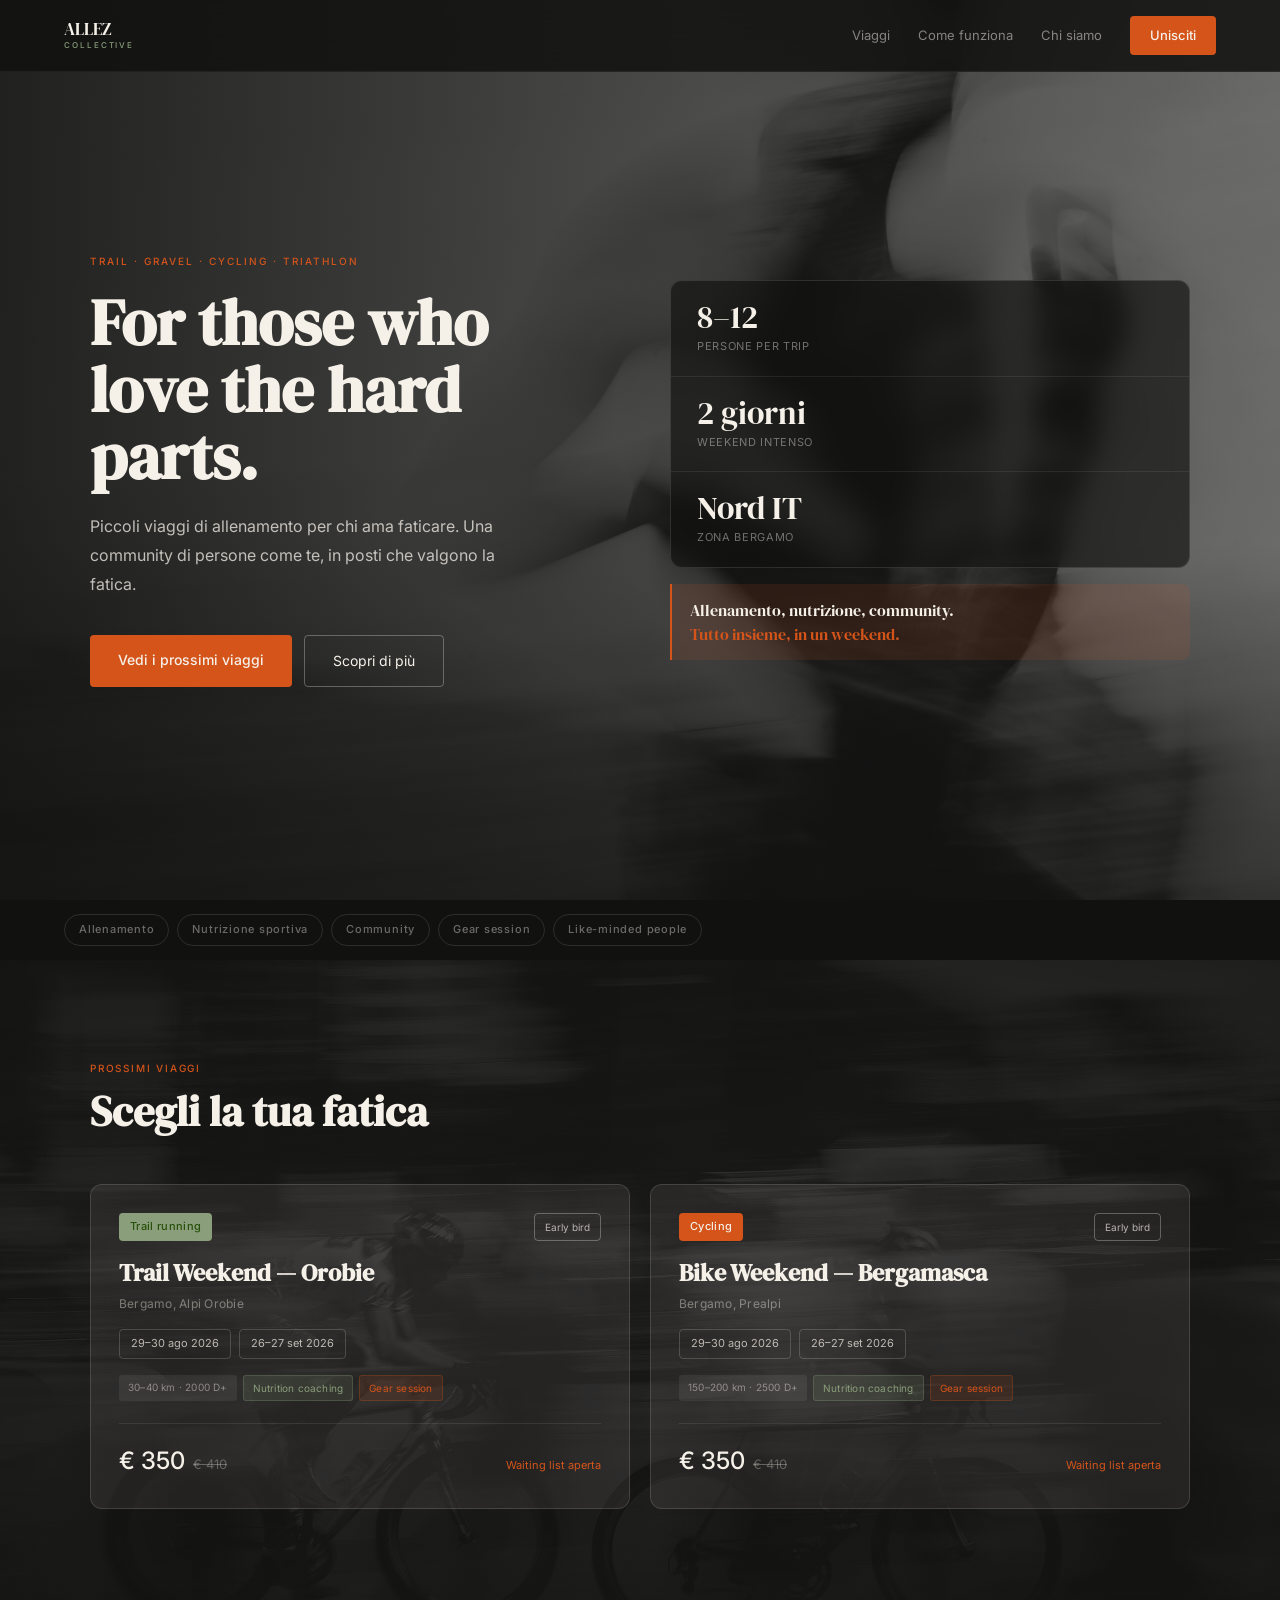
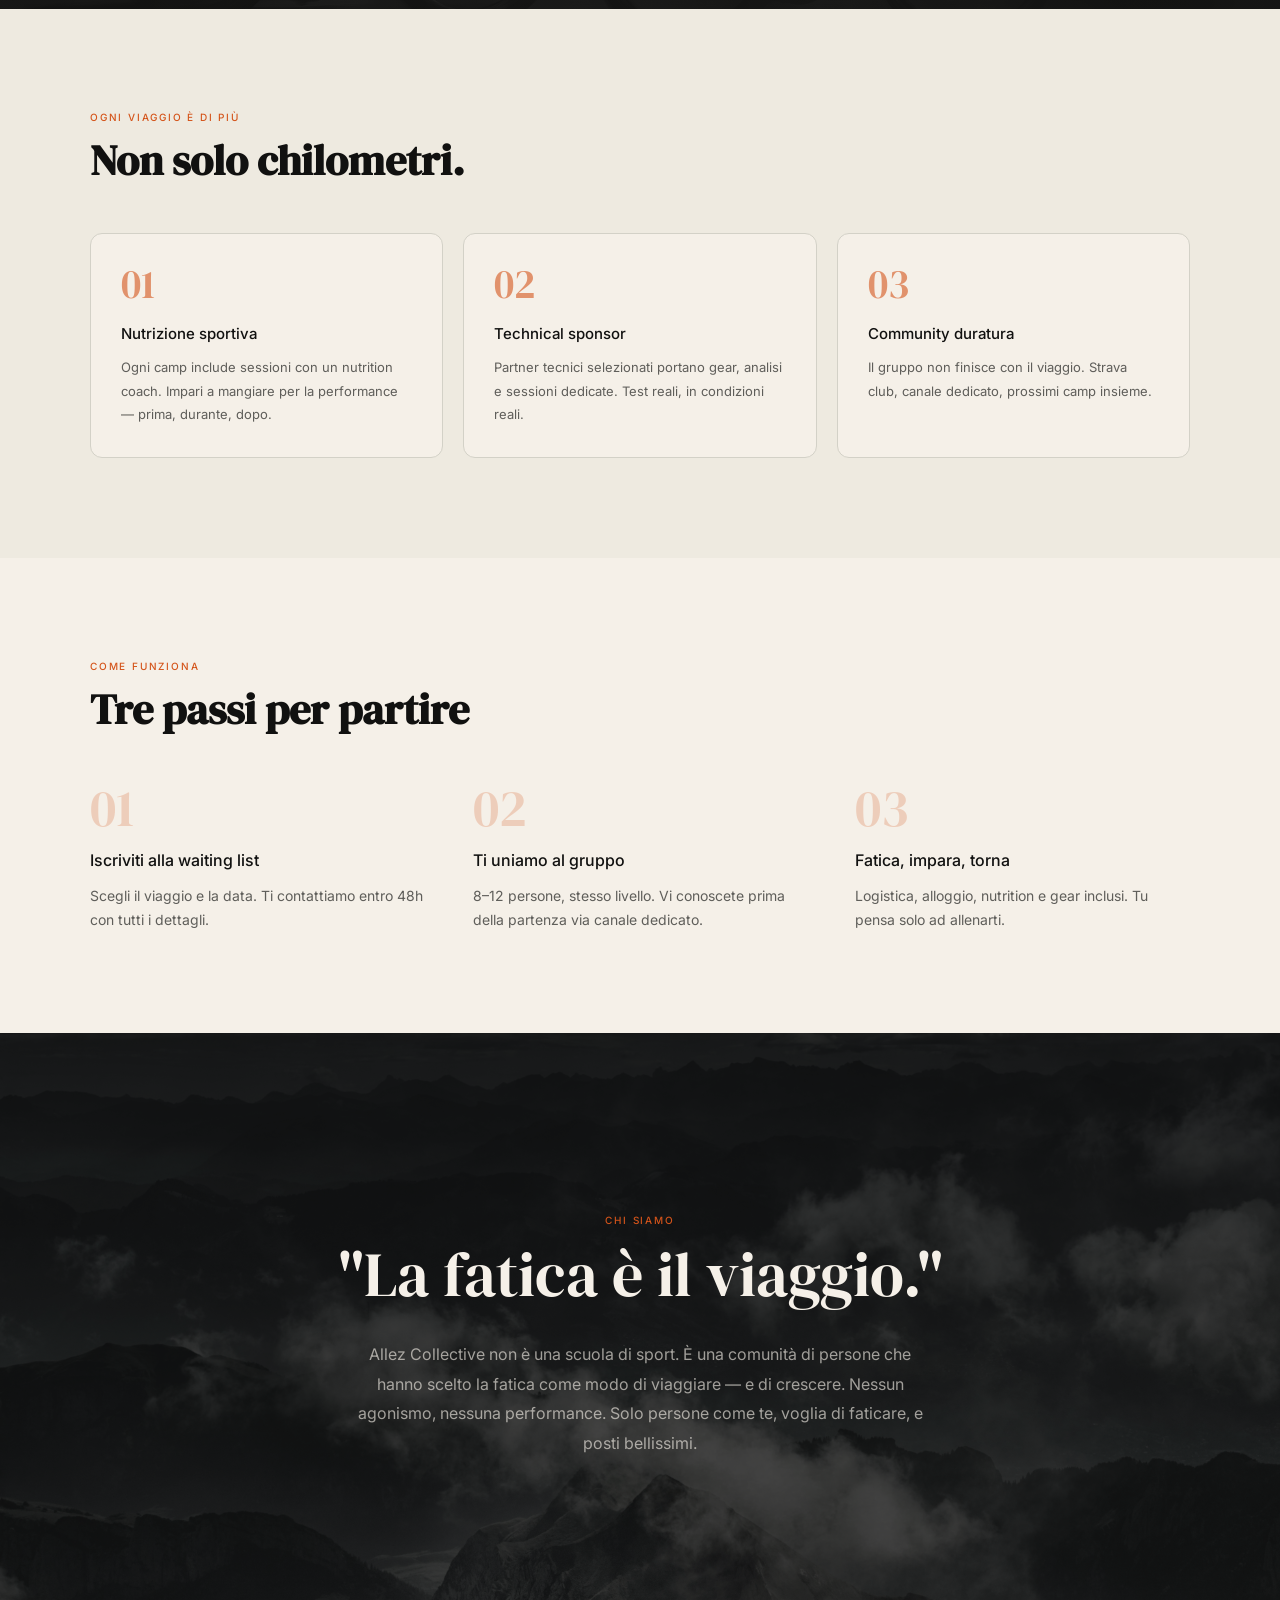
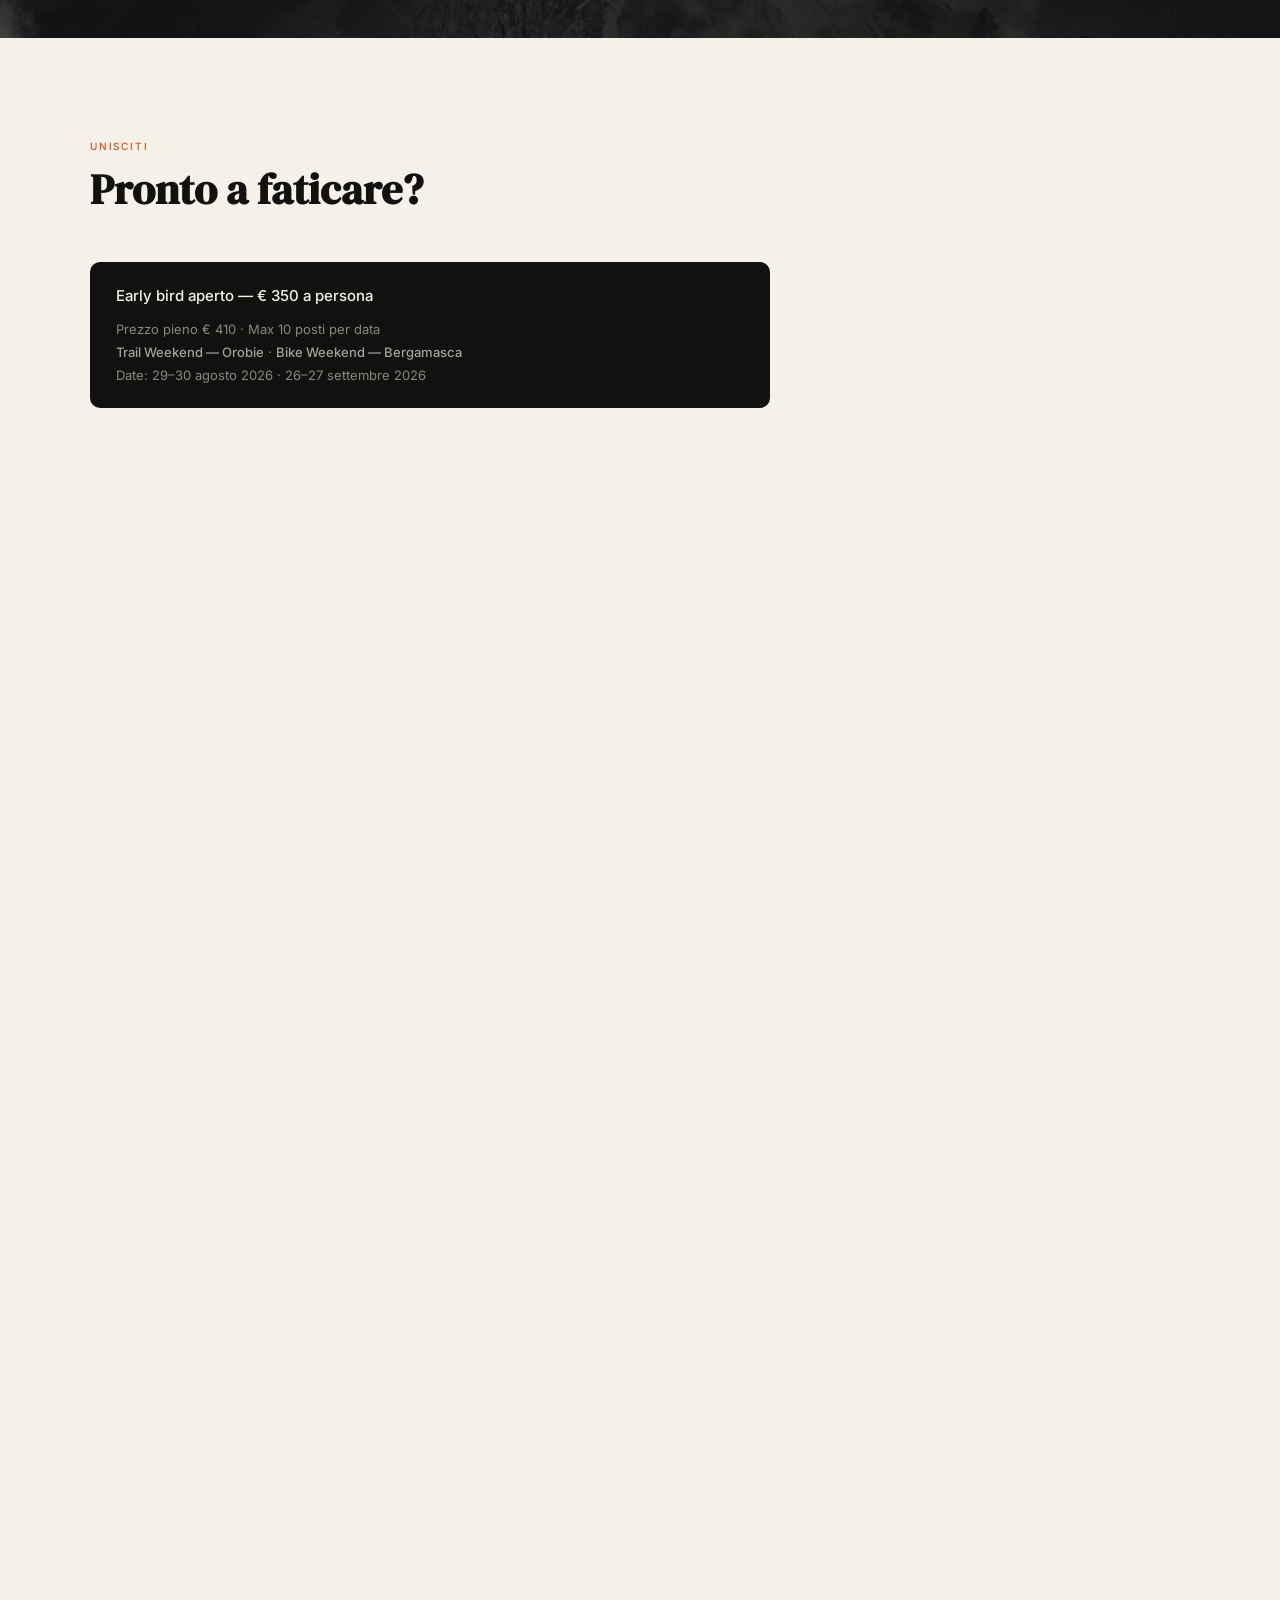
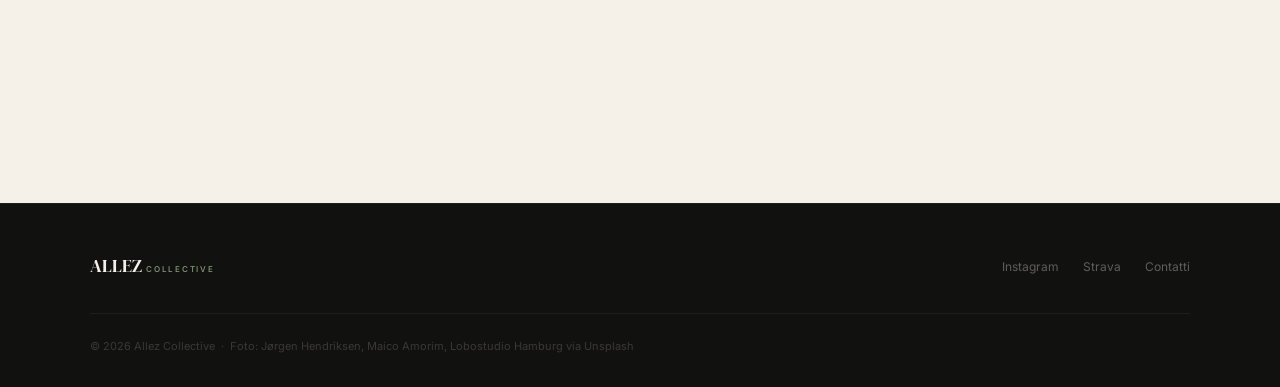
==== index.html @ 4b474717 "Add files via upload" ====
<!DOCTYPE html>
<html lang="it">
<head>
  <meta charset="UTF-8">
  <meta name="viewport" content="width=device-width, initial-scale=1.0">
  <title>Allez Collective — Trail & Cycling Weekend</title>
  <meta name="description" content="Piccoli viaggi di allenamento per chi ama faticare. Trail running e cycling weekend in Nord Italia, zona Bergamo.">
  <link rel="preconnect" href="https://fonts.googleapis.com">
  <link rel="preconnect" href="https://fonts.gstatic.com" crossorigin>
  <link href="https://fonts.googleapis.com/css2?family=DM+Serif+Display&family=Inter:wght@400;500&display=swap" rel="stylesheet">
  <style>
    *, *::before, *::after { box-sizing: border-box; margin: 0; padding: 0; }

    :root {
      --black: #111110;
      --offwhite: #F5F0E8;
      --offwhite-dark: #EEEAE0;
      --gray-light: #D3D1C7;
      --gray: #888780;
      --gray-dark: #5F5E5A;
      --orange: #D4541A;
      --green: #8A9E7B;
      --green-dark: #27500A;
      --max: 1100px;
      --pad: clamp(20px, 5vw, 80px);
    }

    html { scroll-behavior: smooth; }
    body { font-family: 'Inter', system-ui, sans-serif; background: var(--offwhite); color: var(--black); line-height: 1.6; overflow-x: hidden; }

    /* ────────────────────────────────
       NAV
    ──────────────────────────────── */
    nav {
      position: fixed; top: 0; left: 0; right: 0; z-index: 200;
      display: flex; justify-content: space-between; align-items: center;
      padding: 16px var(--pad);
      background: rgba(17,17,16,0.85);
      backdrop-filter: blur(20px);
      -webkit-backdrop-filter: blur(20px);
      border-bottom: 0.5px solid rgba(255,255,255,0.06);
    }
    .logo {
      font-family: 'DM Serif Display', serif;
      font-size: 17px; color: var(--offwhite);
      text-decoration: none; line-height: 1;
    }
    .logo-sub {
      font-family: 'Inter', sans-serif;
      font-size: 8px; font-weight: 500;
      color: var(--green); letter-spacing: 0.24em;
      display: block; margin-top: 3px;
    }
    .nav-links { display: flex; gap: 28px; align-items: center; }
    .nav-link {
      font-size: 13px; color: rgba(245,240,232,0.5);
      text-decoration: none; transition: color .2s;
    }
    .nav-link:hover { color: var(--offwhite); }
    .nav-btn {
      font-size: 13px; font-weight: 500;
      color: var(--offwhite); background: var(--orange);
      padding: 9px 20px; border-radius: 4px;
      text-decoration: none; transition: background .2s;
    }
    .nav-btn:hover { background: #b84517; color: var(--offwhite); }

    /* Hamburger — mobile only */
    .nav-hamburger {
      display: none; flex-direction: column;
      gap: 5px; cursor: pointer; padding: 4px;
      background: none; border: none;
    }
    .nav-hamburger span {
      display: block; width: 22px; height: 1.5px;
      background: var(--offwhite); border-radius: 2px;
      transition: transform .3s, opacity .3s;
    }
    .nav-mobile {
      display: none;
      position: fixed; top: 57px; left: 0; right: 0;
      background: rgba(17,17,16,0.97);
      backdrop-filter: blur(20px);
      padding: 24px var(--pad) 32px;
      flex-direction: column; gap: 20px;
      border-bottom: 0.5px solid rgba(255,255,255,0.06);
      z-index: 199;
    }
    .nav-mobile.open { display: flex; }
    .nav-mobile a {
      font-size: 16px; color: rgba(245,240,232,0.7);
      text-decoration: none;
    }
    .nav-mobile .nav-btn { text-align: center; }

    /* ────────────────────────────────
       HERO — runner photo fullscreen
    ──────────────────────────────── */
    .hero {
      min-height: 100vh;
      position: relative;
      display: flex; align-items: center;
      padding: 130px var(--pad) 90px;
    }
    .hero-bg {
      position: absolute; inset: 0; z-index: 0;
      background: url('img-runner.jpg') center 30% / cover no-repeat;
    }
    /* Strong gradient: very dark left, moderate right so photo visible */
    .hero-overlay {
      position: absolute; inset: 0; z-index: 1;
      background:
        linear-gradient(to right, rgba(17,17,16,0.92) 0%, rgba(17,17,16,0.75) 45%, rgba(17,17,16,0.55) 100%),
        linear-gradient(to top, rgba(17,17,16,0.6) 0%, transparent 40%);
    }
    .hero-inner {
      position: relative; z-index: 2;
      max-width: var(--max); margin: 0 auto; width: 100%;
      display: grid; grid-template-columns: 1fr 1fr; gap: 60px; align-items: center;
    }
    .eyebrow {
      font-size: 10px; font-weight: 500;
      letter-spacing: 0.2em; color: var(--orange); margin-bottom: 20px;
    }
    .hero-h1 {
      font-family: 'DM Serif Display', serif;
      font-size: clamp(38px, 5vw, 68px);
      color: var(--offwhite); line-height: 1.05; margin-bottom: 22px;
    }
    .hero-sub {
      font-size: 16px; color: rgba(245,240,232,0.75);
      line-height: 1.8; margin-bottom: 36px; max-width: 420px;
    }
    .hero-actions { display: flex; gap: 12px; flex-wrap: wrap; }
    .btn-primary {
      display: inline-block;
      background: var(--orange); color: var(--offwhite);
      font-size: 14px; font-weight: 500;
      padding: 14px 28px; border-radius: 4px;
      text-decoration: none; transition: background .2s;
      white-space: nowrap;
    }
    .btn-primary:hover { background: #b84517; }
    .btn-ghost {
      display: inline-block;
      background: transparent; color: var(--offwhite);
      font-size: 14px; padding: 14px 28px; border-radius: 4px;
      border: 1px solid rgba(245,240,232,0.3);
      text-decoration: none; transition: border-color .2s;
      white-space: nowrap;
    }
    .btn-ghost:hover { border-color: rgba(245,240,232,0.65); }

    /* Hero right: stat card */
    .hero-stats-card {
      background: rgba(17,17,16,0.65);
      border: 0.5px solid rgba(245,240,232,0.12);
      border-radius: 12px; overflow: hidden;
      backdrop-filter: blur(12px);
      -webkit-backdrop-filter: blur(12px);
    }
    .hero-stat {
      padding: 20px 26px;
      border-bottom: 0.5px solid rgba(245,240,232,0.08);
    }
    .hero-stat:last-child { border-bottom: none; }
    .stat-n {
      font-family: 'DM Serif Display', serif;
      font-size: 32px; color: var(--offwhite); line-height: 1;
    }
    .stat-l {
      font-size: 11px; color: rgba(245,240,232,0.42);
      margin-top: 5px; letter-spacing: 0.06em; text-transform: uppercase;
    }
    .hero-tagline {
      margin-top: 16px;
      border-left: 2px solid var(--orange);
      padding: 14px 18px;
      background: rgba(212,84,26,0.12);
      border-radius: 0 8px 8px 0;
    }
    .hero-tagline p {
      font-family: 'DM Serif Display', serif;
      font-size: 16px; color: var(--offwhite); line-height: 1.5;
    }
    .hero-tagline em { color: var(--orange); font-style: normal; }

    /* ────────────────────────────────
       PILLS BAR
    ──────────────────────────────── */
    .pills {
      background: var(--black); padding: 14px var(--pad);
      display: flex; gap: 8px; flex-wrap: wrap;
    }
    .pill {
      font-size: 11px; font-weight: 500; letter-spacing: 0.07em;
      padding: 6px 14px; border-radius: 20px;
      border: 0.5px solid rgba(245,240,232,0.12);
      color: rgba(245,240,232,0.4);
    }

    /* ────────────────────────────────
       SECTION DEFAULTS
    ──────────────────────────────── */
    .section { padding: clamp(64px, 8vw, 100px) var(--pad); }
    .section-inner { max-width: var(--max); margin: 0 auto; }
    .section-label {
      font-size: 10px; font-weight: 500;
      letter-spacing: 0.18em; color: var(--orange); margin-bottom: 10px;
      display: block;
    }
    .section-title {
      font-family: 'DM Serif Display', serif;
      font-size: clamp(26px, 3.5vw, 42px);
      color: var(--black); margin-bottom: 48px; line-height: 1.2;
    }
    .section-title--light { color: var(--offwhite); }

    /* ────────────────────────────────
       TRIPS — bike photo background
       Full overlay ensures readability
    ──────────────────────────────── */
    .trips-section {
      position: relative;
      padding: clamp(64px, 8vw, 100px) var(--pad);
    }
    .trips-bg {
      position: absolute; inset: 0; z-index: 0;
      background: url('img-bike.jpg') center 35% / cover no-repeat;
    }
    /* Two-layer overlay: dark vignette + uniform dark base
       Result: photo visible as subtle texture, text always readable */
    .trips-overlay {
      position: absolute; inset: 0; z-index: 1;
      background:
        linear-gradient(to bottom, rgba(17,17,16,0.70) 0%, rgba(17,17,16,0.80) 100%),
        radial-gradient(ellipse at center, rgba(17,17,16,0.30) 0%, rgba(17,17,16,0.70) 100%);
    }
    .trips-inner {
      position: relative; z-index: 2;
      max-width: var(--max); margin: 0 auto;
    }
    .trips-grid {
      display: grid;
      grid-template-columns: repeat(auto-fit, minmax(min(100%, 340px), 1fr));
      gap: 20px;
    }
    .trip-card {
      background: rgba(245,240,232,0.07);
      border: 0.5px solid rgba(245,240,232,0.14);
      border-radius: 12px; padding: 28px;
      display: block; text-decoration: none; color: inherit;
      transition: background .25s, transform .3s;
    }
    .trip-card:hover {
      background: rgba(245,240,232,0.12);
      transform: translateY(-4px);
    }
    .trip-head {
      display: flex; justify-content: space-between;
      align-items: center; margin-bottom: 18px;
    }
    .badge {
      font-size: 11px; font-weight: 500;
      padding: 5px 11px; border-radius: 4px; letter-spacing: 0.03em;
    }
    .badge-trail { background: var(--green); color: var(--green-dark); }
    .badge-bike { background: var(--orange); color: var(--offwhite); }
    .badge-early {
      font-size: 10px; padding: 5px 10px; border-radius: 4px;
      background: transparent;
      border: 0.5px solid rgba(245,240,232,0.3);
      color: rgba(245,240,232,0.7);
    }
    .trip-title {
      font-family: 'DM Serif Display', serif;
      font-size: 24px; color: var(--offwhite);
      margin-bottom: 6px; line-height: 1.2;
    }
    .trip-loc {
      font-size: 12px; color: rgba(245,240,232,0.42);
      margin-bottom: 16px; letter-spacing: 0.02em;
    }
    .dates-row { display: flex; gap: 8px; margin-bottom: 16px; flex-wrap: wrap; }
    .date-chip {
      font-size: 11px; padding: 5px 11px; border-radius: 4px;
      border: 0.5px solid rgba(245,240,232,0.18);
      color: rgba(245,240,232,0.72);
    }
    .trip-tags { display: flex; gap: 6px; flex-wrap: wrap; margin-bottom: 22px; }
    .ttag { font-size: 10px; padding: 4px 9px; border-radius: 3px; letter-spacing: 0.02em; }
    .ttag-base { background: rgba(245,240,232,0.07); color: rgba(245,240,232,0.45); }
    .ttag-nut {
      background: rgba(138,158,123,0.15); color: var(--green);
      border: 0.5px solid rgba(138,158,123,0.28);
    }
    .ttag-gear {
      background: rgba(212,84,26,0.12); color: var(--orange);
      border: 0.5px solid rgba(212,84,26,0.25);
    }
    .trip-footer {
      display: flex; justify-content: space-between; align-items: baseline;
      padding-top: 18px; border-top: 0.5px solid rgba(245,240,232,0.09);
    }
    .price-main { font-size: 24px; font-weight: 500; color: var(--offwhite); }
    .price-was {
      font-size: 13px; color: rgba(245,240,232,0.3);
      text-decoration: line-through; margin-left: 8px;
    }
    .trip-spots { font-size: 11px; color: var(--orange); }

    /* ────────────────────────────────
       EXPERIENCE CARDS
    ──────────────────────────────── */
    .exp-section { background: var(--offwhite-dark); }
    .exp-grid {
      display: grid;
      grid-template-columns: repeat(auto-fit, minmax(min(100%, 260px), 1fr));
      gap: 20px;
    }
    .exp-card {
      background: var(--offwhite);
      border: 0.5px solid var(--gray-light);
      border-radius: 12px; padding: 30px;
    }
    .exp-num {
      font-family: 'DM Serif Display', serif;
      font-size: 40px; color: var(--orange);
      opacity: 0.6; margin-bottom: 18px; line-height: 1;
    }
    .exp-title { font-size: 15px; font-weight: 500; color: var(--black); margin-bottom: 10px; }
    .exp-desc { font-size: 13px; color: var(--gray-dark); line-height: 1.8; }

    /* ────────────────────────────────
       HOW IT WORKS
    ──────────────────────────────── */
    .how-grid {
      display: grid;
      grid-template-columns: repeat(3, 1fr);
      gap: 48px;
    }
    .how-n {
      font-family: 'DM Serif Display', serif;
      font-size: 52px; color: var(--orange);
      opacity: 0.22; line-height: 1; margin-bottom: 14px;
    }
    .how-title { font-size: 16px; font-weight: 500; margin-bottom: 10px; color: var(--black); }
    .how-desc { font-size: 14px; color: var(--gray-dark); line-height: 1.75; }

    /* ────────────────────────────────
       MANIFESTO — mountain photo
       position: relative is REQUIRED
    ──────────────────────────────── */
    .manifesto {
      position: relative;
      padding: clamp(100px, 14vw, 180px) var(--pad);
      text-align: center; overflow: hidden;
    }
    .manifesto-bg {
      position: absolute; inset: 0; z-index: 0;
      background: url('img-mountain.jpg') center 40% / cover no-repeat;
    }
    /* Uniform dark overlay — mountain is B&W so any brightness works */
    .manifesto-overlay {
      position: absolute; inset: 0; z-index: 1;
      background: rgba(17,17,16,0.76);
    }
    .manifesto-inner {
      position: relative; z-index: 2;
      max-width: 800px; margin: 0 auto;
    }
    .manifesto blockquote {
      font-family: 'DM Serif Display', serif;
      font-size: clamp(32px, 5vw, 62px);
      color: var(--offwhite); line-height: 1.2; margin-bottom: 28px;
    }
    .manifesto p {
      font-size: 16px; color: rgba(245,240,232,0.62);
      max-width: 580px; margin: 0 auto; line-height: 1.85;
    }

    /* ────────────────────────────────
       WAITLIST / CTA
    ──────────────────────────────── */
    .cta-section { background: var(--offwhite); }
    .cta-inner { max-width: 680px; width: 100%; }
    .early-banner {
      background: var(--black); border-radius: 10px;
      padding: 22px 26px; margin-bottom: 32px;
    }
    .early-banner strong {
      font-size: 15px; font-weight: 500;
      color: var(--offwhite); display: block; margin-bottom: 10px;
    }
    .early-banner span {
      font-size: 13px; color: var(--gray);
      line-height: 1.75; display: block;
    }
    .early-banner span b { color: rgba(245,240,232,0.65); font-weight: 500; }

    /* ────────────────────────────────
       FOOTER
    ──────────────────────────────── */
    footer {
      background: var(--black);
      padding: 48px var(--pad) 32px;
      border-top: 0.5px solid rgba(255,255,255,0.05);
    }
    .footer-inner {
      max-width: var(--max); margin: 0 auto;
      display: flex; justify-content: space-between;
      align-items: center; flex-wrap: wrap; gap: 24px;
      padding-bottom: 32px;
      border-bottom: 0.5px solid rgba(255,255,255,0.06);
    }
    .footer-logo {
      font-family: 'DM Serif Display', serif;
      font-size: 18px; color: var(--offwhite);
    }
    .footer-links { display: flex; gap: 24px; flex-wrap: wrap; }
    .footer-links a {
      font-size: 12px; color: var(--gray-dark);
      text-decoration: none; transition: color .2s;
    }
    .footer-links a:hover { color: var(--offwhite); }
    .footer-copy {
      font-size: 11px; color: rgba(245,240,232,0.18);
      margin-top: 24px; max-width: var(--max);
      margin-left: auto; margin-right: auto;
    }

    /* ────────────────────────────────
       RESPONSIVE
    ──────────────────────────────── */
    @media (max-width: 900px) {
      .hero-inner { grid-template-columns: 1fr; }
      .hero-right-col { display: none; }
      .hero { min-height: 88vh; padding: 110px 20px 64px; }
      .how-grid { grid-template-columns: 1fr 1fr; gap: 32px; }
    }

    @media (max-width: 640px) {
      /* Nav */
      nav { padding: 14px 20px; }
      .nav-links { display: none; }
      .nav-hamburger { display: flex; }

      /* Sections */
      .section { padding: 56px 20px; }
      .trips-section { padding: 56px 20px; }
      .section-title { margin-bottom: 32px; }

      /* Pills */
      .pills { padding: 12px 20px; }

      /* Trips */
      .trips-grid { grid-template-columns: 1fr; }
      .trip-card { padding: 22px 20px; }

      /* Exp */
      .exp-grid { grid-template-columns: 1fr; }

      /* How */
      .how-grid { grid-template-columns: 1fr; gap: 28px; }

      /* Footer */
      .footer-inner { flex-direction: column; align-items: flex-start; gap: 16px; }
      .footer-links { gap: 16px; }

      /* Manifesto */
      .manifesto { padding: 80px 20px; }
    }

    @media (max-width: 380px) {
      .hero-h1 { font-size: 34px; }
      .hero-actions { flex-direction: column; }
      .btn-primary, .btn-ghost { text-align: center; }
    }
  </style>
</head>
<body>

  <!-- NAV -->
  <nav>
    <a href="#" class="logo">ALLEZ<span class="logo-sub">COLLECTIVE</span></a>
    <div class="nav-links">
      <a href="#viaggi" class="nav-link">Viaggi</a>
      <a href="#come-funziona" class="nav-link">Come funziona</a>
      <a href="#chi-siamo" class="nav-link">Chi siamo</a>
      <a href="#waitlist" class="nav-btn">Unisciti</a>
    </div>
    <button class="nav-hamburger" onclick="document.querySelector('.nav-mobile').classList.toggle('open')" aria-label="Menu">
      <span></span><span></span><span></span>
    </button>
  </nav>
  <div class="nav-mobile">
    <a href="#viaggi" onclick="this.parentElement.classList.remove('open')">Viaggi</a>
    <a href="#come-funziona" onclick="this.parentElement.classList.remove('open')">Come funziona</a>
    <a href="#chi-siamo" onclick="this.parentElement.classList.remove('open')">Chi siamo</a>
    <a href="#waitlist" class="nav-btn" onclick="this.parentElement.classList.remove('open')">Unisciti</a>
  </div>

  <!-- HERO: runner photo -->
  <section class="hero">
    <div class="hero-bg"></div>
    <div class="hero-overlay"></div>
    <div class="hero-inner">
      <div class="hero-left-col">
        <p class="eyebrow">TRAIL · GRAVEL · CYCLING · TRIATHLON</p>
        <h1 class="hero-h1">For those who love the hard parts.</h1>
        <p class="hero-sub">Piccoli viaggi di allenamento per chi ama faticare. Una community di persone come te, in posti che valgono la fatica.</p>
        <div class="hero-actions">
          <a href="#viaggi" class="btn-primary">Vedi i prossimi viaggi</a>
          <a href="#chi-siamo" class="btn-ghost">Scopri di più</a>
        </div>
      </div>
      <div class="hero-right-col">
        <div class="hero-stats-card">
          <div class="hero-stat">
            <div class="stat-n">8–12</div>
            <div class="stat-l">Persone per trip</div>
          </div>
          <div class="hero-stat">
            <div class="stat-n">2 giorni</div>
            <div class="stat-l">Weekend intenso</div>
          </div>
          <div class="hero-stat">
            <div class="stat-n">Nord IT</div>
            <div class="stat-l">Zona Bergamo</div>
          </div>
        </div>
        <div class="hero-tagline">
          <p>Allenamento, nutrizione, community.<br><em>Tutto insieme, in un weekend.</em></p>
        </div>
      </div>
    </div>
  </section>

  <!-- PILLS -->
  <div class="pills">
    <span class="pill">Allenamento</span>
    <span class="pill">Nutrizione sportiva</span>
    <span class="pill">Community</span>
    <span class="pill">Gear session</span>
    <span class="pill">Like-minded people</span>
  </div>

  <!-- VIAGGI: bike photo -->
  <section class="trips-section" id="viaggi">
    <div class="trips-bg"></div>
    <div class="trips-overlay"></div>
    <div class="trips-inner">
      <span class="section-label">PROSSIMI VIAGGI</span>
      <h2 class="section-title section-title--light">Scegli la tua fatica</h2>
      <div class="trips-grid">

        <a href="#waitlist" class="trip-card">
          <div class="trip-head">
            <span class="badge badge-trail">Trail running</span>
            <span class="badge-early">Early bird</span>
          </div>
          <h3 class="trip-title">Trail Weekend — Orobie</h3>
          <p class="trip-loc">Bergamo, Alpi Orobie</p>
          <div class="dates-row">
            <span class="date-chip">29–30 ago 2026</span>
            <span class="date-chip">26–27 set 2026</span>
          </div>
          <div class="trip-tags">
            <span class="ttag ttag-base">30–40 km · 2000 D+</span>
            <span class="ttag ttag-nut">Nutrition coaching</span>
            <span class="ttag ttag-gear">Gear session</span>
          </div>
          <div class="trip-footer">
            <div><span class="price-main">€ 350</span><span class="price-was">€ 410</span></div>
            <span class="trip-spots">Waiting list aperta</span>
          </div>
        </a>

        <a href="#waitlist" class="trip-card">
          <div class="trip-head">
            <span class="badge badge-bike">Cycling</span>
            <span class="badge-early">Early bird</span>
          </div>
          <h3 class="trip-title">Bike Weekend — Bergamasca</h3>
          <p class="trip-loc">Bergamo, Prealpi</p>
          <div class="dates-row">
            <span class="date-chip">29–30 ago 2026</span>
            <span class="date-chip">26–27 set 2026</span>
          </div>
          <div class="trip-tags">
            <span class="ttag ttag-base">150–200 km · 2500 D+</span>
            <span class="ttag ttag-nut">Nutrition coaching</span>
            <span class="ttag ttag-gear">Gear session</span>
          </div>
          <div class="trip-footer">
            <div><span class="price-main">€ 350</span><span class="price-was">€ 410</span></div>
            <span class="trip-spots">Waiting list aperta</span>
          </div>
        </a>

      </div>
    </div>
  </section>

  <!-- EXPERIENCE -->
  <section class="section exp-section">
    <div class="section-inner">
      <span class="section-label">OGNI VIAGGIO È DI PIÙ</span>
      <h2 class="section-title">Non solo chilometri.</h2>
      <div class="exp-grid">
        <div class="exp-card">
          <div class="exp-num">01</div>
          <div class="exp-title">Nutrizione sportiva</div>
          <p class="exp-desc">Ogni camp include sessioni con un nutrition coach. Impari a mangiare per la performance — prima, durante, dopo.</p>
        </div>
        <div class="exp-card">
          <div class="exp-num">02</div>
          <div class="exp-title">Technical sponsor</div>
          <p class="exp-desc">Partner tecnici selezionati portano gear, analisi e sessioni dedicate. Test reali, in condizioni reali.</p>
        </div>
        <div class="exp-card">
          <div class="exp-num">03</div>
          <div class="exp-title">Community duratura</div>
          <p class="exp-desc">Il gruppo non finisce con il viaggio. Strava club, canale dedicato, prossimi camp insieme.</p>
        </div>
      </div>
    </div>
  </section>

  <!-- HOW -->
  <section class="section" id="come-funziona">
    <div class="section-inner">
      <span class="section-label">COME FUNZIONA</span>
      <h2 class="section-title">Tre passi per partire</h2>
      <div class="how-grid">
        <div class="how-step">
          <div class="how-n">01</div>
          <div class="how-title">Iscriviti alla waiting list</div>
          <p class="how-desc">Scegli il viaggio e la data. Ti contattiamo entro 48h con tutti i dettagli.</p>
        </div>
        <div class="how-step">
          <div class="how-n">02</div>
          <div class="how-title">Ti uniamo al gruppo</div>
          <p class="how-desc">8–12 persone, stesso livello. Vi conoscete prima della partenza via canale dedicato.</p>
        </div>
        <div class="how-step">
          <div class="how-n">03</div>
          <div class="how-title">Fatica, impara, torna</div>
          <p class="how-desc">Logistica, alloggio, nutrition e gear inclusi. Tu pensa solo ad allenarti.</p>
        </div>
      </div>
    </div>
  </section>

  <!-- MANIFESTO: mountain photo -->
  <section class="manifesto" id="chi-siamo">
    <div class="manifesto-bg"></div>
    <div class="manifesto-overlay"></div>
    <div class="manifesto-inner">
      <span class="section-label">CHI SIAMO</span>
      <blockquote>"La fatica è il viaggio."</blockquote>
      <p>Allez Collective non è una scuola di sport. È una comunità di persone che hanno scelto la fatica come modo di viaggiare — e di crescere. Nessun agonismo, nessuna performance. Solo persone come te, voglia di faticare, e posti bellissimi.</p>
    </div>
  </section>

  <!-- WAITLIST -->
  <section class="section cta-section" id="waitlist">
    <div class="section-inner">
      <div class="cta-inner">
        <span class="section-label">UNISCITI</span>
        <h2 class="section-title">Pronto a faticare?</h2>
        <div class="early-banner">
          <strong>Early bird aperto — € 350 a persona</strong>
          <span>
            Prezzo pieno € 410 · Max 10 posti per data<br>
            <b>Trail Weekend — Orobie</b> · <b>Bike Weekend — Bergamasca</b><br>
            Date: 29–30 agosto 2026 · 26–27 settembre 2026
          </span>
        </div>
        <iframe
          data-tally-src="https://tally.so/embed/Y5gPb0?alignLeft=1&hideTitle=1&transparentBackground=1&dynamicHeight=1"
          loading="lazy" width="100%" height="1255"
          frameborder="0" marginheight="0" marginwidth="0"
          title="Allez Collective - Waiting List">
        </iframe>
        <script>
          var d=document,w="https://tally.so/widgets/embed.js",
          v=function(){"undefined"!=typeof Tally
            ?Tally.loadEmbeds()
            :d.querySelectorAll("iframe[data-tally-src]:not([src])")
              .forEach(function(e){e.src=e.dataset.tallySrc})};
          if("undefined"!=typeof Tally)v();
          else if(!d.querySelector('script[src="'+w+'"]')){
            var s=d.createElement("script");
            s.src=w;s.onload=v;s.onerror=v;d.body.appendChild(s);
          }
        </script>
      </div>
    </div>
  </section>

  <!-- FOOTER -->
  <footer>
    <div class="footer-inner">
      <div class="footer-logo">ALLEZ <span class="logo-sub" style="display:inline;font-family:Inter,sans-serif;font-size:8px;letter-spacing:.22em;color:var(--green);">COLLECTIVE</span></div>
      <div class="footer-links">
        <a href="https://instagram.com" target="_blank" rel="noopener">Instagram</a>
        <a href="https://strava.com" target="_blank" rel="noopener">Strava</a>
        <a href="mailto:info@allezcollective.it">Contatti</a>
      </div>
    </div>
    <p class="footer-copy">© 2026 Allez Collective &nbsp;·&nbsp; Foto: Jørgen Hendriksen, Maico Amorim, Lobostudio Hamburg via Unsplash</p>
  </footer>

</body>
</html>
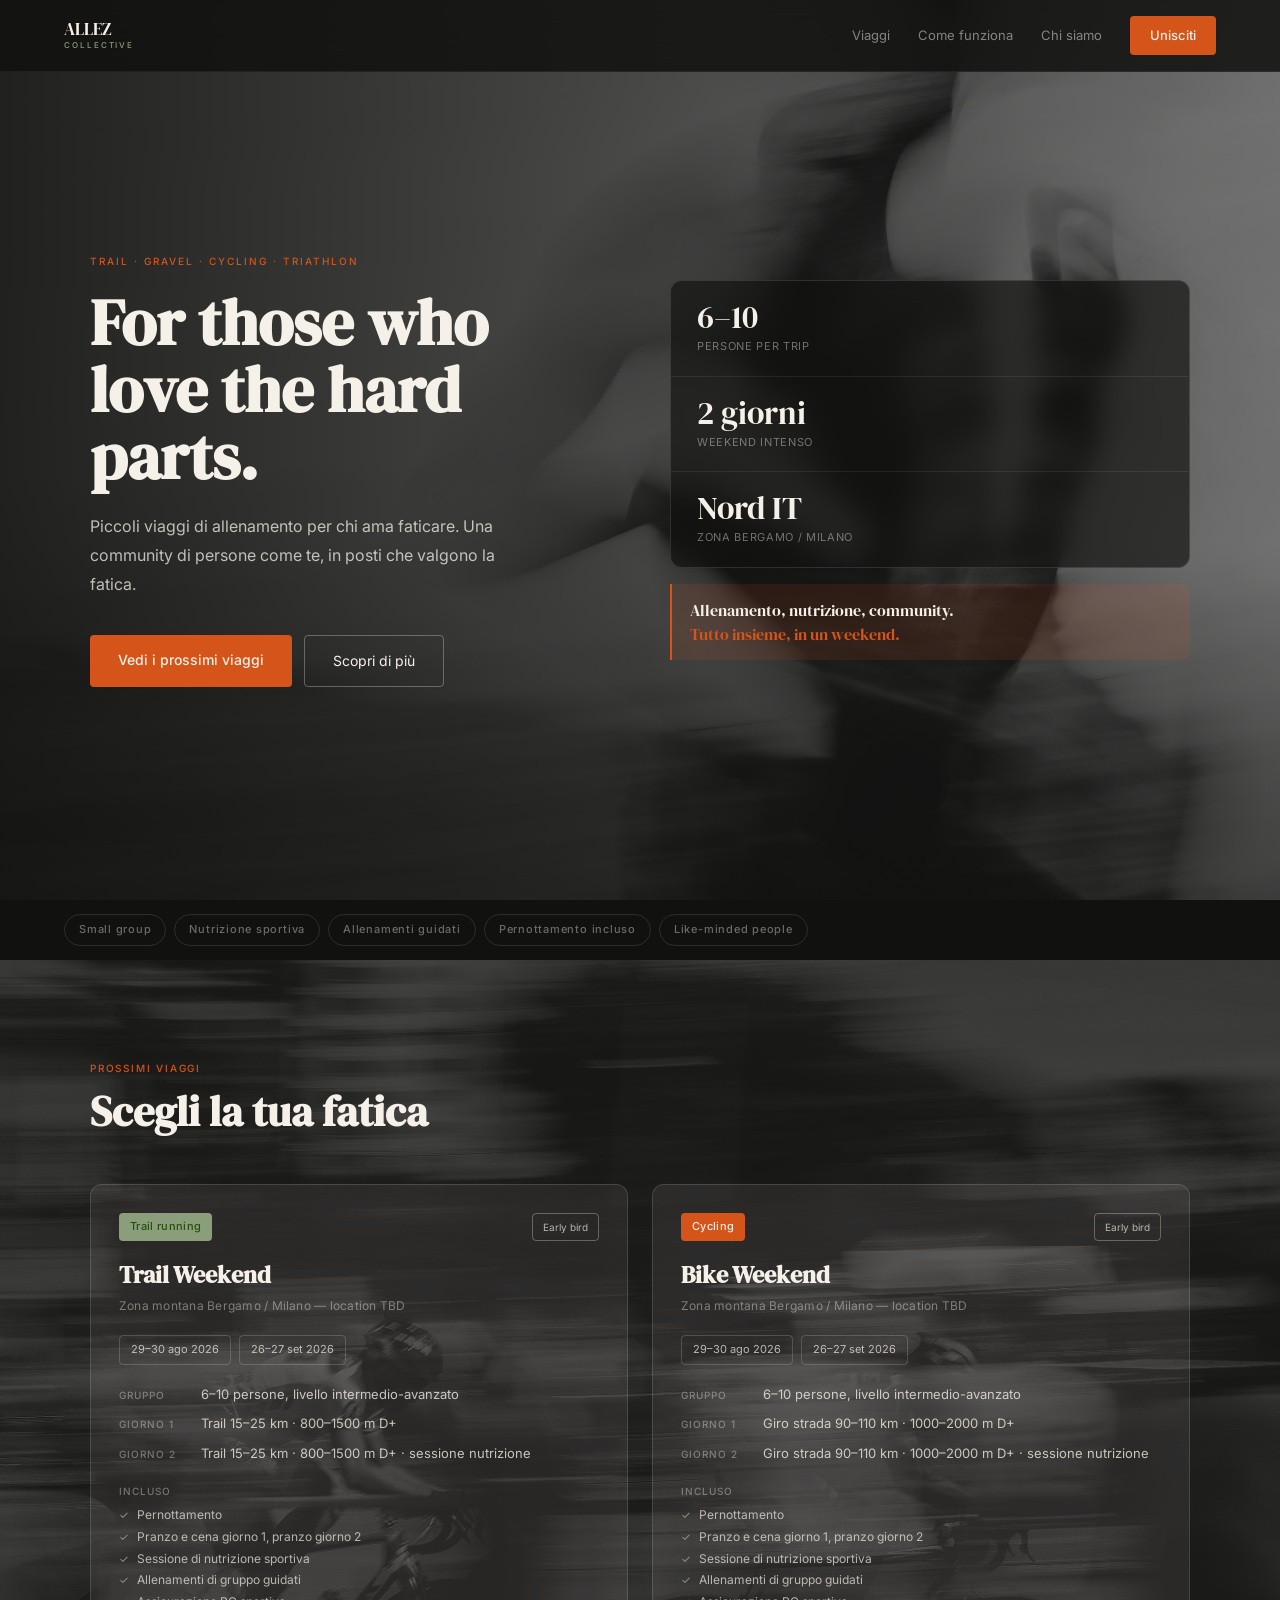
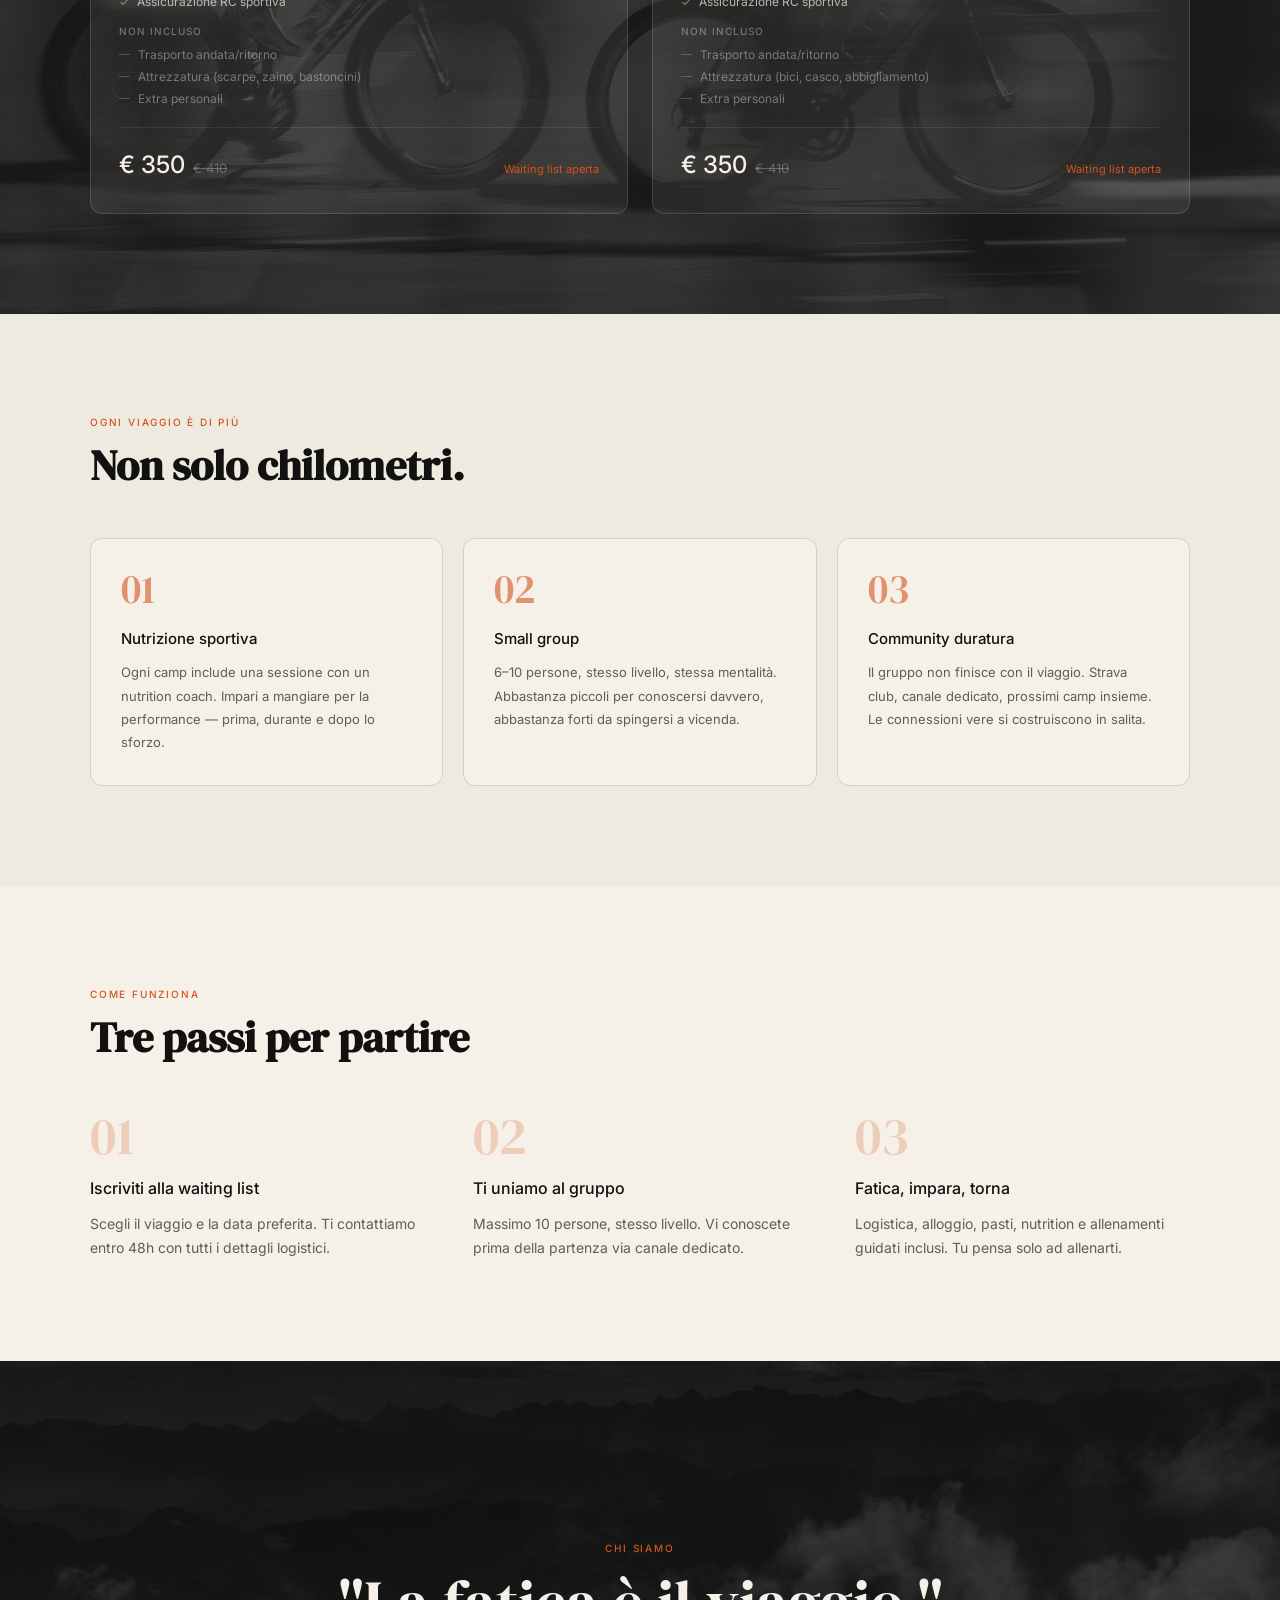
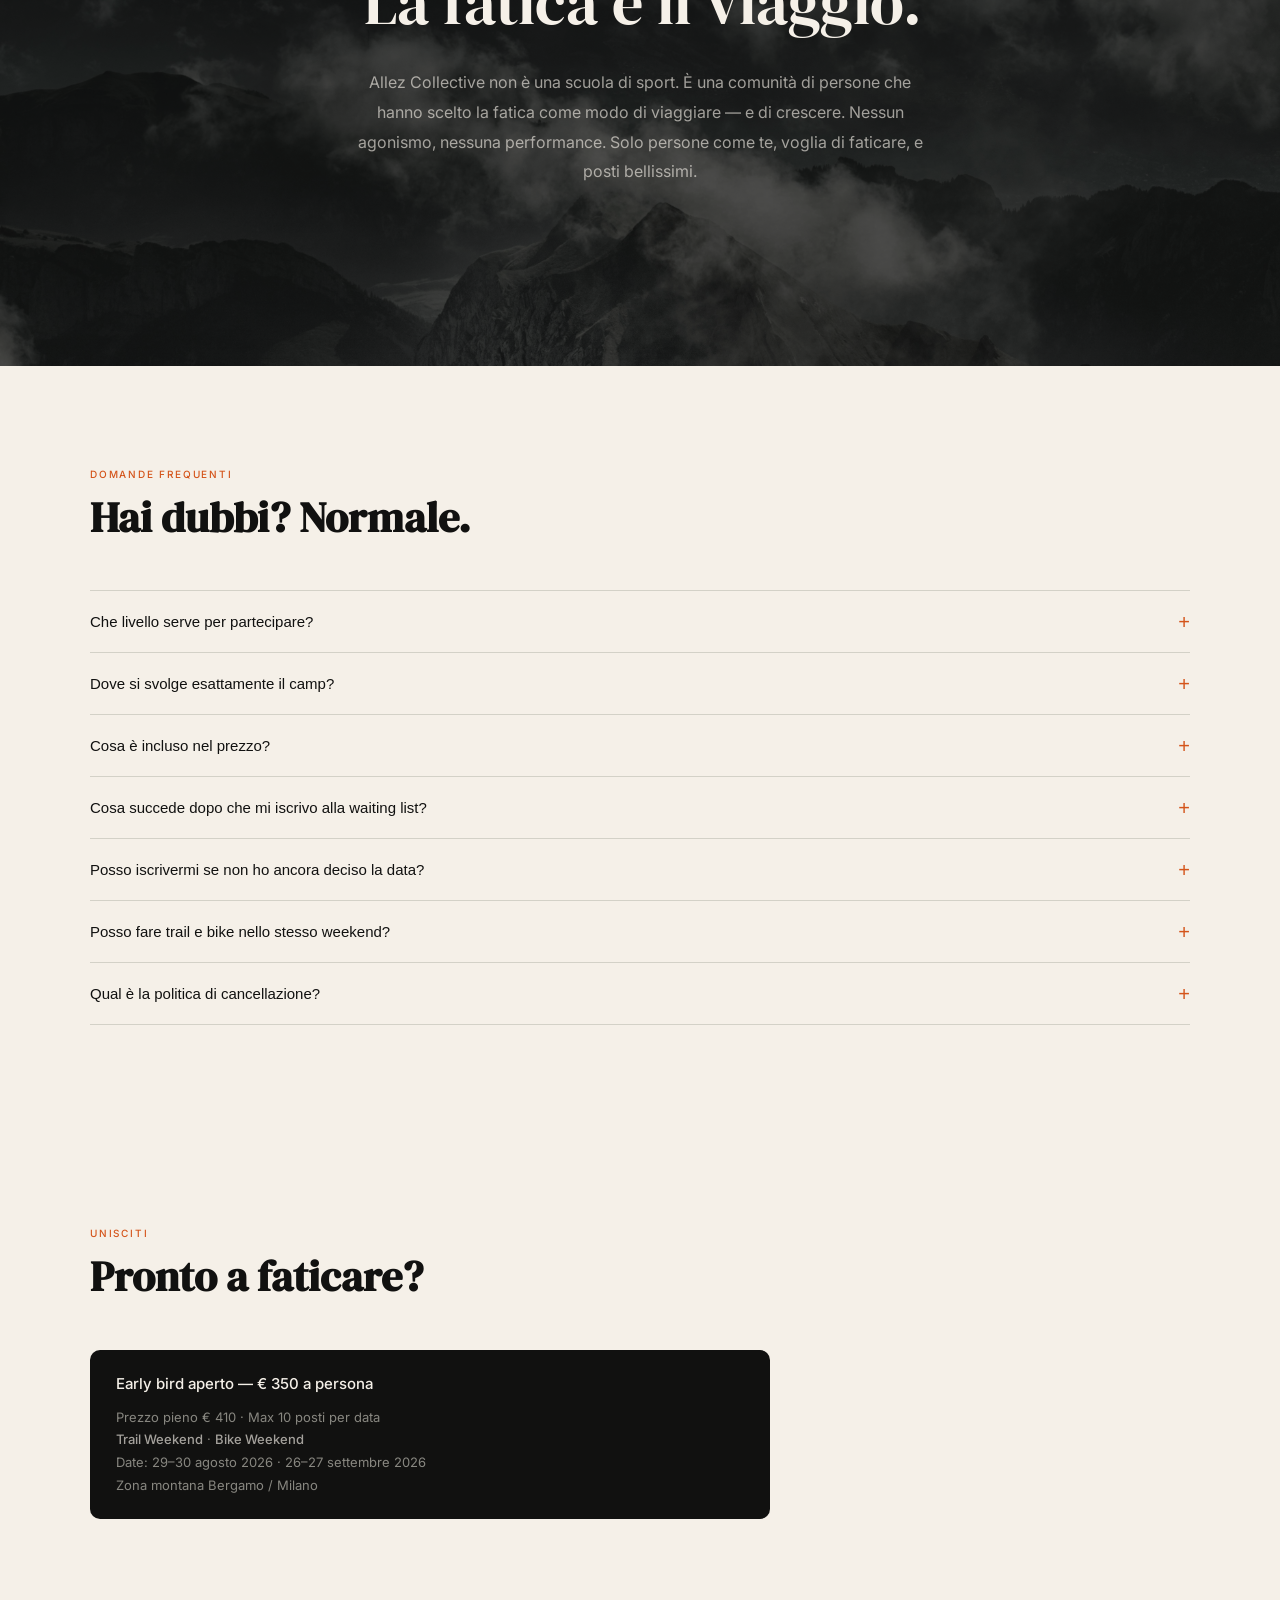
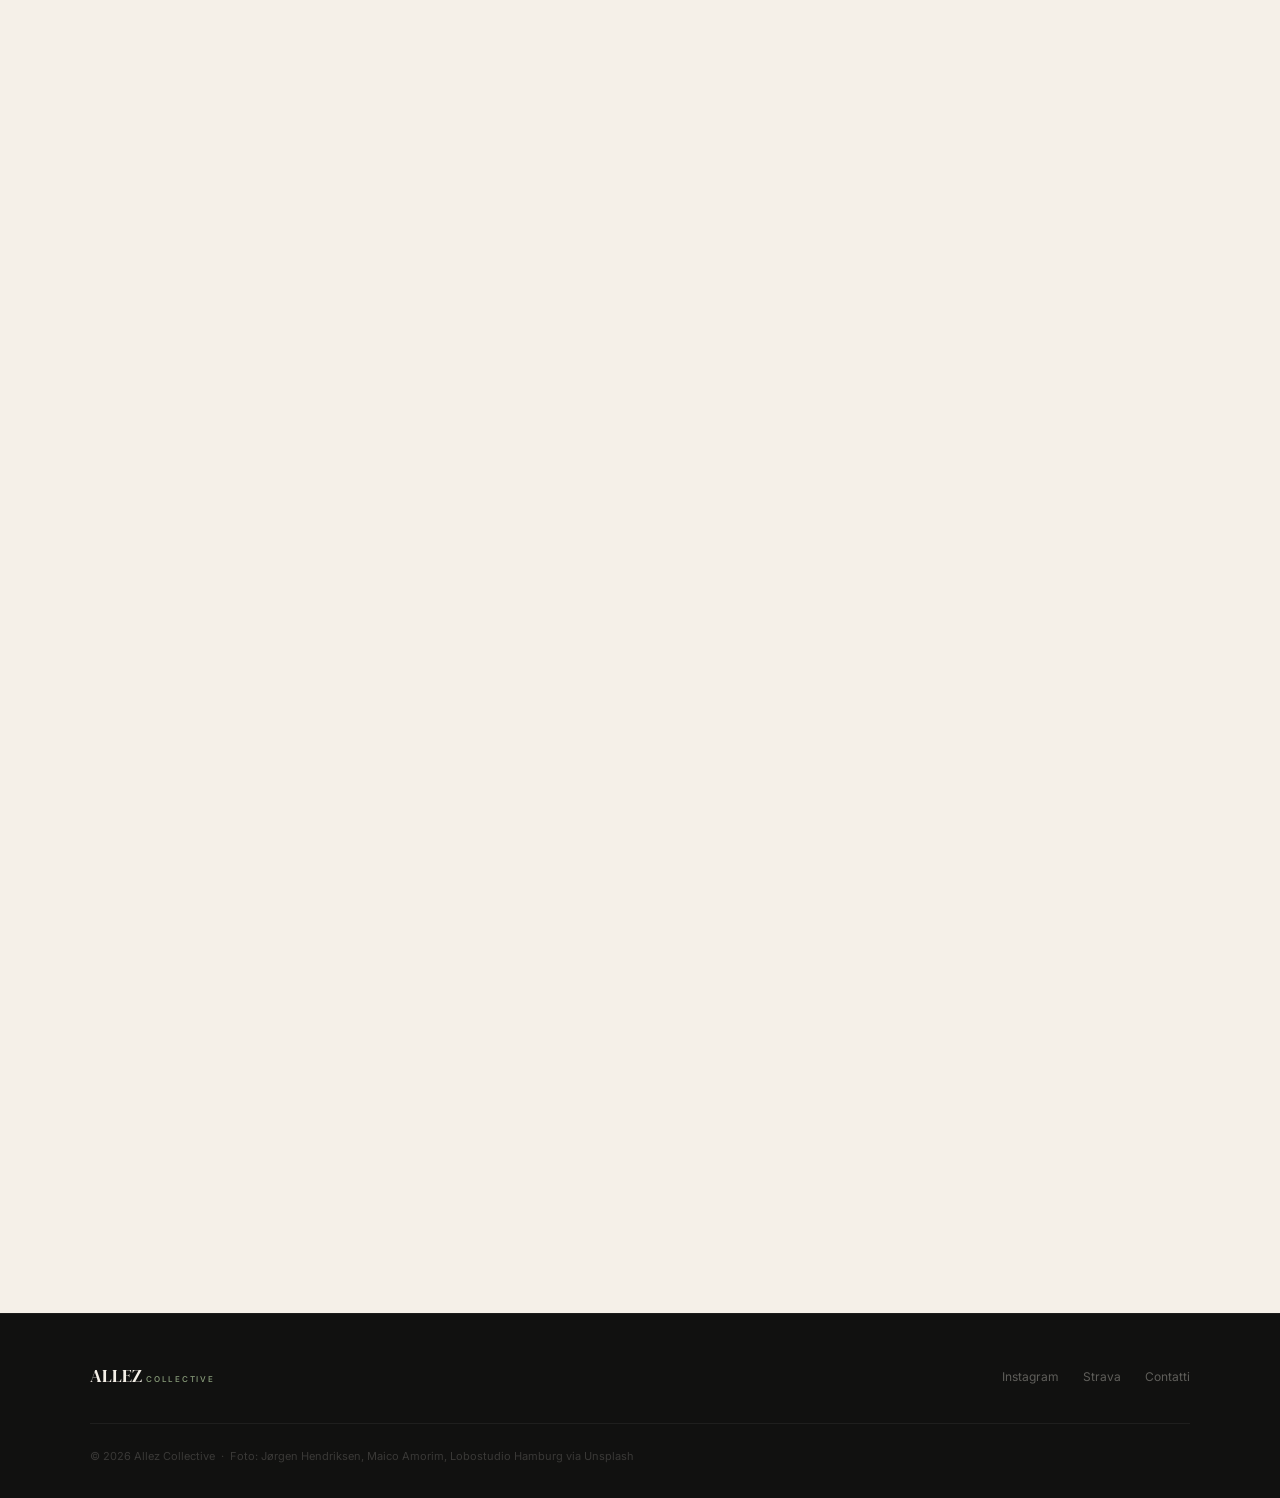
==== commit a3ee98e2: "Add files via upload" ====
--- a/index.html
+++ b/index.html
@@ -28,223 +28,86 @@
     html { scroll-behavior: smooth; }
     body { font-family: 'Inter', system-ui, sans-serif; background: var(--offwhite); color: var(--black); line-height: 1.6; overflow-x: hidden; }
 
-    /* ────────────────────────────────
-       NAV
-    ──────────────────────────────── */
+    /* ── NAV ── */
     nav {
       position: fixed; top: 0; left: 0; right: 0; z-index: 200;
       display: flex; justify-content: space-between; align-items: center;
       padding: 16px var(--pad);
       background: rgba(17,17,16,0.85);
-      backdrop-filter: blur(20px);
-      -webkit-backdrop-filter: blur(20px);
+      backdrop-filter: blur(20px); -webkit-backdrop-filter: blur(20px);
       border-bottom: 0.5px solid rgba(255,255,255,0.06);
     }
-    .logo {
-      font-family: 'DM Serif Display', serif;
-      font-size: 17px; color: var(--offwhite);
-      text-decoration: none; line-height: 1;
-    }
-    .logo-sub {
-      font-family: 'Inter', sans-serif;
-      font-size: 8px; font-weight: 500;
-      color: var(--green); letter-spacing: 0.24em;
-      display: block; margin-top: 3px;
-    }
+    .logo { font-family: 'DM Serif Display', serif; font-size: 17px; color: var(--offwhite); text-decoration: none; line-height: 1; }
+    .logo-sub { font-family: 'Inter', sans-serif; font-size: 8px; font-weight: 500; color: var(--green); letter-spacing: 0.24em; display: block; margin-top: 3px; }
     .nav-links { display: flex; gap: 28px; align-items: center; }
-    .nav-link {
-      font-size: 13px; color: rgba(245,240,232,0.5);
-      text-decoration: none; transition: color .2s;
-    }
+    .nav-link { font-size: 13px; color: rgba(245,240,232,0.5); text-decoration: none; transition: color .2s; }
     .nav-link:hover { color: var(--offwhite); }
-    .nav-btn {
-      font-size: 13px; font-weight: 500;
-      color: var(--offwhite); background: var(--orange);
-      padding: 9px 20px; border-radius: 4px;
-      text-decoration: none; transition: background .2s;
-    }
-    .nav-btn:hover { background: #b84517; color: var(--offwhite); }
-
-    /* Hamburger — mobile only */
-    .nav-hamburger {
-      display: none; flex-direction: column;
-      gap: 5px; cursor: pointer; padding: 4px;
-      background: none; border: none;
-    }
-    .nav-hamburger span {
-      display: block; width: 22px; height: 1.5px;
-      background: var(--offwhite); border-radius: 2px;
-      transition: transform .3s, opacity .3s;
-    }
-    .nav-mobile {
-      display: none;
-      position: fixed; top: 57px; left: 0; right: 0;
-      background: rgba(17,17,16,0.97);
-      backdrop-filter: blur(20px);
-      padding: 24px var(--pad) 32px;
-      flex-direction: column; gap: 20px;
-      border-bottom: 0.5px solid rgba(255,255,255,0.06);
-      z-index: 199;
-    }
+    .nav-btn { font-size: 13px; font-weight: 500; color: var(--offwhite); background: var(--orange); padding: 9px 20px; border-radius: 4px; text-decoration: none; transition: background .2s; }
+    .nav-btn:hover { background: #b84517; }
+    .nav-hamburger { display: none; flex-direction: column; gap: 5px; cursor: pointer; padding: 4px; background: none; border: none; }
+    .nav-hamburger span { display: block; width: 22px; height: 1.5px; background: var(--offwhite); border-radius: 2px; }
+    .nav-mobile { display: none; position: fixed; top: 57px; left: 0; right: 0; background: rgba(17,17,16,0.97); backdrop-filter: blur(20px); padding: 24px var(--pad) 32px; flex-direction: column; gap: 20px; border-bottom: 0.5px solid rgba(255,255,255,0.06); z-index: 199; }
     .nav-mobile.open { display: flex; }
-    .nav-mobile a {
-      font-size: 16px; color: rgba(245,240,232,0.7);
-      text-decoration: none;
-    }
+    .nav-mobile a { font-size: 16px; color: rgba(245,240,232,0.7); text-decoration: none; }
     .nav-mobile .nav-btn { text-align: center; }
 
-    /* ────────────────────────────────
-       HERO — runner photo fullscreen
-    ──────────────────────────────── */
+    /* ── PHOTO SECTION (shared pattern) ──
+       Every full-bleed photo section uses this same structure:
+       position:relative > .photo-bg + .photo-overlay + .photo-content
+    ── */
+    .photo-section { position: relative; }
+    .photo-bg { position: absolute; inset: 0; z-index: 0; background-size: cover; background-position: center; background-repeat: no-repeat; }
+    .photo-overlay { position: absolute; inset: 0; z-index: 1; background: rgba(17,17,16,0.72); }
+    .photo-content { position: relative; z-index: 2; }
+
+    /* ── HERO ── */
     .hero {
       min-height: 100vh;
-      position: relative;
       display: flex; align-items: center;
       padding: 130px var(--pad) 90px;
     }
-    .hero-bg {
-      position: absolute; inset: 0; z-index: 0;
-      background: url('img-runner.jpg') center 30% / cover no-repeat;
-    }
-    /* Strong gradient: very dark left, moderate right so photo visible */
-    .hero-overlay {
-      position: absolute; inset: 0; z-index: 1;
+    .hero .photo-bg { background-image: url('img-runner.jpg'); background-position: center 30%; }
+    .hero .photo-overlay {
       background:
-        linear-gradient(to right, rgba(17,17,16,0.92) 0%, rgba(17,17,16,0.75) 45%, rgba(17,17,16,0.55) 100%),
-        linear-gradient(to top, rgba(17,17,16,0.6) 0%, transparent 40%);
-    }
-    .hero-inner {
-      position: relative; z-index: 2;
-      max-width: var(--max); margin: 0 auto; width: 100%;
-      display: grid; grid-template-columns: 1fr 1fr; gap: 60px; align-items: center;
-    }
-    .eyebrow {
-      font-size: 10px; font-weight: 500;
-      letter-spacing: 0.2em; color: var(--orange); margin-bottom: 20px;
-    }
-    .hero-h1 {
-      font-family: 'DM Serif Display', serif;
-      font-size: clamp(38px, 5vw, 68px);
-      color: var(--offwhite); line-height: 1.05; margin-bottom: 22px;
-    }
-    .hero-sub {
-      font-size: 16px; color: rgba(245,240,232,0.75);
-      line-height: 1.8; margin-bottom: 36px; max-width: 420px;
-    }
+        linear-gradient(to right, rgba(17,17,16,0.92) 0%, rgba(17,17,16,0.75) 45%, rgba(17,17,16,0.52) 100%),
+        linear-gradient(to top, rgba(17,17,16,0.5) 0%, transparent 40%);
+    }
+    .hero-inner { max-width: var(--max); margin: 0 auto; width: 100%; display: grid; grid-template-columns: 1fr 1fr; gap: 60px; align-items: center; }
+    .eyebrow { font-size: 10px; font-weight: 500; letter-spacing: 0.2em; color: var(--orange); margin-bottom: 20px; }
+    .hero-h1 { font-family: 'DM Serif Display', serif; font-size: clamp(38px, 5vw, 68px); color: var(--offwhite); line-height: 1.05; margin-bottom: 22px; }
+    .hero-sub { font-size: 16px; color: rgba(245,240,232,0.75); line-height: 1.8; margin-bottom: 36px; max-width: 420px; }
     .hero-actions { display: flex; gap: 12px; flex-wrap: wrap; }
-    .btn-primary {
-      display: inline-block;
-      background: var(--orange); color: var(--offwhite);
-      font-size: 14px; font-weight: 500;
-      padding: 14px 28px; border-radius: 4px;
-      text-decoration: none; transition: background .2s;
-      white-space: nowrap;
-    }
+    .btn-primary { display: inline-block; background: var(--orange); color: var(--offwhite); font-size: 14px; font-weight: 500; padding: 14px 28px; border-radius: 4px; text-decoration: none; transition: background .2s; white-space: nowrap; }
     .btn-primary:hover { background: #b84517; }
-    .btn-ghost {
-      display: inline-block;
-      background: transparent; color: var(--offwhite);
-      font-size: 14px; padding: 14px 28px; border-radius: 4px;
-      border: 1px solid rgba(245,240,232,0.3);
-      text-decoration: none; transition: border-color .2s;
-      white-space: nowrap;
-    }
+    .btn-ghost { display: inline-block; background: transparent; color: var(--offwhite); font-size: 14px; padding: 14px 28px; border-radius: 4px; border: 1px solid rgba(245,240,232,0.3); text-decoration: none; transition: border-color .2s; white-space: nowrap; }
     .btn-ghost:hover { border-color: rgba(245,240,232,0.65); }
-
-    /* Hero right: stat card */
-    .hero-stats-card {
-      background: rgba(17,17,16,0.65);
-      border: 0.5px solid rgba(245,240,232,0.12);
-      border-radius: 12px; overflow: hidden;
-      backdrop-filter: blur(12px);
-      -webkit-backdrop-filter: blur(12px);
-    }
-    .hero-stat {
-      padding: 20px 26px;
-      border-bottom: 0.5px solid rgba(245,240,232,0.08);
-    }
+    .hero-stats-card { background: rgba(17,17,16,0.65); border: 0.5px solid rgba(245,240,232,0.12); border-radius: 12px; overflow: hidden; backdrop-filter: blur(12px); -webkit-backdrop-filter: blur(12px); }
+    .hero-stat { padding: 20px 26px; border-bottom: 0.5px solid rgba(245,240,232,0.08); }
     .hero-stat:last-child { border-bottom: none; }
-    .stat-n {
-      font-family: 'DM Serif Display', serif;
-      font-size: 32px; color: var(--offwhite); line-height: 1;
-    }
-    .stat-l {
-      font-size: 11px; color: rgba(245,240,232,0.42);
-      margin-top: 5px; letter-spacing: 0.06em; text-transform: uppercase;
-    }
-    .hero-tagline {
-      margin-top: 16px;
-      border-left: 2px solid var(--orange);
-      padding: 14px 18px;
-      background: rgba(212,84,26,0.12);
-      border-radius: 0 8px 8px 0;
-    }
-    .hero-tagline p {
-      font-family: 'DM Serif Display', serif;
-      font-size: 16px; color: var(--offwhite); line-height: 1.5;
-    }
+    .stat-n { font-family: 'DM Serif Display', serif; font-size: 32px; color: var(--offwhite); line-height: 1; }
+    .stat-l { font-size: 11px; color: rgba(245,240,232,0.42); margin-top: 5px; letter-spacing: 0.06em; text-transform: uppercase; }
+    .hero-tagline { margin-top: 16px; border-left: 2px solid var(--orange); padding: 14px 18px; background: rgba(212,84,26,0.12); border-radius: 0 8px 8px 0; }
+    .hero-tagline p { font-family: 'DM Serif Display', serif; font-size: 16px; color: var(--offwhite); line-height: 1.5; }
     .hero-tagline em { color: var(--orange); font-style: normal; }
 
-    /* ────────────────────────────────
-       PILLS BAR
-    ──────────────────────────────── */
-    .pills {
-      background: var(--black); padding: 14px var(--pad);
-      display: flex; gap: 8px; flex-wrap: wrap;
-    }
-    .pill {
-      font-size: 11px; font-weight: 500; letter-spacing: 0.07em;
-      padding: 6px 14px; border-radius: 20px;
-      border: 0.5px solid rgba(245,240,232,0.12);
-      color: rgba(245,240,232,0.4);
-    }
-
-    /* ────────────────────────────────
-       SECTION DEFAULTS
-    ──────────────────────────────── */
+    /* ── PILLS ── */
+    .pills { background: var(--black); padding: 14px var(--pad); display: flex; gap: 8px; flex-wrap: wrap; }
+    .pill { font-size: 11px; font-weight: 500; letter-spacing: 0.07em; padding: 6px 14px; border-radius: 20px; border: 0.5px solid rgba(245,240,232,0.12); color: rgba(245,240,232,0.4); }
+
+    /* ── SECTION DEFAULTS ── */
     .section { padding: clamp(64px, 8vw, 100px) var(--pad); }
     .section-inner { max-width: var(--max); margin: 0 auto; }
-    .section-label {
-      font-size: 10px; font-weight: 500;
-      letter-spacing: 0.18em; color: var(--orange); margin-bottom: 10px;
-      display: block;
-    }
-    .section-title {
-      font-family: 'DM Serif Display', serif;
-      font-size: clamp(26px, 3.5vw, 42px);
-      color: var(--black); margin-bottom: 48px; line-height: 1.2;
-    }
+    .section-label { font-size: 10px; font-weight: 500; letter-spacing: 0.18em; color: var(--orange); margin-bottom: 10px; display: block; }
+    .section-title { font-family: 'DM Serif Display', serif; font-size: clamp(26px, 3.5vw, 42px); color: var(--black); margin-bottom: 48px; line-height: 1.2; }
     .section-title--light { color: var(--offwhite); }
 
-    /* ────────────────────────────────
-       TRIPS — bike photo background
-       Full overlay ensures readability
-    ──────────────────────────────── */
+    /* ── VIAGGI — bike photo, same treatment as hero ── */
     .trips-section {
-      position: relative;
       padding: clamp(64px, 8vw, 100px) var(--pad);
     }
-    .trips-bg {
-      position: absolute; inset: 0; z-index: 0;
-      background: url('img-bike.jpg') center 35% / cover no-repeat;
-    }
-    /* Two-layer overlay: dark vignette + uniform dark base
-       Result: photo visible as subtle texture, text always readable */
-    .trips-overlay {
-      position: absolute; inset: 0; z-index: 1;
-      background:
-        linear-gradient(to bottom, rgba(17,17,16,0.70) 0%, rgba(17,17,16,0.80) 100%),
-        radial-gradient(ellipse at center, rgba(17,17,16,0.30) 0%, rgba(17,17,16,0.70) 100%);
-    }
-    .trips-inner {
-      position: relative; z-index: 2;
-      max-width: var(--max); margin: 0 auto;
-    }
-    .trips-grid {
-      display: grid;
-      grid-template-columns: repeat(auto-fit, minmax(min(100%, 340px), 1fr));
-      gap: 20px;
-    }
+    .trips-section .photo-bg { background-image: url('img-bike.jpg'); background-position: center 40%; }
+
+    .trips-grid { display: grid; grid-template-columns: repeat(auto-fit, minmax(min(100%, 340px), 1fr)); gap: 24px; }
     .trip-card {
       background: rgba(245,240,232,0.07);
       border: 0.5px solid rgba(245,240,232,0.14);
@@ -252,225 +115,115 @@
       display: block; text-decoration: none; color: inherit;
       transition: background .25s, transform .3s;
     }
-    .trip-card:hover {
-      background: rgba(245,240,232,0.12);
-      transform: translateY(-4px);
-    }
-    .trip-head {
-      display: flex; justify-content: space-between;
-      align-items: center; margin-bottom: 18px;
-    }
-    .badge {
-      font-size: 11px; font-weight: 500;
-      padding: 5px 11px; border-radius: 4px; letter-spacing: 0.03em;
-    }
+    .trip-card:hover { background: rgba(245,240,232,0.12); transform: translateY(-4px); }
+    .trip-head { display: flex; justify-content: space-between; align-items: center; margin-bottom: 20px; }
+    .badge { font-size: 11px; font-weight: 500; padding: 5px 11px; border-radius: 4px; letter-spacing: 0.03em; }
     .badge-trail { background: var(--green); color: var(--green-dark); }
     .badge-bike { background: var(--orange); color: var(--offwhite); }
-    .badge-early {
-      font-size: 10px; padding: 5px 10px; border-radius: 4px;
-      background: transparent;
-      border: 0.5px solid rgba(245,240,232,0.3);
-      color: rgba(245,240,232,0.7);
-    }
-    .trip-title {
-      font-family: 'DM Serif Display', serif;
-      font-size: 24px; color: var(--offwhite);
-      margin-bottom: 6px; line-height: 1.2;
-    }
-    .trip-loc {
-      font-size: 12px; color: rgba(245,240,232,0.42);
-      margin-bottom: 16px; letter-spacing: 0.02em;
-    }
-    .dates-row { display: flex; gap: 8px; margin-bottom: 16px; flex-wrap: wrap; }
-    .date-chip {
-      font-size: 11px; padding: 5px 11px; border-radius: 4px;
-      border: 0.5px solid rgba(245,240,232,0.18);
-      color: rgba(245,240,232,0.72);
-    }
-    .trip-tags { display: flex; gap: 6px; flex-wrap: wrap; margin-bottom: 22px; }
-    .ttag { font-size: 10px; padding: 4px 9px; border-radius: 3px; letter-spacing: 0.02em; }
-    .ttag-base { background: rgba(245,240,232,0.07); color: rgba(245,240,232,0.45); }
-    .ttag-nut {
-      background: rgba(138,158,123,0.15); color: var(--green);
-      border: 0.5px solid rgba(138,158,123,0.28);
-    }
-    .ttag-gear {
-      background: rgba(212,84,26,0.12); color: var(--orange);
-      border: 0.5px solid rgba(212,84,26,0.25);
-    }
-    .trip-footer {
-      display: flex; justify-content: space-between; align-items: baseline;
-      padding-top: 18px; border-top: 0.5px solid rgba(245,240,232,0.09);
-    }
+    .badge-early { font-size: 10px; padding: 5px 10px; border-radius: 4px; background: transparent; border: 0.5px solid rgba(245,240,232,0.3); color: rgba(245,240,232,0.7); }
+    .trip-title { font-family: 'DM Serif Display', serif; font-size: 24px; color: var(--offwhite); margin-bottom: 6px; line-height: 1.2; }
+    .trip-loc { font-size: 12px; color: rgba(245,240,232,0.42); margin-bottom: 20px; letter-spacing: 0.02em; }
+    .dates-row { display: flex; gap: 8px; margin-bottom: 20px; flex-wrap: wrap; }
+    .date-chip { font-size: 11px; padding: 5px 11px; border-radius: 4px; border: 0.5px solid rgba(245,240,232,0.18); color: rgba(245,240,232,0.72); }
+
+    /* Trip detail rows */
+    .trip-details { margin-bottom: 20px; display: flex; flex-direction: column; gap: 10px; }
+    .trip-detail { display: flex; gap: 12px; align-items: flex-start; }
+    .trip-detail-label { font-size: 10px; font-weight: 500; letter-spacing: 0.1em; color: rgba(245,240,232,0.38); text-transform: uppercase; min-width: 70px; padding-top: 2px; }
+    .trip-detail-value { font-size: 13px; color: rgba(245,240,232,0.78); line-height: 1.5; }
+
+    .trip-incl { margin-bottom: 20px; }
+    .trip-incl-title { font-size: 10px; font-weight: 500; letter-spacing: 0.1em; color: rgba(245,240,232,0.38); text-transform: uppercase; margin-bottom: 8px; }
+    .incl-list { display: flex; flex-direction: column; gap: 5px; }
+    .incl-item { display: flex; gap: 8px; font-size: 12px; color: rgba(245,240,232,0.70); line-height: 1.4; }
+    .incl-item::before { content: '✓'; color: var(--green); font-size: 11px; flex-shrink: 0; margin-top: 1px; }
+    .excl-item { display: flex; gap: 8px; font-size: 12px; color: rgba(245,240,232,0.40); line-height: 1.4; }
+    .excl-item::before { content: '—'; color: rgba(245,240,232,0.25); font-size: 11px; flex-shrink: 0; }
+
+    .trip-footer { display: flex; justify-content: space-between; align-items: baseline; padding-top: 18px; border-top: 0.5px solid rgba(245,240,232,0.09); }
     .price-main { font-size: 24px; font-weight: 500; color: var(--offwhite); }
-    .price-was {
-      font-size: 13px; color: rgba(245,240,232,0.3);
-      text-decoration: line-through; margin-left: 8px;
-    }
+    .price-was { font-size: 13px; color: rgba(245,240,232,0.28); text-decoration: line-through; margin-left: 8px; }
     .trip-spots { font-size: 11px; color: var(--orange); }
 
-    /* ────────────────────────────────
-       EXPERIENCE CARDS
-    ──────────────────────────────── */
+    /* ── EXPERIENCE ── */
     .exp-section { background: var(--offwhite-dark); }
-    .exp-grid {
-      display: grid;
-      grid-template-columns: repeat(auto-fit, minmax(min(100%, 260px), 1fr));
-      gap: 20px;
-    }
-    .exp-card {
-      background: var(--offwhite);
-      border: 0.5px solid var(--gray-light);
-      border-radius: 12px; padding: 30px;
-    }
-    .exp-num {
-      font-family: 'DM Serif Display', serif;
-      font-size: 40px; color: var(--orange);
-      opacity: 0.6; margin-bottom: 18px; line-height: 1;
-    }
+    .exp-grid { display: grid; grid-template-columns: repeat(auto-fit, minmax(min(100%, 260px), 1fr)); gap: 20px; }
+    .exp-card { background: var(--offwhite); border: 0.5px solid var(--gray-light); border-radius: 12px; padding: 30px; }
+    .exp-num { font-family: 'DM Serif Display', serif; font-size: 40px; color: var(--orange); opacity: 0.6; margin-bottom: 18px; line-height: 1; }
     .exp-title { font-size: 15px; font-weight: 500; color: var(--black); margin-bottom: 10px; }
     .exp-desc { font-size: 13px; color: var(--gray-dark); line-height: 1.8; }
 
-    /* ────────────────────────────────
-       HOW IT WORKS
-    ──────────────────────────────── */
-    .how-grid {
-      display: grid;
-      grid-template-columns: repeat(3, 1fr);
-      gap: 48px;
-    }
-    .how-n {
-      font-family: 'DM Serif Display', serif;
-      font-size: 52px; color: var(--orange);
-      opacity: 0.22; line-height: 1; margin-bottom: 14px;
-    }
+    /* ── HOW ── */
+    .how-grid { display: grid; grid-template-columns: repeat(3, 1fr); gap: 48px; }
+    .how-n { font-family: 'DM Serif Display', serif; font-size: 52px; color: var(--orange); opacity: 0.22; line-height: 1; margin-bottom: 14px; }
     .how-title { font-size: 16px; font-weight: 500; margin-bottom: 10px; color: var(--black); }
     .how-desc { font-size: 14px; color: var(--gray-dark); line-height: 1.75; }
 
-    /* ────────────────────────────────
-       MANIFESTO — mountain photo
-       position: relative is REQUIRED
-    ──────────────────────────────── */
+    /* ── MANIFESTO — mountain photo, same treatment ── */
     .manifesto {
-      position: relative;
       padding: clamp(100px, 14vw, 180px) var(--pad);
-      text-align: center; overflow: hidden;
-    }
-    .manifesto-bg {
-      position: absolute; inset: 0; z-index: 0;
-      background: url('img-mountain.jpg') center 40% / cover no-repeat;
-    }
-    /* Uniform dark overlay — mountain is B&W so any brightness works */
-    .manifesto-overlay {
-      position: absolute; inset: 0; z-index: 1;
-      background: rgba(17,17,16,0.76);
-    }
-    .manifesto-inner {
-      position: relative; z-index: 2;
-      max-width: 800px; margin: 0 auto;
-    }
-    .manifesto blockquote {
-      font-family: 'DM Serif Display', serif;
-      font-size: clamp(32px, 5vw, 62px);
-      color: var(--offwhite); line-height: 1.2; margin-bottom: 28px;
-    }
-    .manifesto p {
-      font-size: 16px; color: rgba(245,240,232,0.62);
-      max-width: 580px; margin: 0 auto; line-height: 1.85;
-    }
-
-    /* ────────────────────────────────
-       WAITLIST / CTA
-    ──────────────────────────────── */
+      text-align: center;
+    }
+    .manifesto .photo-bg { background-image: url('img-mountain.jpg'); background-position: center 40%; }
+    .manifesto-inner { max-width: 800px; margin: 0 auto; }
+    .manifesto blockquote { font-family: 'DM Serif Display', serif; font-size: clamp(32px, 5vw, 62px); color: var(--offwhite); line-height: 1.2; margin-bottom: 28px; }
+    .manifesto p { font-size: 16px; color: rgba(245,240,232,0.62); max-width: 580px; margin: 0 auto; line-height: 1.85; }
+
+    /* ── FAQ ── */
+    .faq-list { display: flex; flex-direction: column; gap: 0; }
+    .faq-item { border-top: 0.5px solid var(--gray-light); }
+    .faq-item:last-child { border-bottom: 0.5px solid var(--gray-light); }
+    .faq-q {
+      width: 100%; text-align: left; background: none; border: none;
+      padding: 20px 0; cursor: pointer;
+      display: flex; justify-content: space-between; align-items: center;
+      gap: 16px;
+    }
+    .faq-q-text { font-size: 15px; font-weight: 500; color: var(--black); line-height: 1.4; }
+    .faq-icon { font-size: 20px; color: var(--orange); flex-shrink: 0; line-height: 1; transition: transform .25s; font-style: normal; }
+    .faq-item.open .faq-icon { transform: rotate(45deg); }
+    .faq-a { display: none; padding: 0 0 20px; }
+    .faq-item.open .faq-a { display: block; }
+    .faq-a p { font-size: 14px; color: var(--gray-dark); line-height: 1.8; max-width: 680px; }
+
+    /* ── CTA / WAITLIST ── */
     .cta-section { background: var(--offwhite); }
     .cta-inner { max-width: 680px; width: 100%; }
-    .early-banner {
-      background: var(--black); border-radius: 10px;
-      padding: 22px 26px; margin-bottom: 32px;
-    }
-    .early-banner strong {
-      font-size: 15px; font-weight: 500;
-      color: var(--offwhite); display: block; margin-bottom: 10px;
-    }
-    .early-banner span {
-      font-size: 13px; color: var(--gray);
-      line-height: 1.75; display: block;
-    }
+    .early-banner { background: var(--black); border-radius: 10px; padding: 22px 26px; margin-bottom: 32px; }
+    .early-banner strong { font-size: 15px; font-weight: 500; color: var(--offwhite); display: block; margin-bottom: 10px; }
+    .early-banner span { font-size: 13px; color: var(--gray); line-height: 1.75; display: block; }
     .early-banner span b { color: rgba(245,240,232,0.65); font-weight: 500; }
 
-    /* ────────────────────────────────
-       FOOTER
-    ──────────────────────────────── */
-    footer {
-      background: var(--black);
-      padding: 48px var(--pad) 32px;
-      border-top: 0.5px solid rgba(255,255,255,0.05);
-    }
-    .footer-inner {
-      max-width: var(--max); margin: 0 auto;
-      display: flex; justify-content: space-between;
-      align-items: center; flex-wrap: wrap; gap: 24px;
-      padding-bottom: 32px;
-      border-bottom: 0.5px solid rgba(255,255,255,0.06);
-    }
-    .footer-logo {
-      font-family: 'DM Serif Display', serif;
-      font-size: 18px; color: var(--offwhite);
-    }
+    /* ── FOOTER ── */
+    footer { background: var(--black); padding: 48px var(--pad) 32px; border-top: 0.5px solid rgba(255,255,255,0.05); }
+    .footer-inner { max-width: var(--max); margin: 0 auto; display: flex; justify-content: space-between; align-items: center; flex-wrap: wrap; gap: 24px; padding-bottom: 32px; border-bottom: 0.5px solid rgba(255,255,255,0.06); }
+    .footer-logo { font-family: 'DM Serif Display', serif; font-size: 18px; color: var(--offwhite); }
     .footer-links { display: flex; gap: 24px; flex-wrap: wrap; }
-    .footer-links a {
-      font-size: 12px; color: var(--gray-dark);
-      text-decoration: none; transition: color .2s;
-    }
+    .footer-links a { font-size: 12px; color: var(--gray-dark); text-decoration: none; transition: color .2s; }
     .footer-links a:hover { color: var(--offwhite); }
-    .footer-copy {
-      font-size: 11px; color: rgba(245,240,232,0.18);
-      margin-top: 24px; max-width: var(--max);
-      margin-left: auto; margin-right: auto;
-    }
-
-    /* ────────────────────────────────
-       RESPONSIVE
-    ──────────────────────────────── */
+    .footer-copy { font-size: 11px; color: rgba(245,240,232,0.18); margin-top: 24px; max-width: var(--max); margin-left: auto; margin-right: auto; }
+
+    /* ── RESPONSIVE ── */
     @media (max-width: 900px) {
       .hero-inner { grid-template-columns: 1fr; }
       .hero-right-col { display: none; }
       .hero { min-height: 88vh; padding: 110px 20px 64px; }
       .how-grid { grid-template-columns: 1fr 1fr; gap: 32px; }
     }
-
     @media (max-width: 640px) {
-      /* Nav */
       nav { padding: 14px 20px; }
       .nav-links { display: none; }
       .nav-hamburger { display: flex; }
-
-      /* Sections */
       .section { padding: 56px 20px; }
       .trips-section { padding: 56px 20px; }
+      .manifesto { padding: 80px 20px; }
       .section-title { margin-bottom: 32px; }
-
-      /* Pills */
       .pills { padding: 12px 20px; }
-
-      /* Trips */
       .trips-grid { grid-template-columns: 1fr; }
-      .trip-card { padding: 22px 20px; }
-
-      /* Exp */
       .exp-grid { grid-template-columns: 1fr; }
-
-      /* How */
       .how-grid { grid-template-columns: 1fr; gap: 28px; }
-
-      /* Footer */
       .footer-inner { flex-direction: column; align-items: flex-start; gap: 16px; }
-      .footer-links { gap: 16px; }
-
-      /* Manifesto */
-      .manifesto { padding: 80px 20px; }
-    }
-
+    }
     @media (max-width: 380px) {
       .hero-h1 { font-size: 34px; }
       .hero-actions { flex-direction: column; }
@@ -501,36 +254,38 @@
   </div>
 
   <!-- HERO: runner photo -->
-  <section class="hero">
-    <div class="hero-bg"></div>
-    <div class="hero-overlay"></div>
-    <div class="hero-inner">
-      <div class="hero-left-col">
-        <p class="eyebrow">TRAIL · GRAVEL · CYCLING · TRIATHLON</p>
-        <h1 class="hero-h1">For those who love the hard parts.</h1>
-        <p class="hero-sub">Piccoli viaggi di allenamento per chi ama faticare. Una community di persone come te, in posti che valgono la fatica.</p>
-        <div class="hero-actions">
-          <a href="#viaggi" class="btn-primary">Vedi i prossimi viaggi</a>
-          <a href="#chi-siamo" class="btn-ghost">Scopri di più</a>
-        </div>
-      </div>
-      <div class="hero-right-col">
-        <div class="hero-stats-card">
-          <div class="hero-stat">
-            <div class="stat-n">8–12</div>
-            <div class="stat-l">Persone per trip</div>
-          </div>
-          <div class="hero-stat">
-            <div class="stat-n">2 giorni</div>
-            <div class="stat-l">Weekend intenso</div>
-          </div>
-          <div class="hero-stat">
-            <div class="stat-n">Nord IT</div>
-            <div class="stat-l">Zona Bergamo</div>
-          </div>
-        </div>
-        <div class="hero-tagline">
-          <p>Allenamento, nutrizione, community.<br><em>Tutto insieme, in un weekend.</em></p>
+  <section class="hero photo-section">
+    <div class="photo-bg"></div>
+    <div class="photo-overlay"></div>
+    <div class="photo-content" style="width:100%; padding: 0;">
+      <div class="hero-inner">
+        <div class="hero-left-col">
+          <p class="eyebrow">TRAIL · GRAVEL · CYCLING · TRIATHLON</p>
+          <h1 class="hero-h1">For those who love the hard parts.</h1>
+          <p class="hero-sub">Piccoli viaggi di allenamento per chi ama faticare. Una community di persone come te, in posti che valgono la fatica.</p>
+          <div class="hero-actions">
+            <a href="#viaggi" class="btn-primary">Vedi i prossimi viaggi</a>
+            <a href="#chi-siamo" class="btn-ghost">Scopri di più</a>
+          </div>
+        </div>
+        <div class="hero-right-col">
+          <div class="hero-stats-card">
+            <div class="hero-stat">
+              <div class="stat-n">6–10</div>
+              <div class="stat-l">Persone per trip</div>
+            </div>
+            <div class="hero-stat">
+              <div class="stat-n">2 giorni</div>
+              <div class="stat-l">Weekend intenso</div>
+            </div>
+            <div class="hero-stat">
+              <div class="stat-n">Nord IT</div>
+              <div class="stat-l">Zona Bergamo / Milano</div>
+            </div>
+          </div>
+          <div class="hero-tagline">
+            <p>Allenamento, nutrizione, community.<br><em>Tutto insieme, in un weekend.</em></p>
+          </div>
         </div>
       </div>
     </div>
@@ -538,37 +293,63 @@
 
   <!-- PILLS -->
   <div class="pills">
-    <span class="pill">Allenamento</span>
+    <span class="pill">Small group</span>
     <span class="pill">Nutrizione sportiva</span>
-    <span class="pill">Community</span>
-    <span class="pill">Gear session</span>
+    <span class="pill">Allenamenti guidati</span>
+    <span class="pill">Pernottamento incluso</span>
     <span class="pill">Like-minded people</span>
   </div>
 
-  <!-- VIAGGI: bike photo -->
-  <section class="trips-section" id="viaggi">
-    <div class="trips-bg"></div>
-    <div class="trips-overlay"></div>
-    <div class="trips-inner">
+  <!-- VIAGGI: bike photo — same photo-section pattern -->
+  <section class="trips-section photo-section" id="viaggi">
+    <div class="photo-bg"></div>
+    <div class="photo-overlay"></div>
+    <div class="photo-content" style="max-width: var(--max); margin: 0 auto; width: 100%;">
       <span class="section-label">PROSSIMI VIAGGI</span>
       <h2 class="section-title section-title--light">Scegli la tua fatica</h2>
       <div class="trips-grid">
 
+        <!-- TRAIL -->
         <a href="#waitlist" class="trip-card">
           <div class="trip-head">
             <span class="badge badge-trail">Trail running</span>
             <span class="badge-early">Early bird</span>
           </div>
-          <h3 class="trip-title">Trail Weekend — Orobie</h3>
-          <p class="trip-loc">Bergamo, Alpi Orobie</p>
+          <h3 class="trip-title">Trail Weekend</h3>
+          <p class="trip-loc">Zona montana Bergamo / Milano — location TBD</p>
           <div class="dates-row">
             <span class="date-chip">29–30 ago 2026</span>
             <span class="date-chip">26–27 set 2026</span>
           </div>
-          <div class="trip-tags">
-            <span class="ttag ttag-base">30–40 km · 2000 D+</span>
-            <span class="ttag ttag-nut">Nutrition coaching</span>
-            <span class="ttag ttag-gear">Gear session</span>
+          <div class="trip-details">
+            <div class="trip-detail">
+              <span class="trip-detail-label">Gruppo</span>
+              <span class="trip-detail-value">6–10 persone, livello intermedio-avanzato</span>
+            </div>
+            <div class="trip-detail">
+              <span class="trip-detail-label">Giorno 1</span>
+              <span class="trip-detail-value">Trail 15–25 km · 800–1500 m D+</span>
+            </div>
+            <div class="trip-detail">
+              <span class="trip-detail-label">Giorno 2</span>
+              <span class="trip-detail-value">Trail 15–25 km · 800–1500 m D+ · sessione nutrizione</span>
+            </div>
+          </div>
+          <div class="trip-incl">
+            <div class="trip-incl-title">Incluso</div>
+            <div class="incl-list">
+              <span class="incl-item">Pernottamento</span>
+              <span class="incl-item">Pranzo e cena giorno 1, pranzo giorno 2</span>
+              <span class="incl-item">Sessione di nutrizione sportiva</span>
+              <span class="incl-item">Allenamenti di gruppo guidati</span>
+              <span class="incl-item">Assicurazione RC sportiva</span>
+            </div>
+            <div class="trip-incl-title" style="margin-top:12px;">Non incluso</div>
+            <div class="incl-list">
+              <span class="excl-item">Trasporto andata/ritorno</span>
+              <span class="excl-item">Attrezzatura (scarpe, zaino, bastoncini)</span>
+              <span class="excl-item">Extra personali</span>
+            </div>
           </div>
           <div class="trip-footer">
             <div><span class="price-main">€ 350</span><span class="price-was">€ 410</span></div>
@@ -576,21 +357,47 @@
           </div>
         </a>
 
+        <!-- BIKE -->
         <a href="#waitlist" class="trip-card">
           <div class="trip-head">
             <span class="badge badge-bike">Cycling</span>
             <span class="badge-early">Early bird</span>
           </div>
-          <h3 class="trip-title">Bike Weekend — Bergamasca</h3>
-          <p class="trip-loc">Bergamo, Prealpi</p>
+          <h3 class="trip-title">Bike Weekend</h3>
+          <p class="trip-loc">Zona montana Bergamo / Milano — location TBD</p>
           <div class="dates-row">
             <span class="date-chip">29–30 ago 2026</span>
             <span class="date-chip">26–27 set 2026</span>
           </div>
-          <div class="trip-tags">
-            <span class="ttag ttag-base">150–200 km · 2500 D+</span>
-            <span class="ttag ttag-nut">Nutrition coaching</span>
-            <span class="ttag ttag-gear">Gear session</span>
+          <div class="trip-details">
+            <div class="trip-detail">
+              <span class="trip-detail-label">Gruppo</span>
+              <span class="trip-detail-value">6–10 persone, livello intermedio-avanzato</span>
+            </div>
+            <div class="trip-detail">
+              <span class="trip-detail-label">Giorno 1</span>
+              <span class="trip-detail-value">Giro strada 90–110 km · 1000–2000 m D+</span>
+            </div>
+            <div class="trip-detail">
+              <span class="trip-detail-label">Giorno 2</span>
+              <span class="trip-detail-value">Giro strada 90–110 km · 1000–2000 m D+ · sessione nutrizione</span>
+            </div>
+          </div>
+          <div class="trip-incl">
+            <div class="trip-incl-title">Incluso</div>
+            <div class="incl-list">
+              <span class="incl-item">Pernottamento</span>
+              <span class="incl-item">Pranzo e cena giorno 1, pranzo giorno 2</span>
+              <span class="incl-item">Sessione di nutrizione sportiva</span>
+              <span class="incl-item">Allenamenti di gruppo guidati</span>
+              <span class="incl-item">Assicurazione RC sportiva</span>
+            </div>
+            <div class="trip-incl-title" style="margin-top:12px;">Non incluso</div>
+            <div class="incl-list">
+              <span class="excl-item">Trasporto andata/ritorno</span>
+              <span class="excl-item">Attrezzatura (bici, casco, abbigliamento)</span>
+              <span class="excl-item">Extra personali</span>
+            </div>
           </div>
           <div class="trip-footer">
             <div><span class="price-main">€ 350</span><span class="price-was">€ 410</span></div>
@@ -611,17 +418,17 @@
         <div class="exp-card">
           <div class="exp-num">01</div>
           <div class="exp-title">Nutrizione sportiva</div>
-          <p class="exp-desc">Ogni camp include sessioni con un nutrition coach. Impari a mangiare per la performance — prima, durante, dopo.</p>
+          <p class="exp-desc">Ogni camp include una sessione con un nutrition coach. Impari a mangiare per la performance — prima, durante e dopo lo sforzo.</p>
         </div>
         <div class="exp-card">
           <div class="exp-num">02</div>
-          <div class="exp-title">Technical sponsor</div>
-          <p class="exp-desc">Partner tecnici selezionati portano gear, analisi e sessioni dedicate. Test reali, in condizioni reali.</p>
+          <div class="exp-title">Small group</div>
+          <p class="exp-desc">6–10 persone, stesso livello, stessa mentalità. Abbastanza piccoli per conoscersi davvero, abbastanza forti da spingersi a vicenda.</p>
         </div>
         <div class="exp-card">
           <div class="exp-num">03</div>
           <div class="exp-title">Community duratura</div>
-          <p class="exp-desc">Il gruppo non finisce con il viaggio. Strava club, canale dedicato, prossimi camp insieme.</p>
+          <p class="exp-desc">Il gruppo non finisce con il viaggio. Strava club, canale dedicato, prossimi camp insieme. Le connessioni vere si costruiscono in salita.</p>
         </div>
       </div>
     </div>
@@ -636,30 +443,99 @@
         <div class="how-step">
           <div class="how-n">01</div>
           <div class="how-title">Iscriviti alla waiting list</div>
-          <p class="how-desc">Scegli il viaggio e la data. Ti contattiamo entro 48h con tutti i dettagli.</p>
+          <p class="how-desc">Scegli il viaggio e la data preferita. Ti contattiamo entro 48h con tutti i dettagli logistici.</p>
         </div>
         <div class="how-step">
           <div class="how-n">02</div>
           <div class="how-title">Ti uniamo al gruppo</div>
-          <p class="how-desc">8–12 persone, stesso livello. Vi conoscete prima della partenza via canale dedicato.</p>
+          <p class="how-desc">Massimo 10 persone, stesso livello. Vi conoscete prima della partenza via canale dedicato.</p>
         </div>
         <div class="how-step">
           <div class="how-n">03</div>
           <div class="how-title">Fatica, impara, torna</div>
-          <p class="how-desc">Logistica, alloggio, nutrition e gear inclusi. Tu pensa solo ad allenarti.</p>
+          <p class="how-desc">Logistica, alloggio, pasti, nutrition e allenamenti guidati inclusi. Tu pensa solo ad allenarti.</p>
         </div>
       </div>
     </div>
   </section>
 
-  <!-- MANIFESTO: mountain photo -->
-  <section class="manifesto" id="chi-siamo">
-    <div class="manifesto-bg"></div>
-    <div class="manifesto-overlay"></div>
-    <div class="manifesto-inner">
-      <span class="section-label">CHI SIAMO</span>
-      <blockquote>"La fatica è il viaggio."</blockquote>
-      <p>Allez Collective non è una scuola di sport. È una comunità di persone che hanno scelto la fatica come modo di viaggiare — e di crescere. Nessun agonismo, nessuna performance. Solo persone come te, voglia di faticare, e posti bellissimi.</p>
+  <!-- MANIFESTO: mountain photo — same photo-section pattern -->
+  <section class="manifesto photo-section" id="chi-siamo">
+    <div class="photo-bg"></div>
+    <div class="photo-overlay"></div>
+    <div class="photo-content">
+      <div class="manifesto-inner">
+        <span class="section-label">CHI SIAMO</span>
+        <blockquote>"La fatica è il viaggio."</blockquote>
+        <p>Allez Collective non è una scuola di sport. È una comunità di persone che hanno scelto la fatica come modo di viaggiare — e di crescere. Nessun agonismo, nessuna performance. Solo persone come te, voglia di faticare, e posti bellissimi.</p>
+      </div>
+    </div>
+  </section>
+
+  <!-- FAQ -->
+  <section class="section" id="faq">
+    <div class="section-inner">
+      <span class="section-label">DOMANDE FREQUENTI</span>
+      <h2 class="section-title">Hai dubbi? Normale.</h2>
+      <div class="faq-list">
+
+        <div class="faq-item">
+          <button class="faq-q" onclick="toggleFaq(this)">
+            <span class="faq-q-text">Che livello serve per partecipare?</span>
+            <i class="faq-icon">+</i>
+          </button>
+          <div class="faq-a"><p>Intermedio-avanzato. Per il trail: devi essere a tuo agio su uscite da 20–30 km in montagna con dislivello significativo. Per il bike: giri da 90–120 km con 1500+ m D+ devono essere nella tua routine. Non servono tempi da podio — serve continuità di allenamento e voglia di faticare.</p></div>
+        </div>
+
+        <div class="faq-item">
+          <button class="faq-q" onclick="toggleFaq(this)">
+            <span class="faq-q-text">Dove si svolge esattamente il camp?</span>
+            <i class="faq-icon">+</i>
+          </button>
+          <div class="faq-a"><p>La location è nella zona montana tra Bergamo e Milano — Prealpi o Orobie. La sede esatta verrà comunicata al momento della conferma dell'iscrizione. Stiamo selezionando strutture in base alle route e alla logistica di gruppo.</p></div>
+        </div>
+
+        <div class="faq-item">
+          <button class="faq-q" onclick="toggleFaq(this)">
+            <span class="faq-q-text">Cosa è incluso nel prezzo?</span>
+            <i class="faq-icon">+</i>
+          </button>
+          <div class="faq-a"><p>Pernottamento, pranzo e cena del giorno 1, pranzo del giorno 2, sessione di nutrizione sportiva con un coach, allenamenti di gruppo guidati e assicurazione RC sportiva. Non sono inclusi il trasporto andata/ritorno, l'attrezzatura personale e gli extra.</p></div>
+        </div>
+
+        <div class="faq-item">
+          <button class="faq-q" onclick="toggleFaq(this)">
+            <span class="faq-q-text">Cosa succede dopo che mi iscrivo alla waiting list?</span>
+            <i class="faq-icon">+</i>
+          </button>
+          <div class="faq-a"><p>Ti contattiamo entro 48h con tutti i dettagli: location, programma completo, logistica e istruzioni per confermare il posto. Non devi pagare nulla ora — la waiting list è gratuita e senza impegno.</p></div>
+        </div>
+
+        <div class="faq-item">
+          <button class="faq-q" onclick="toggleFaq(this)">
+            <span class="faq-q-text">Posso iscrivermi se non ho ancora deciso la data?</span>
+            <i class="faq-icon">+</i>
+          </button>
+          <div class="faq-a"><p>Sì. Nel form puoi indicare la data preferita o "flessibile" — ti assegniamo al primo gruppo disponibile compatibile con le tue disponibilità.</p></div>
+        </div>
+
+        <div class="faq-item">
+          <button class="faq-q" onclick="toggleFaq(this)">
+            <span class="faq-q-text">Posso fare trail e bike nello stesso weekend?</span>
+            <i class="faq-icon">+</i>
+          </button>
+          <div class="faq-a"><p>No, ogni weekend è dedicato a un solo sport. I due camp hanno route, logistica e sessioni ottimizzate separatamente. Puoi però iscriverti a entrambi in date diverse.</p></div>
+        </div>
+
+        <div class="faq-item">
+          <button class="faq-q" onclick="toggleFaq(this)">
+            <span class="faq-q-text">Qual è la politica di cancellazione?</span>
+            <i class="faq-icon">+</i>
+          </button>
+          <div class="faq-a"><p>Ti forniremo tutti i dettagli al momento della conferma. In generale: cancellazioni con sufficiente anticipo vengono gestite con rimborso o spostamento di data. La nostra priorità è che tu riesca a partecipare.</p></div>
+        </div>
+
+      </div>
     </div>
   </section>
 
@@ -673,8 +549,9 @@
           <strong>Early bird aperto — € 350 a persona</strong>
           <span>
             Prezzo pieno € 410 · Max 10 posti per data<br>
-            <b>Trail Weekend — Orobie</b> · <b>Bike Weekend — Bergamasca</b><br>
-            Date: 29–30 agosto 2026 · 26–27 settembre 2026
+            <b>Trail Weekend</b> · <b>Bike Weekend</b><br>
+            Date: 29–30 agosto 2026 · 26–27 settembre 2026<br>
+            Zona montana Bergamo / Milano
           </span>
         </div>
         <iframe
@@ -712,5 +589,14 @@
     <p class="footer-copy">© 2026 Allez Collective &nbsp;·&nbsp; Foto: Jørgen Hendriksen, Maico Amorim, Lobostudio Hamburg via Unsplash</p>
   </footer>
 
+  <script>
+    function toggleFaq(btn) {
+      var item = btn.parentElement;
+      var wasOpen = item.classList.contains('open');
+      document.querySelectorAll('.faq-item.open').forEach(function(el){ el.classList.remove('open'); });
+      if (!wasOpen) item.classList.add('open');
+    }
+  </script>
+
 </body>
 </html>
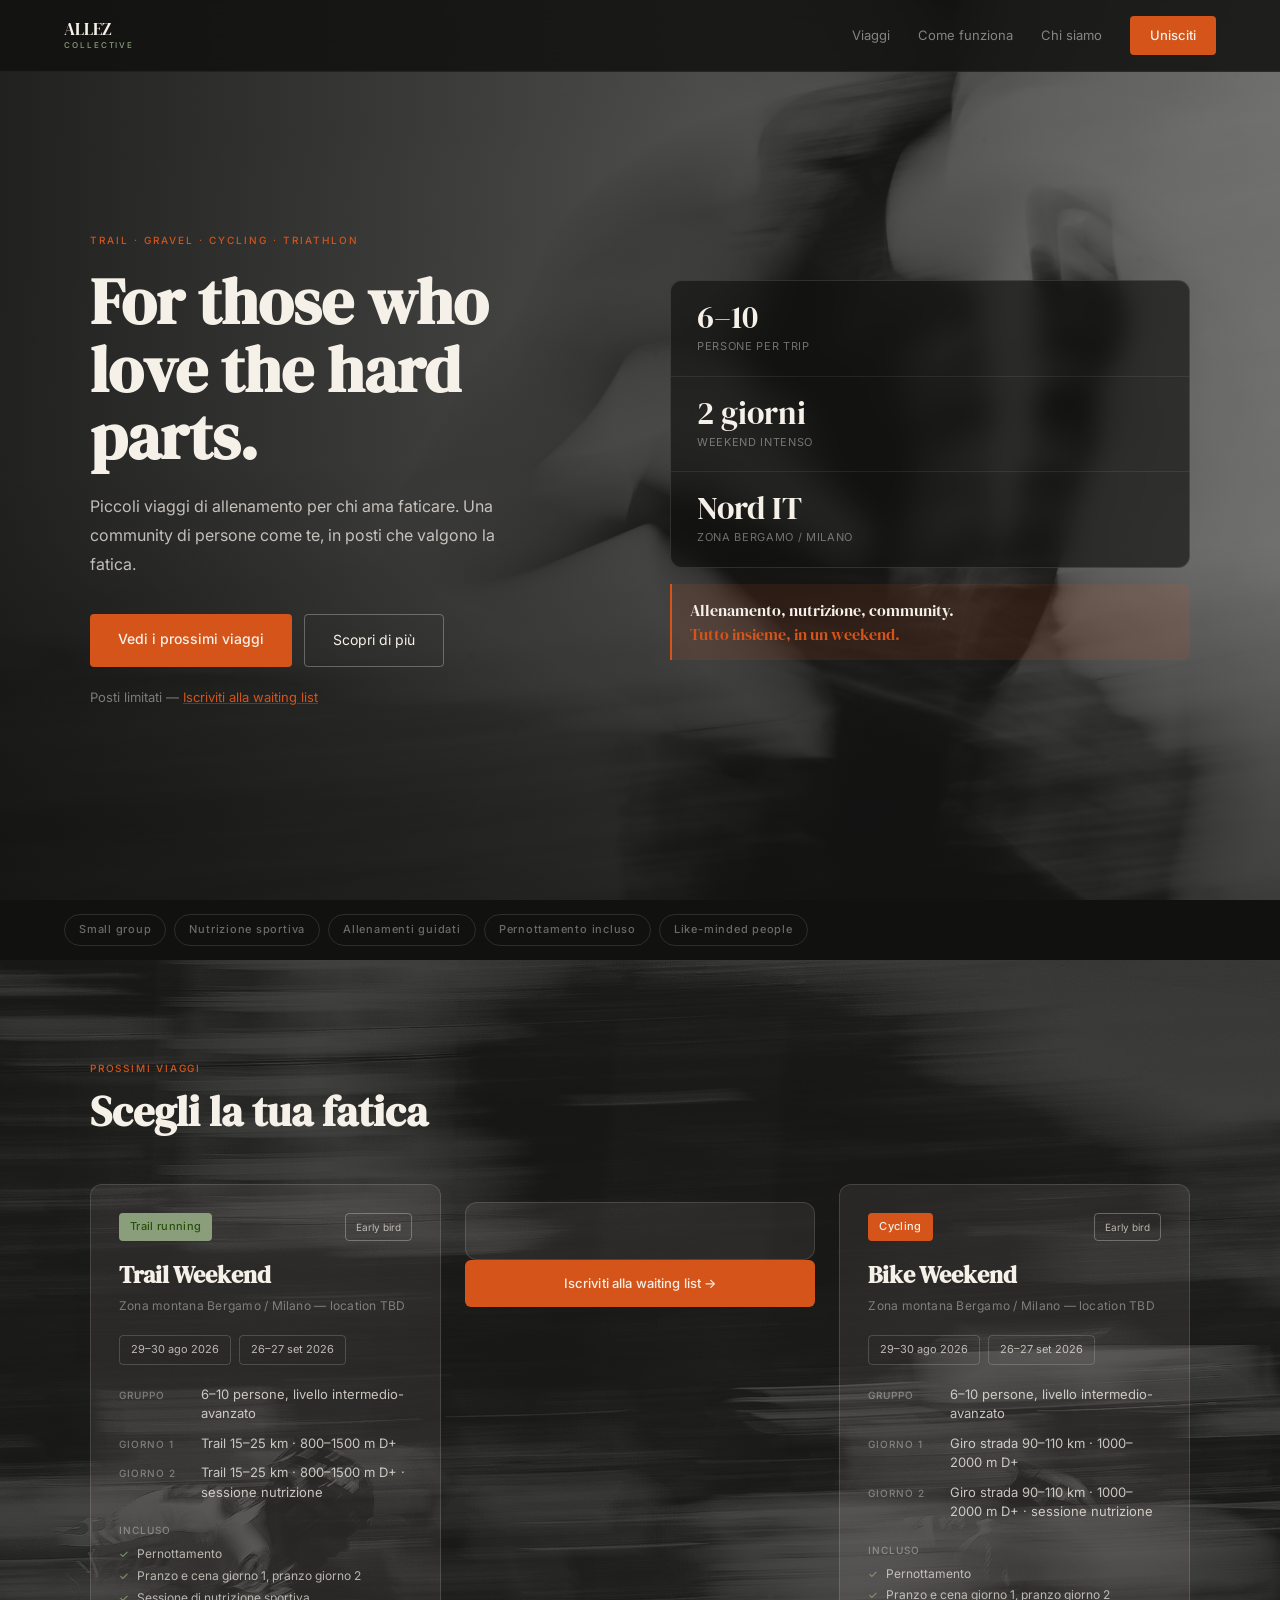
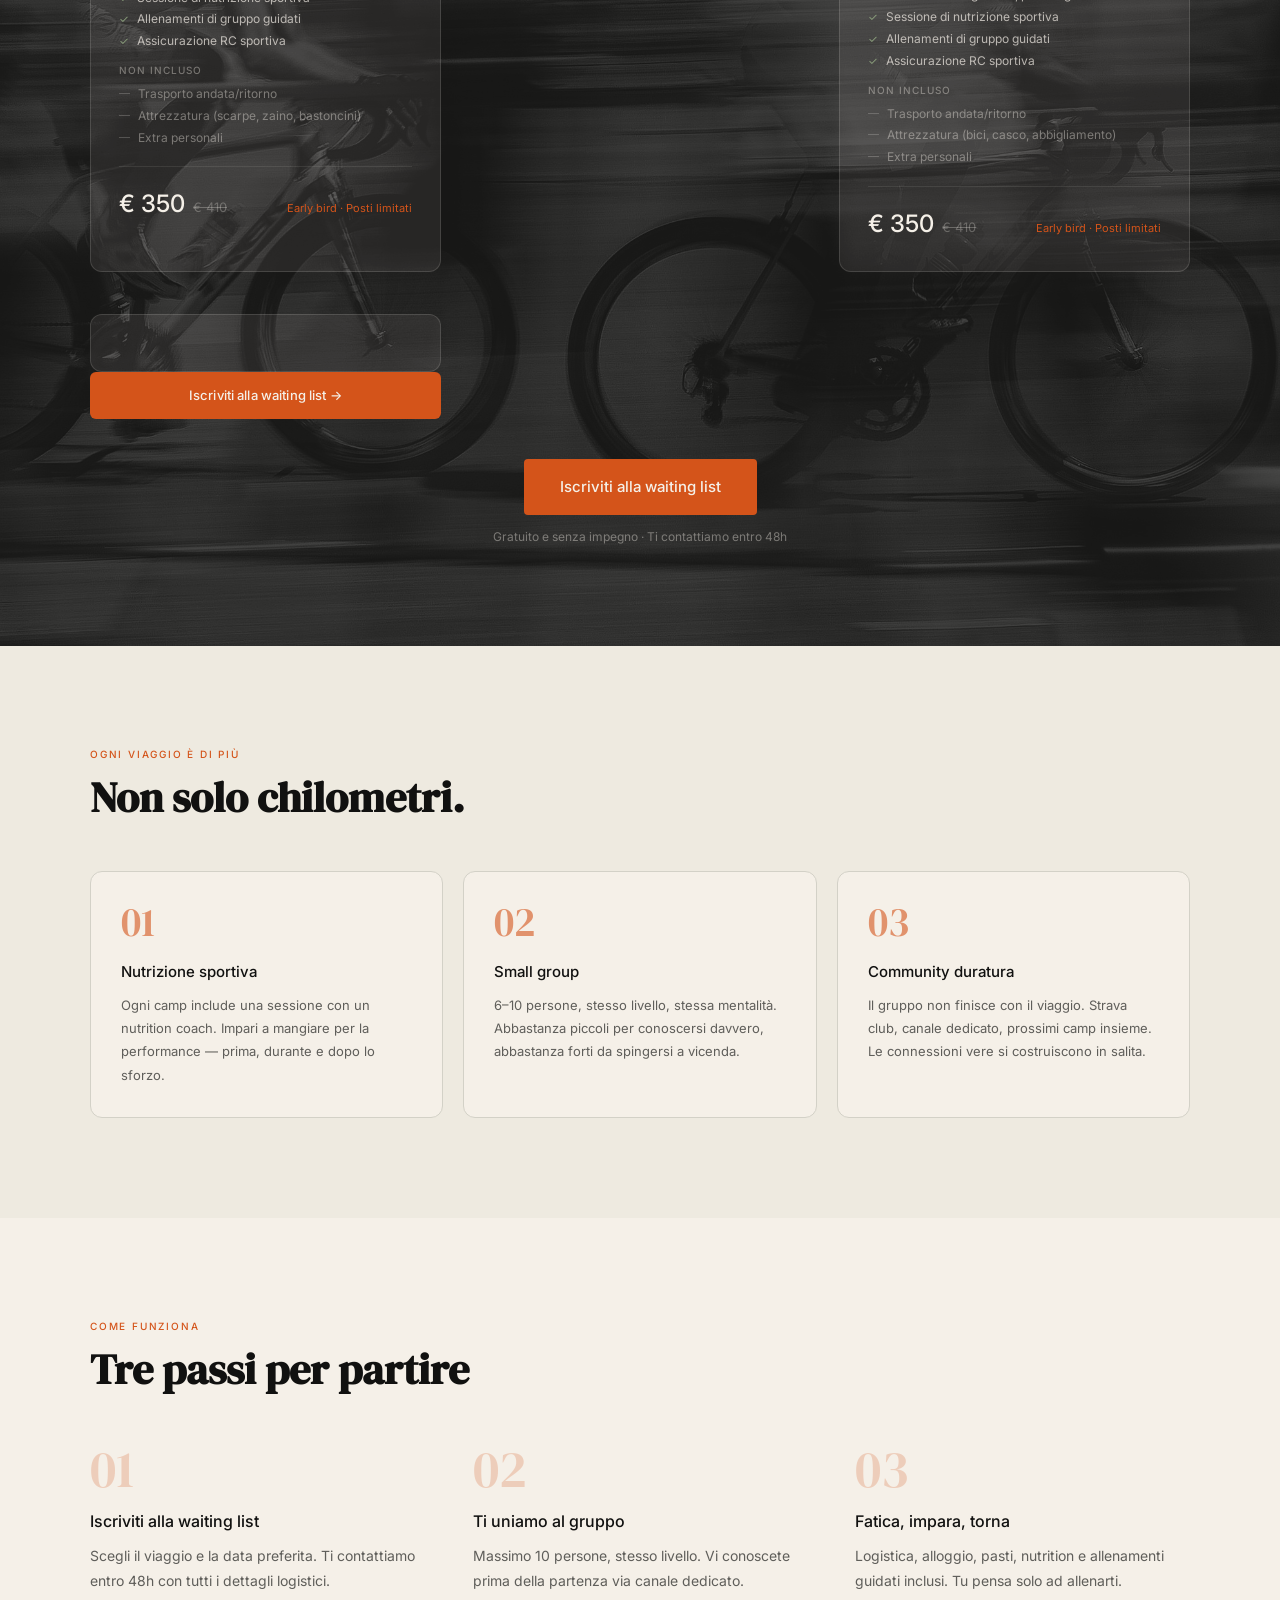
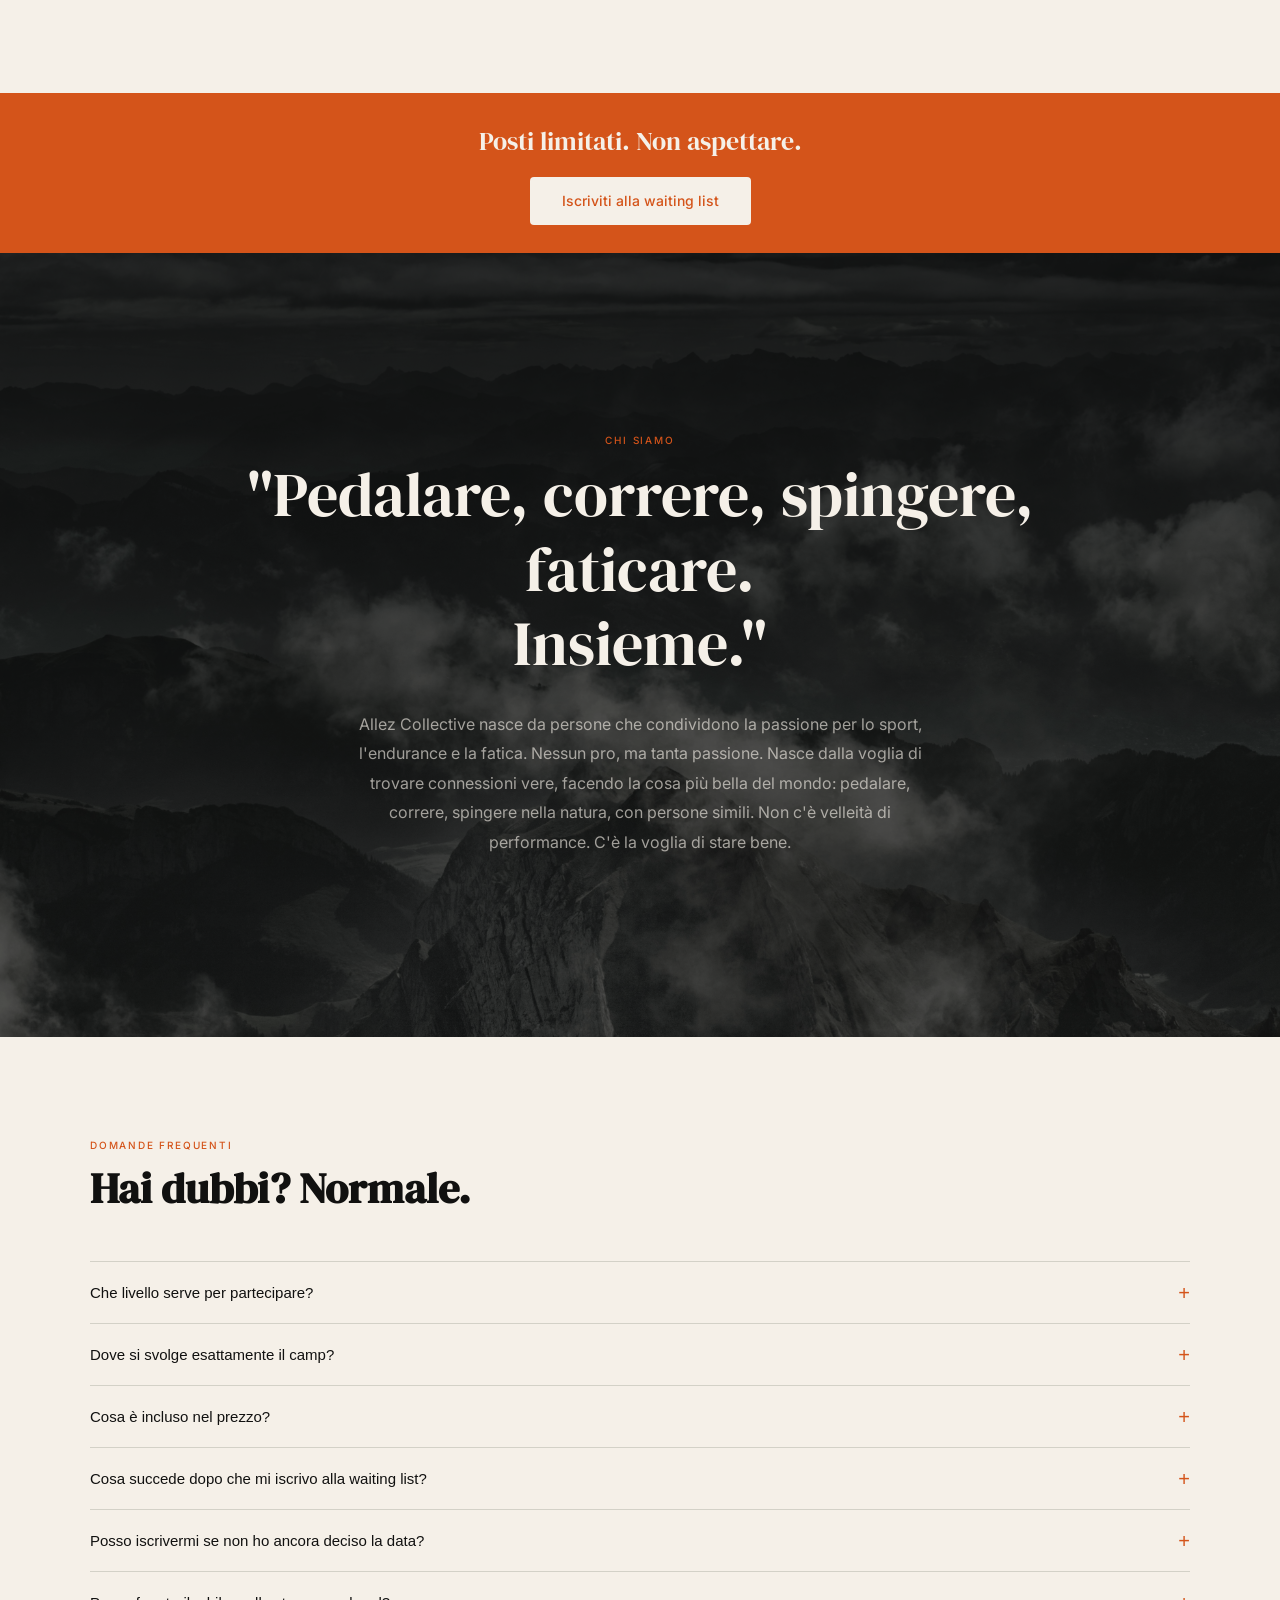
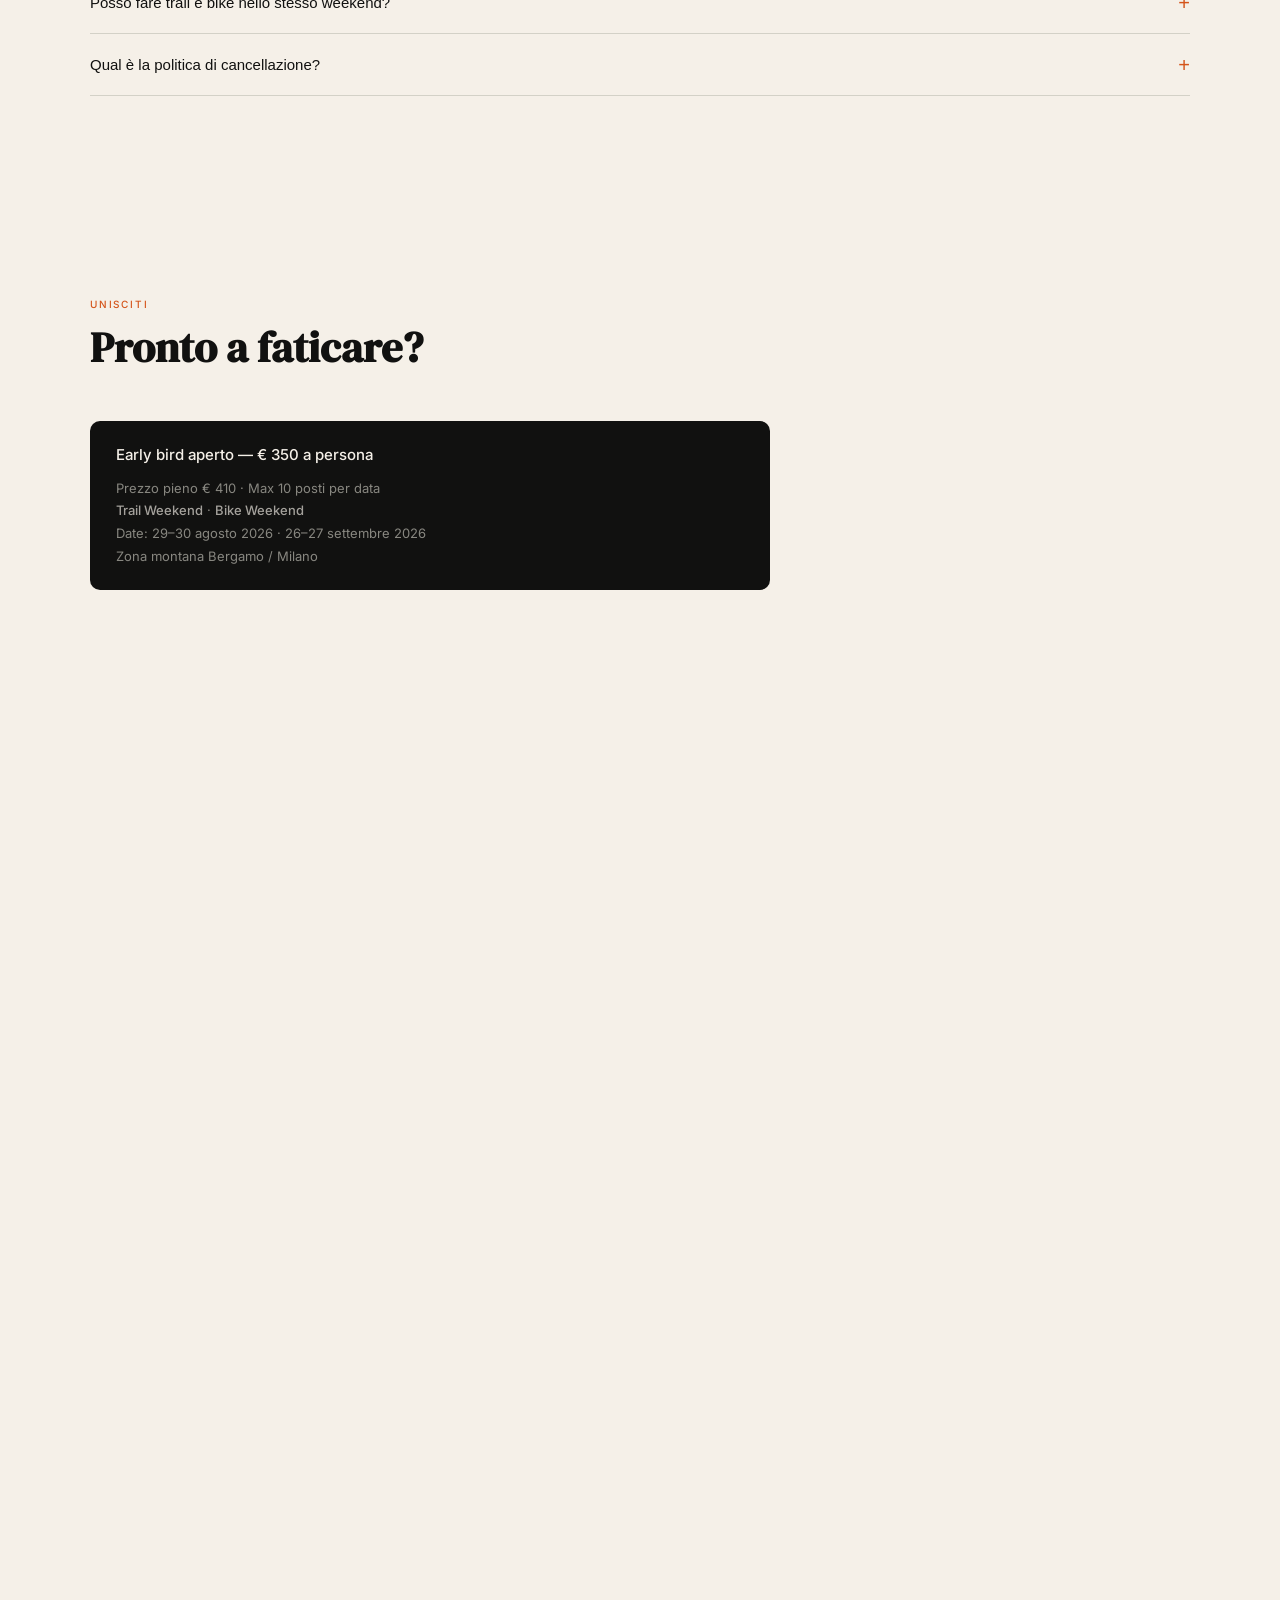
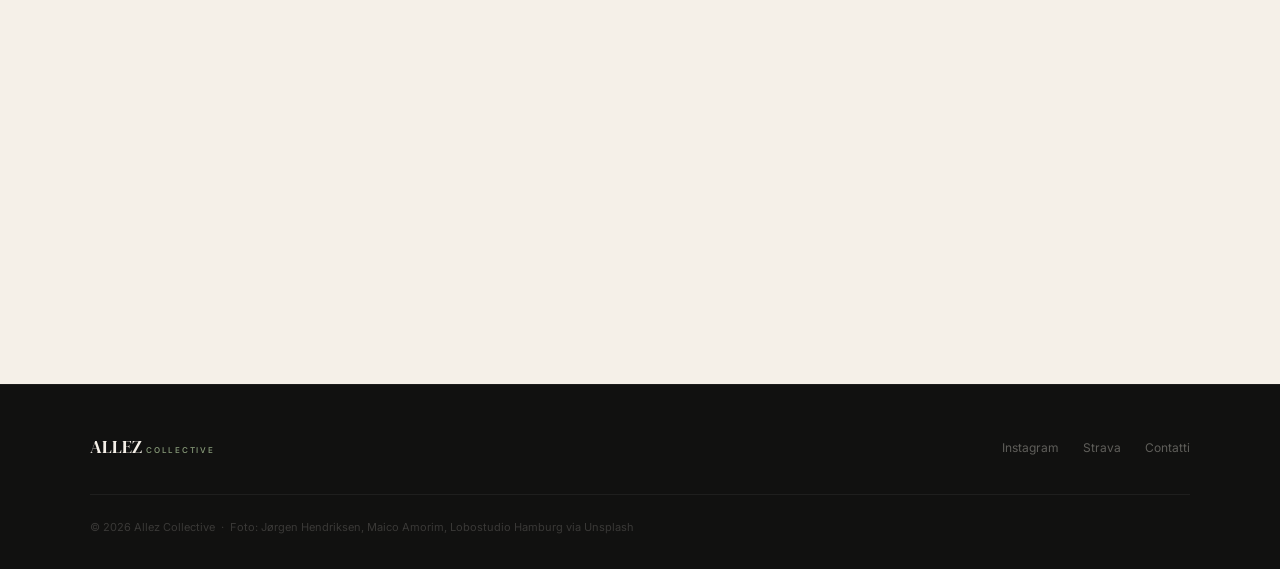
==== commit 4fc47c4b: "Add files via upload" ====
--- a/index.html
+++ b/index.html
@@ -203,6 +203,17 @@
     .footer-links a:hover { color: var(--offwhite); }
     .footer-copy { font-size: 11px; color: rgba(245,240,232,0.18); margin-top: 24px; max-width: var(--max); margin-left: auto; margin-right: auto; }
 
+    /* ── TRIP CTA BUTTON ── */
+    .trip-cta-btn {
+      display: block; width: 100%; text-align: center;
+      background: var(--orange); color: var(--offwhite);
+      font-size: 13px; font-weight: 500;
+      padding: 13px 20px; border-radius: 6px;
+      text-decoration: none; transition: background .2s;
+      letter-spacing: 0.01em;
+    }
+    .trip-cta-btn:hover { background: #b84517; }
+
     /* ── RESPONSIVE ── */
     @media (max-width: 900px) {
       .hero-inner { grid-template-columns: 1fr; }
@@ -267,6 +278,9 @@
             <a href="#viaggi" class="btn-primary">Vedi i prossimi viaggi</a>
             <a href="#chi-siamo" class="btn-ghost">Scopri di più</a>
           </div>
+          <p style="margin-top:20px; font-size:13px; color:rgba(245,240,232,0.45);">
+            Posti limitati — <a href="#waitlist" style="color:var(--orange); text-decoration:underline; text-decoration-color: rgba(212,84,26,0.4);">Iscriviti alla waiting list</a>
+          </p>
         </div>
         <div class="hero-right-col">
           <div class="hero-stats-card">
@@ -353,7 +367,10 @@
           </div>
           <div class="trip-footer">
             <div><span class="price-main">€ 350</span><span class="price-was">€ 410</span></div>
-            <span class="trip-spots">Waiting list aperta</span>
+            <span class="trip-spots">Early bird · Posti limitati</span>
+          </div>
+          <div style="margin-top:18px;">
+            <a href="#waitlist" class="trip-cta-btn">Iscriviti alla waiting list &rarr;</a>
           </div>
         </a>
 
@@ -401,10 +418,19 @@
           </div>
           <div class="trip-footer">
             <div><span class="price-main">€ 350</span><span class="price-was">€ 410</span></div>
-            <span class="trip-spots">Waiting list aperta</span>
+            <span class="trip-spots">Early bird · Posti limitati</span>
+          </div>
+          <div style="margin-top:18px;">
+            <a href="#waitlist" class="trip-cta-btn">Iscriviti alla waiting list &rarr;</a>
           </div>
         </a>
 
+      </div>
+
+      <!-- Bottom CTA after both cards -->
+      <div style="margin-top:40px; text-align:center;">
+        <a href="#waitlist" class="btn-primary" style="display:inline-block; font-size:15px; padding:16px 36px;">Iscriviti alla waiting list</a>
+        <p style="margin-top:12px; font-size:12px; color:rgba(245,240,232,0.4);">Gratuito e senza impegno · Ti contattiamo entro 48h</p>
       </div>
     </div>
   </section>
@@ -459,6 +485,12 @@
     </div>
   </section>
 
+  <!-- CTA BANNER between sections -->
+  <div style="background:var(--orange); padding: 28px var(--pad); text-align:center;">
+    <p style="font-family:'DM Serif Display',serif; font-size:clamp(18px,2.5vw,26px); color:var(--offwhite); margin-bottom:14px;">Posti limitati. Non aspettare.</p>
+    <a href="#waitlist" style="display:inline-block; background:var(--offwhite); color:var(--orange); font-size:14px; font-weight:500; padding:13px 32px; border-radius:4px; text-decoration:none; transition: opacity .2s;">Iscriviti alla waiting list</a>
+  </div>
+
   <!-- MANIFESTO: mountain photo — same photo-section pattern -->
   <section class="manifesto photo-section" id="chi-siamo">
     <div class="photo-bg"></div>
@@ -466,8 +498,8 @@
     <div class="photo-content">
       <div class="manifesto-inner">
         <span class="section-label">CHI SIAMO</span>
-        <blockquote>"La fatica è il viaggio."</blockquote>
-        <p>Allez Collective non è una scuola di sport. È una comunità di persone che hanno scelto la fatica come modo di viaggiare — e di crescere. Nessun agonismo, nessuna performance. Solo persone come te, voglia di faticare, e posti bellissimi.</p>
+        <blockquote>"Pedalare, correre, spingere, faticare.<br>Insieme."</blockquote>
+        <p>Allez Collective nasce da persone che condividono la passione per lo sport, l'endurance e la fatica. Nessun pro, ma tanta passione. Nasce dalla voglia di trovare connessioni vere, facendo la cosa più bella del mondo: pedalare, correre, spingere nella natura, con persone simili. Non c'è velleità di performance. C'è la voglia di stare bene.</p>
       </div>
     </div>
   </section>
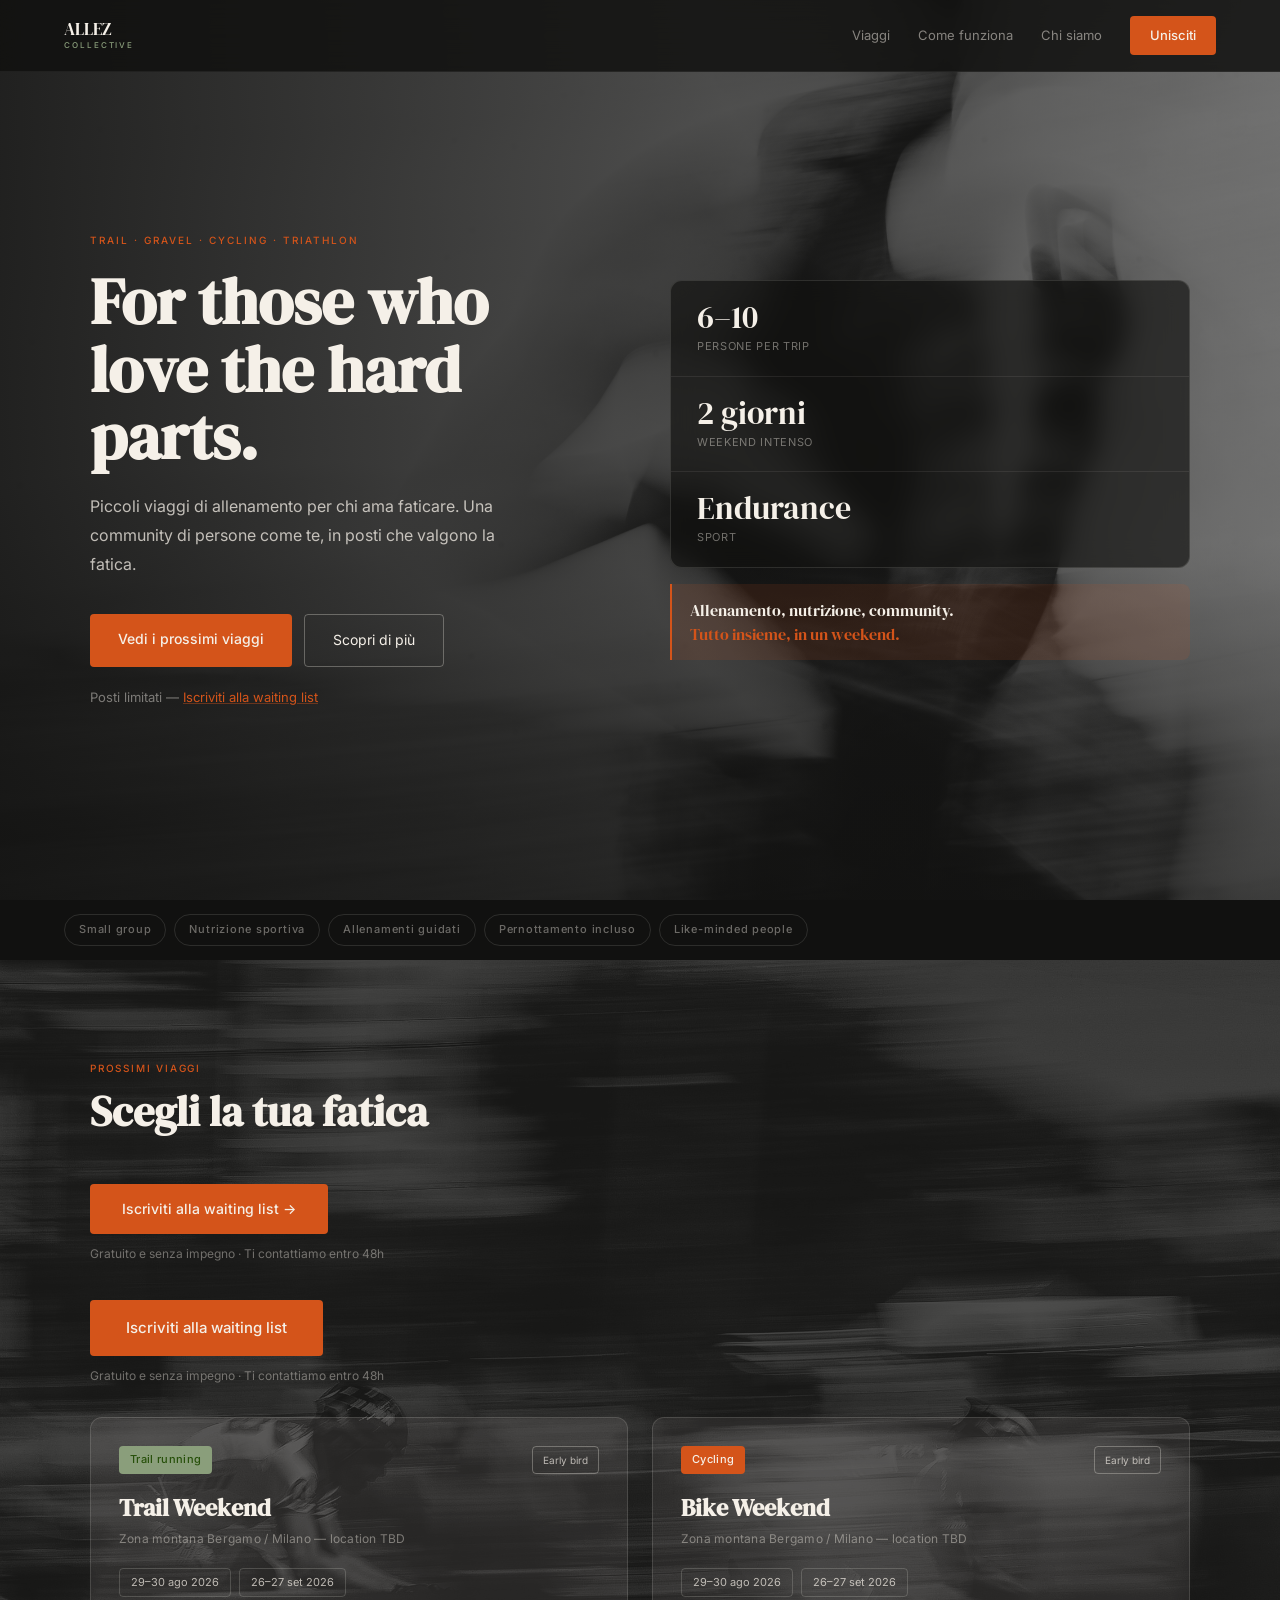
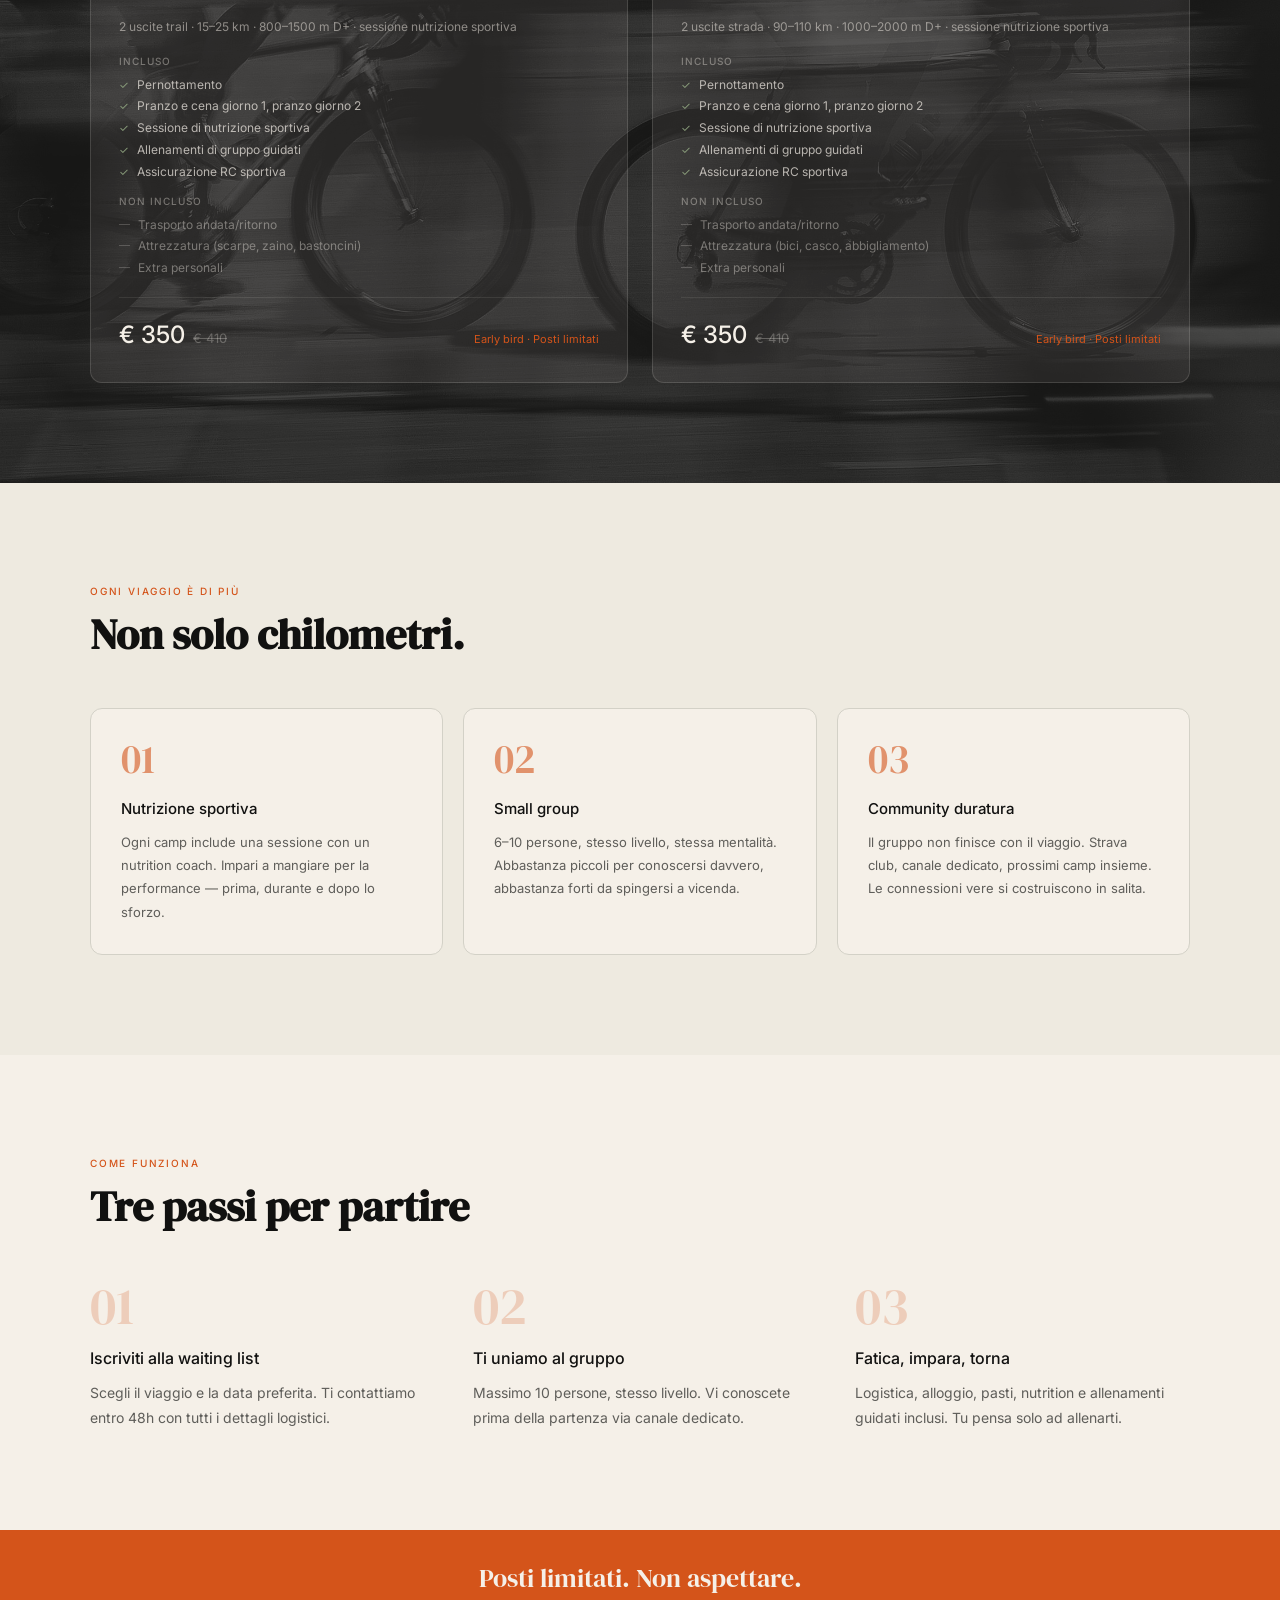
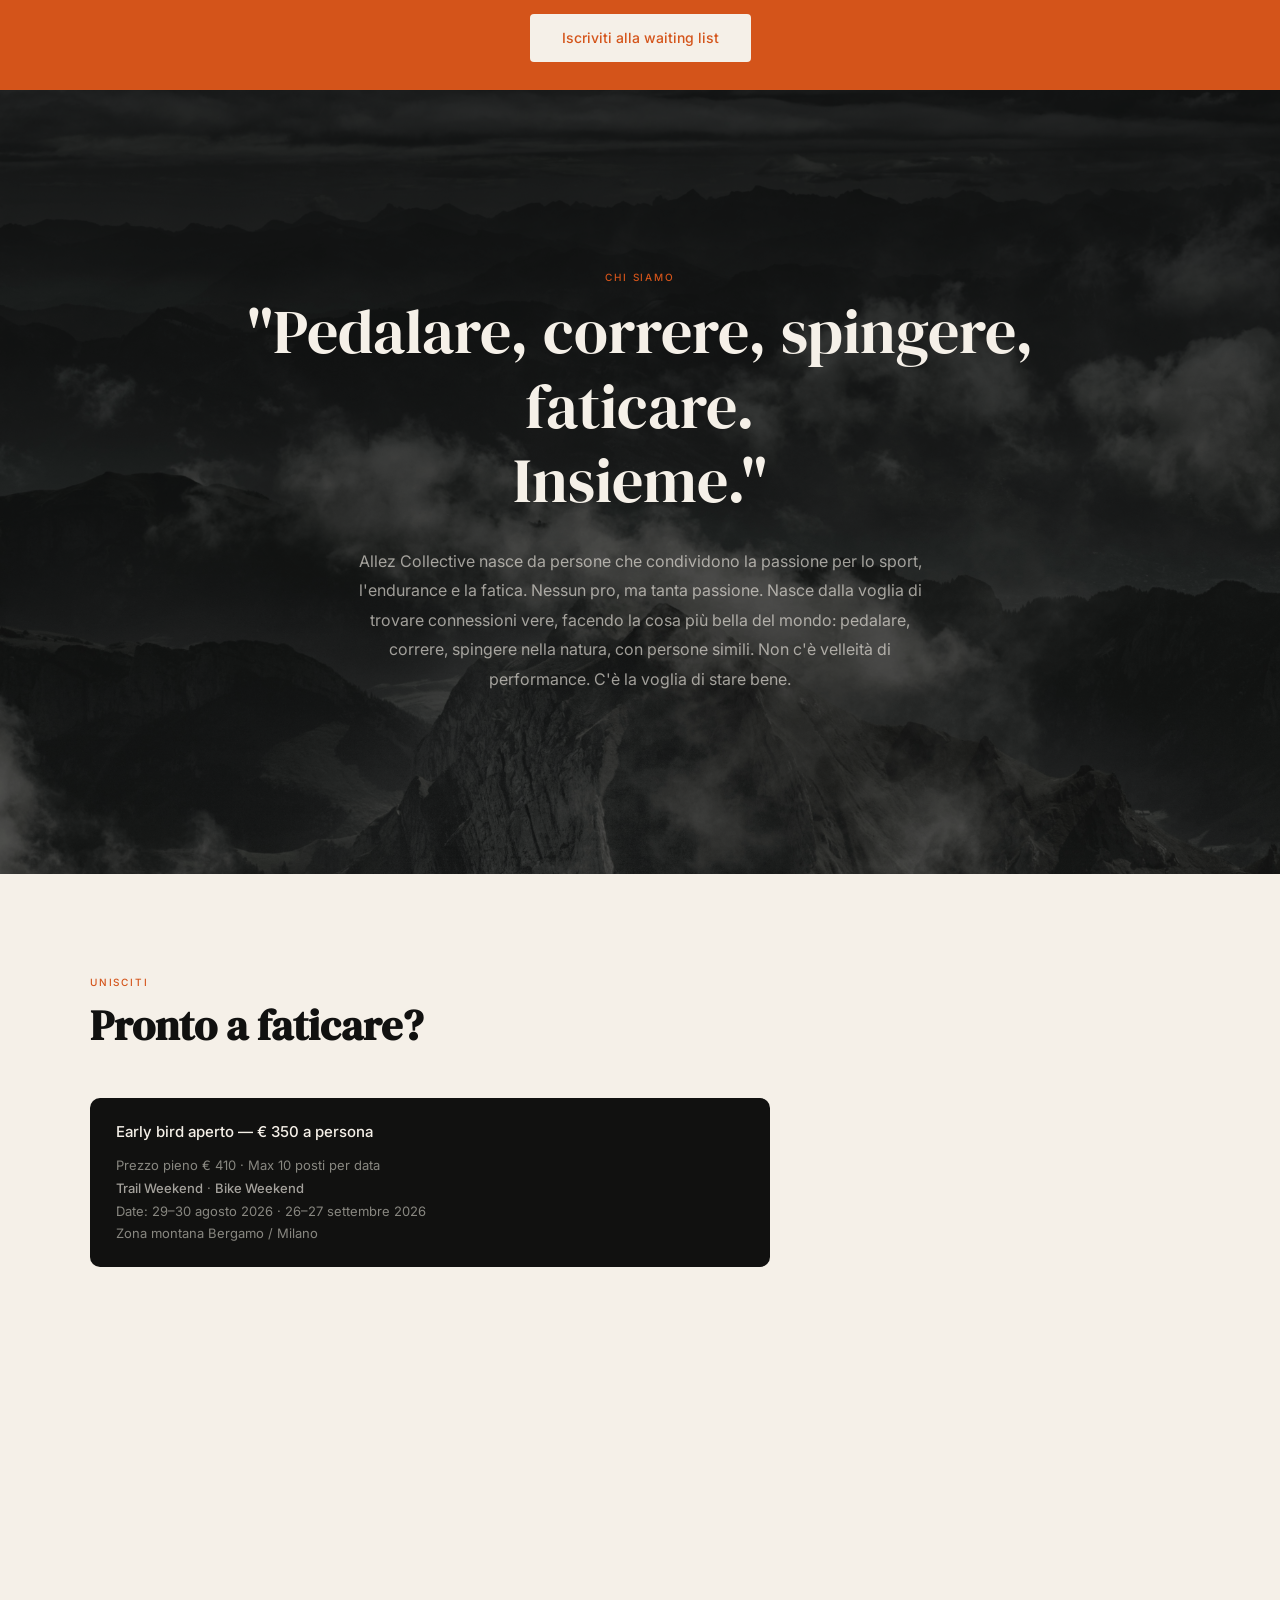
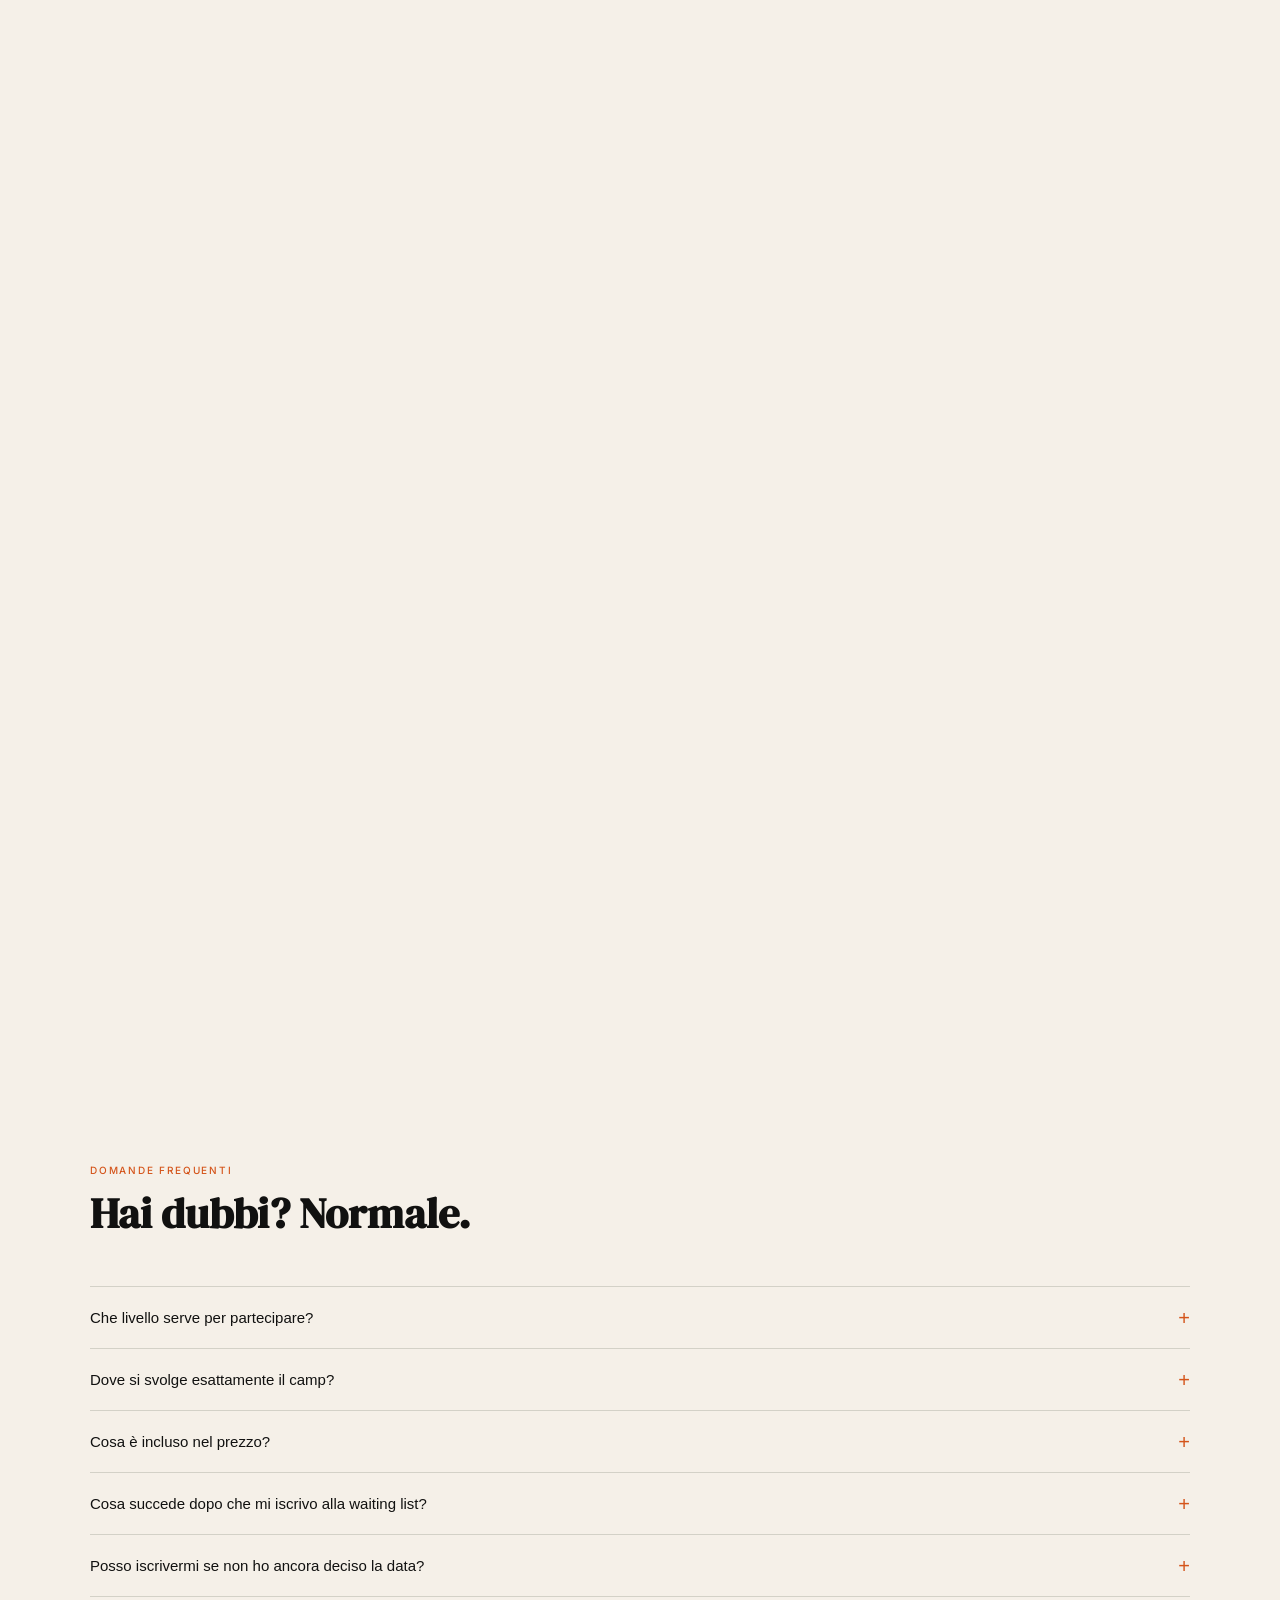
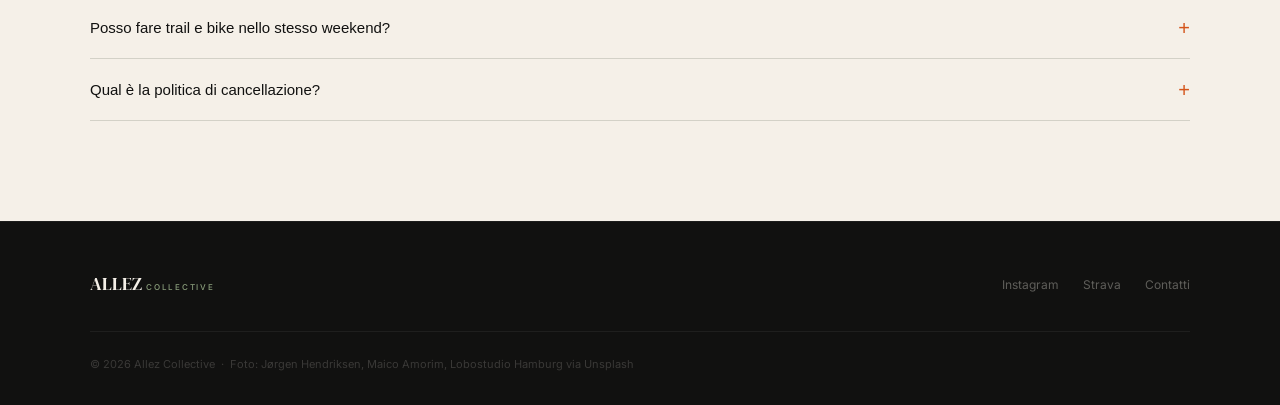
==== commit e95e857c: "Add files via upload" ====
--- a/index.html
+++ b/index.html
@@ -293,8 +293,8 @@
               <div class="stat-l">Weekend intenso</div>
             </div>
             <div class="hero-stat">
-              <div class="stat-n">Nord IT</div>
-              <div class="stat-l">Zona Bergamo / Milano</div>
+              <div class="stat-n">Endurance</div>
+              <div class="stat-l">Sport</div>
             </div>
           </div>
           <div class="hero-tagline">
@@ -321,6 +321,14 @@
     <div class="photo-content" style="max-width: var(--max); margin: 0 auto; width: 100%;">
       <span class="section-label">PROSSIMI VIAGGI</span>
       <h2 class="section-title section-title--light">Scegli la tua fatica</h2>
+      <div style="margin-bottom:36px;">
+        <a href="#waitlist" class="btn-primary" style="display:inline-block; font-size:14px; padding:14px 32px;">Iscriviti alla waiting list &rarr;</a>
+        <p style="margin-top:10px; font-size:12px; color:rgba(245,240,232,0.4);">Gratuito e senza impegno · Ti contattiamo entro 48h</p>
+      </div>
+      <div style="margin-bottom:32px;">
+        <a href="#waitlist" class="btn-primary" style="display:inline-block; font-size:15px; padding:16px 36px;">Iscriviti alla waiting list</a>
+        <p style="margin-top:10px; font-size:12px; color:rgba(245,240,232,0.4);">Gratuito e senza impegno · Ti contattiamo entro 48h</p>
+      </div>
       <div class="trips-grid">
 
         <!-- TRAIL -->
@@ -335,20 +343,7 @@
             <span class="date-chip">29–30 ago 2026</span>
             <span class="date-chip">26–27 set 2026</span>
           </div>
-          <div class="trip-details">
-            <div class="trip-detail">
-              <span class="trip-detail-label">Gruppo</span>
-              <span class="trip-detail-value">6–10 persone, livello intermedio-avanzato</span>
-            </div>
-            <div class="trip-detail">
-              <span class="trip-detail-label">Giorno 1</span>
-              <span class="trip-detail-value">Trail 15–25 km · 800–1500 m D+</span>
-            </div>
-            <div class="trip-detail">
-              <span class="trip-detail-label">Giorno 2</span>
-              <span class="trip-detail-value">Trail 15–25 km · 800–1500 m D+ · sessione nutrizione</span>
-            </div>
-          </div>
+          <p style="font-size:12px; color:rgba(245,240,232,0.5); margin-bottom:16px; line-height:1.6;">2 uscite trail · 15–25 km · 800–1500 m D+ · sessione nutrizione sportiva</p>
           <div class="trip-incl">
             <div class="trip-incl-title">Incluso</div>
             <div class="incl-list">
@@ -369,9 +364,6 @@
             <div><span class="price-main">€ 350</span><span class="price-was">€ 410</span></div>
             <span class="trip-spots">Early bird · Posti limitati</span>
           </div>
-          <div style="margin-top:18px;">
-            <a href="#waitlist" class="trip-cta-btn">Iscriviti alla waiting list &rarr;</a>
-          </div>
         </a>
 
         <!-- BIKE -->
@@ -386,20 +378,7 @@
             <span class="date-chip">29–30 ago 2026</span>
             <span class="date-chip">26–27 set 2026</span>
           </div>
-          <div class="trip-details">
-            <div class="trip-detail">
-              <span class="trip-detail-label">Gruppo</span>
-              <span class="trip-detail-value">6–10 persone, livello intermedio-avanzato</span>
-            </div>
-            <div class="trip-detail">
-              <span class="trip-detail-label">Giorno 1</span>
-              <span class="trip-detail-value">Giro strada 90–110 km · 1000–2000 m D+</span>
-            </div>
-            <div class="trip-detail">
-              <span class="trip-detail-label">Giorno 2</span>
-              <span class="trip-detail-value">Giro strada 90–110 km · 1000–2000 m D+ · sessione nutrizione</span>
-            </div>
-          </div>
+          <p style="font-size:12px; color:rgba(245,240,232,0.5); margin-bottom:16px; line-height:1.6;">2 uscite strada · 90–110 km · 1000–2000 m D+ · sessione nutrizione sportiva</p>
           <div class="trip-incl">
             <div class="trip-incl-title">Incluso</div>
             <div class="incl-list">
@@ -420,18 +399,11 @@
             <div><span class="price-main">€ 350</span><span class="price-was">€ 410</span></div>
             <span class="trip-spots">Early bird · Posti limitati</span>
           </div>
-          <div style="margin-top:18px;">
-            <a href="#waitlist" class="trip-cta-btn">Iscriviti alla waiting list &rarr;</a>
-          </div>
         </a>
 
       </div>
 
-      <!-- Bottom CTA after both cards -->
-      <div style="margin-top:40px; text-align:center;">
-        <a href="#waitlist" class="btn-primary" style="display:inline-block; font-size:15px; padding:16px 36px;">Iscriviti alla waiting list</a>
-        <p style="margin-top:12px; font-size:12px; color:rgba(245,240,232,0.4);">Gratuito e senza impegno · Ti contattiamo entro 48h</p>
-      </div>
+
     </div>
   </section>
 
@@ -500,73 +472,6 @@
         <span class="section-label">CHI SIAMO</span>
         <blockquote>"Pedalare, correre, spingere, faticare.<br>Insieme."</blockquote>
         <p>Allez Collective nasce da persone che condividono la passione per lo sport, l'endurance e la fatica. Nessun pro, ma tanta passione. Nasce dalla voglia di trovare connessioni vere, facendo la cosa più bella del mondo: pedalare, correre, spingere nella natura, con persone simili. Non c'è velleità di performance. C'è la voglia di stare bene.</p>
-      </div>
-    </div>
-  </section>
-
-  <!-- FAQ -->
-  <section class="section" id="faq">
-    <div class="section-inner">
-      <span class="section-label">DOMANDE FREQUENTI</span>
-      <h2 class="section-title">Hai dubbi? Normale.</h2>
-      <div class="faq-list">
-
-        <div class="faq-item">
-          <button class="faq-q" onclick="toggleFaq(this)">
-            <span class="faq-q-text">Che livello serve per partecipare?</span>
-            <i class="faq-icon">+</i>
-          </button>
-          <div class="faq-a"><p>Intermedio-avanzato. Per il trail: devi essere a tuo agio su uscite da 20–30 km in montagna con dislivello significativo. Per il bike: giri da 90–120 km con 1500+ m D+ devono essere nella tua routine. Non servono tempi da podio — serve continuità di allenamento e voglia di faticare.</p></div>
-        </div>
-
-        <div class="faq-item">
-          <button class="faq-q" onclick="toggleFaq(this)">
-            <span class="faq-q-text">Dove si svolge esattamente il camp?</span>
-            <i class="faq-icon">+</i>
-          </button>
-          <div class="faq-a"><p>La location è nella zona montana tra Bergamo e Milano — Prealpi o Orobie. La sede esatta verrà comunicata al momento della conferma dell'iscrizione. Stiamo selezionando strutture in base alle route e alla logistica di gruppo.</p></div>
-        </div>
-
-        <div class="faq-item">
-          <button class="faq-q" onclick="toggleFaq(this)">
-            <span class="faq-q-text">Cosa è incluso nel prezzo?</span>
-            <i class="faq-icon">+</i>
-          </button>
-          <div class="faq-a"><p>Pernottamento, pranzo e cena del giorno 1, pranzo del giorno 2, sessione di nutrizione sportiva con un coach, allenamenti di gruppo guidati e assicurazione RC sportiva. Non sono inclusi il trasporto andata/ritorno, l'attrezzatura personale e gli extra.</p></div>
-        </div>
-
-        <div class="faq-item">
-          <button class="faq-q" onclick="toggleFaq(this)">
-            <span class="faq-q-text">Cosa succede dopo che mi iscrivo alla waiting list?</span>
-            <i class="faq-icon">+</i>
-          </button>
-          <div class="faq-a"><p>Ti contattiamo entro 48h con tutti i dettagli: location, programma completo, logistica e istruzioni per confermare il posto. Non devi pagare nulla ora — la waiting list è gratuita e senza impegno.</p></div>
-        </div>
-
-        <div class="faq-item">
-          <button class="faq-q" onclick="toggleFaq(this)">
-            <span class="faq-q-text">Posso iscrivermi se non ho ancora deciso la data?</span>
-            <i class="faq-icon">+</i>
-          </button>
-          <div class="faq-a"><p>Sì. Nel form puoi indicare la data preferita o "flessibile" — ti assegniamo al primo gruppo disponibile compatibile con le tue disponibilità.</p></div>
-        </div>
-
-        <div class="faq-item">
-          <button class="faq-q" onclick="toggleFaq(this)">
-            <span class="faq-q-text">Posso fare trail e bike nello stesso weekend?</span>
-            <i class="faq-icon">+</i>
-          </button>
-          <div class="faq-a"><p>No, ogni weekend è dedicato a un solo sport. I due camp hanno route, logistica e sessioni ottimizzate separatamente. Puoi però iscriverti a entrambi in date diverse.</p></div>
-        </div>
-
-        <div class="faq-item">
-          <button class="faq-q" onclick="toggleFaq(this)">
-            <span class="faq-q-text">Qual è la politica di cancellazione?</span>
-            <i class="faq-icon">+</i>
-          </button>
-          <div class="faq-a"><p>Ti forniremo tutti i dettagli al momento della conferma. In generale: cancellazioni con sufficiente anticipo vengono gestite con rimborso o spostamento di data. La nostra priorità è che tu riesca a partecipare.</p></div>
-        </div>
-
       </div>
     </div>
   </section>
@@ -608,6 +513,73 @@
     </div>
   </section>
 
+  <!-- FAQ -->
+  <section class="section" id="faq">
+    <div class="section-inner">
+      <span class="section-label">DOMANDE FREQUENTI</span>
+      <h2 class="section-title">Hai dubbi? Normale.</h2>
+      <div class="faq-list">
+
+        <div class="faq-item">
+          <button class="faq-q" onclick="toggleFaq(this)">
+            <span class="faq-q-text">Che livello serve per partecipare?</span>
+            <i class="faq-icon">+</i>
+          </button>
+          <div class="faq-a"><p>Intermedio-avanzato. Per il trail: devi essere a tuo agio su uscite da 20–30 km in montagna con dislivello significativo. Per il bike: giri da 90–120 km con 1500+ m D+ devono essere nella tua routine. Non servono tempi da podio — serve continuità di allenamento e voglia di faticare.</p></div>
+        </div>
+
+        <div class="faq-item">
+          <button class="faq-q" onclick="toggleFaq(this)">
+            <span class="faq-q-text">Dove si svolge esattamente il camp?</span>
+            <i class="faq-icon">+</i>
+          </button>
+          <div class="faq-a"><p>La location è nella zona montana tra Bergamo e Milano — Prealpi o Orobie. La sede esatta verrà comunicata al momento della conferma dell'iscrizione. Stiamo selezionando strutture in base alle route e alla logistica di gruppo.</p></div>
+        </div>
+
+        <div class="faq-item">
+          <button class="faq-q" onclick="toggleFaq(this)">
+            <span class="faq-q-text">Cosa è incluso nel prezzo?</span>
+            <i class="faq-icon">+</i>
+          </button>
+          <div class="faq-a"><p>Pernottamento, pranzo e cena del giorno 1, pranzo del giorno 2, sessione di nutrizione sportiva con un coach, allenamenti di gruppo guidati e assicurazione RC sportiva. Non sono inclusi il trasporto andata/ritorno, l'attrezzatura personale e gli extra.</p></div>
+        </div>
+
+        <div class="faq-item">
+          <button class="faq-q" onclick="toggleFaq(this)">
+            <span class="faq-q-text">Cosa succede dopo che mi iscrivo alla waiting list?</span>
+            <i class="faq-icon">+</i>
+          </button>
+          <div class="faq-a"><p>Ti contattiamo entro 48h con tutti i dettagli: location, programma completo, logistica e istruzioni per confermare il posto. Non devi pagare nulla ora — la waiting list è gratuita e senza impegno.</p></div>
+        </div>
+
+        <div class="faq-item">
+          <button class="faq-q" onclick="toggleFaq(this)">
+            <span class="faq-q-text">Posso iscrivermi se non ho ancora deciso la data?</span>
+            <i class="faq-icon">+</i>
+          </button>
+          <div class="faq-a"><p>Sì. Nel form puoi indicare la data preferita o "flessibile" — ti assegniamo al primo gruppo disponibile compatibile con le tue disponibilità.</p></div>
+        </div>
+
+        <div class="faq-item">
+          <button class="faq-q" onclick="toggleFaq(this)">
+            <span class="faq-q-text">Posso fare trail e bike nello stesso weekend?</span>
+            <i class="faq-icon">+</i>
+          </button>
+          <div class="faq-a"><p>No, ogni weekend è dedicato a un solo sport. I due camp hanno route, logistica e sessioni ottimizzate separatamente. Puoi però iscriverti a entrambi in date diverse.</p></div>
+        </div>
+
+        <div class="faq-item">
+          <button class="faq-q" onclick="toggleFaq(this)">
+            <span class="faq-q-text">Qual è la politica di cancellazione?</span>
+            <i class="faq-icon">+</i>
+          </button>
+          <div class="faq-a"><p>Ti forniremo tutti i dettagli al momento della conferma. In generale: cancellazioni con sufficiente anticipo vengono gestite con rimborso o spostamento di data. La nostra priorità è che tu riesca a partecipare.</p></div>
+        </div>
+
+      </div>
+    </div>
+  </section>
+
   <!-- FOOTER -->
   <footer>
     <div class="footer-inner">
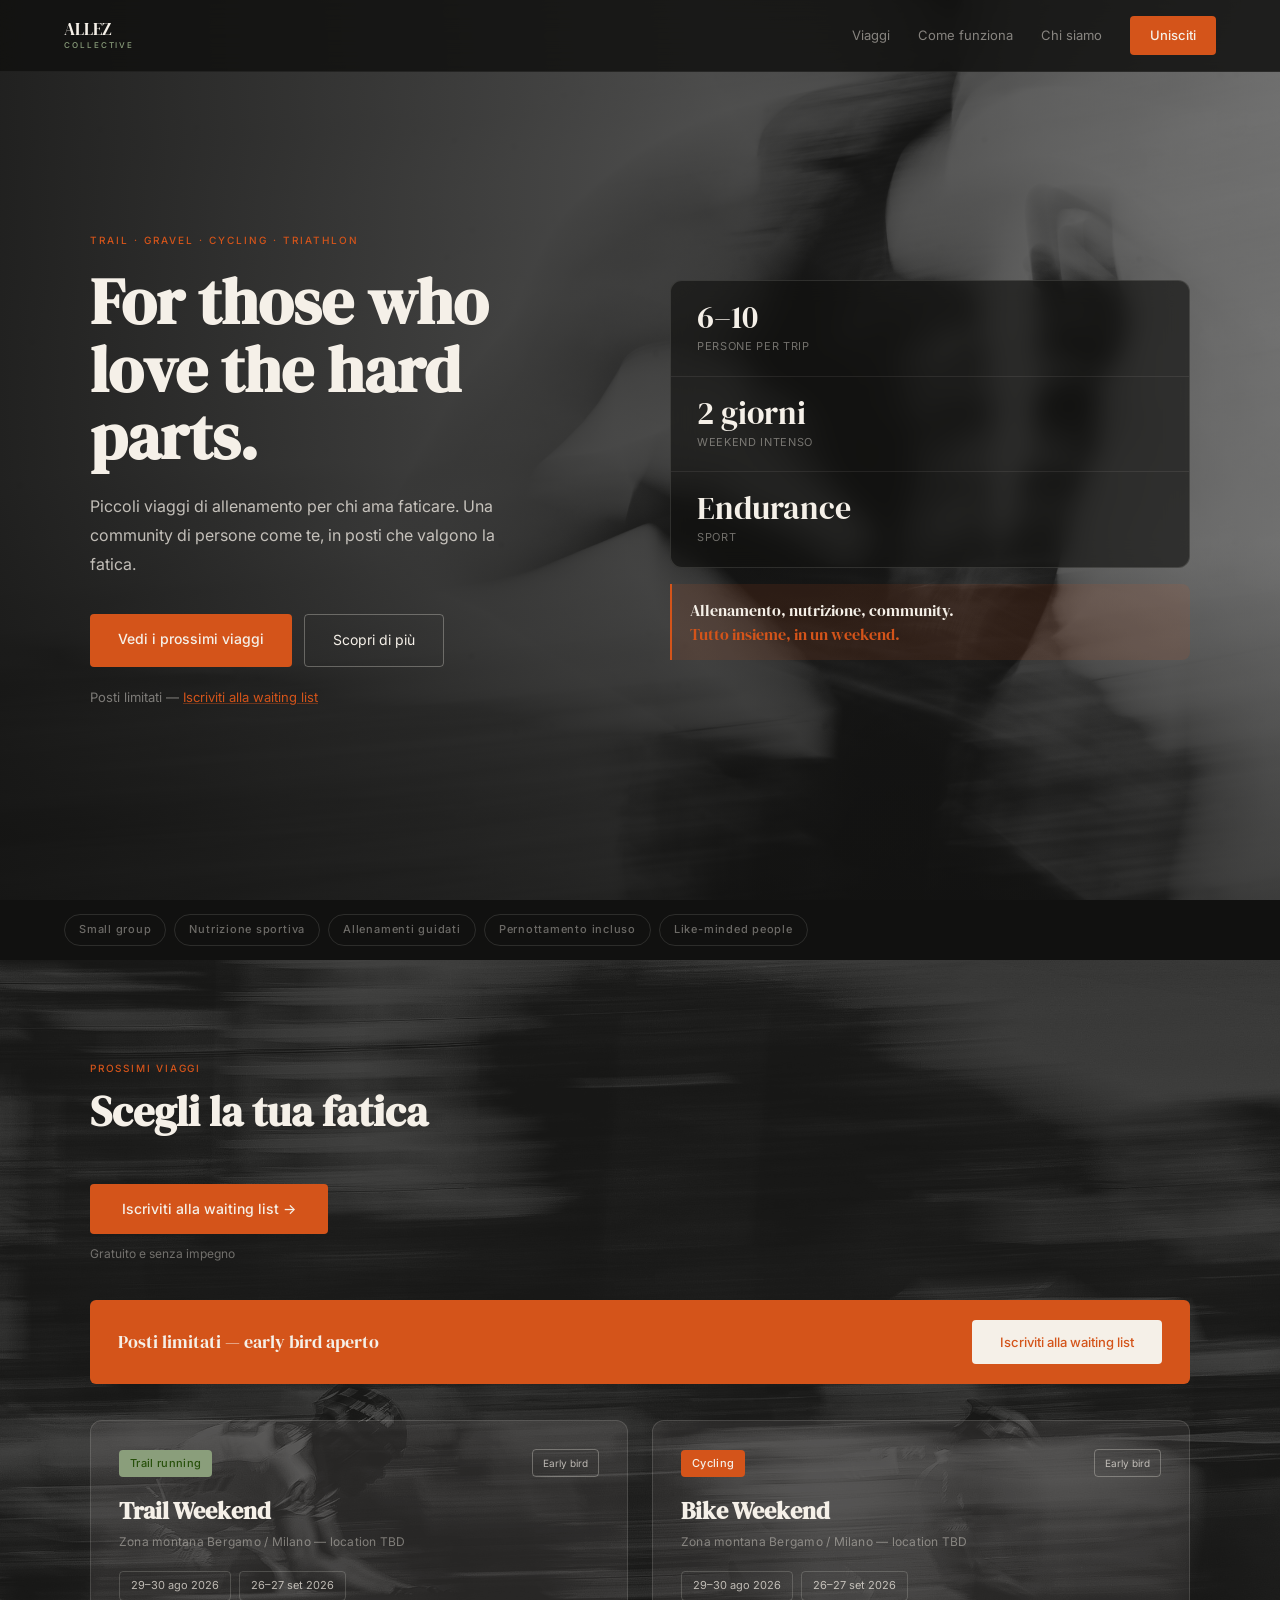
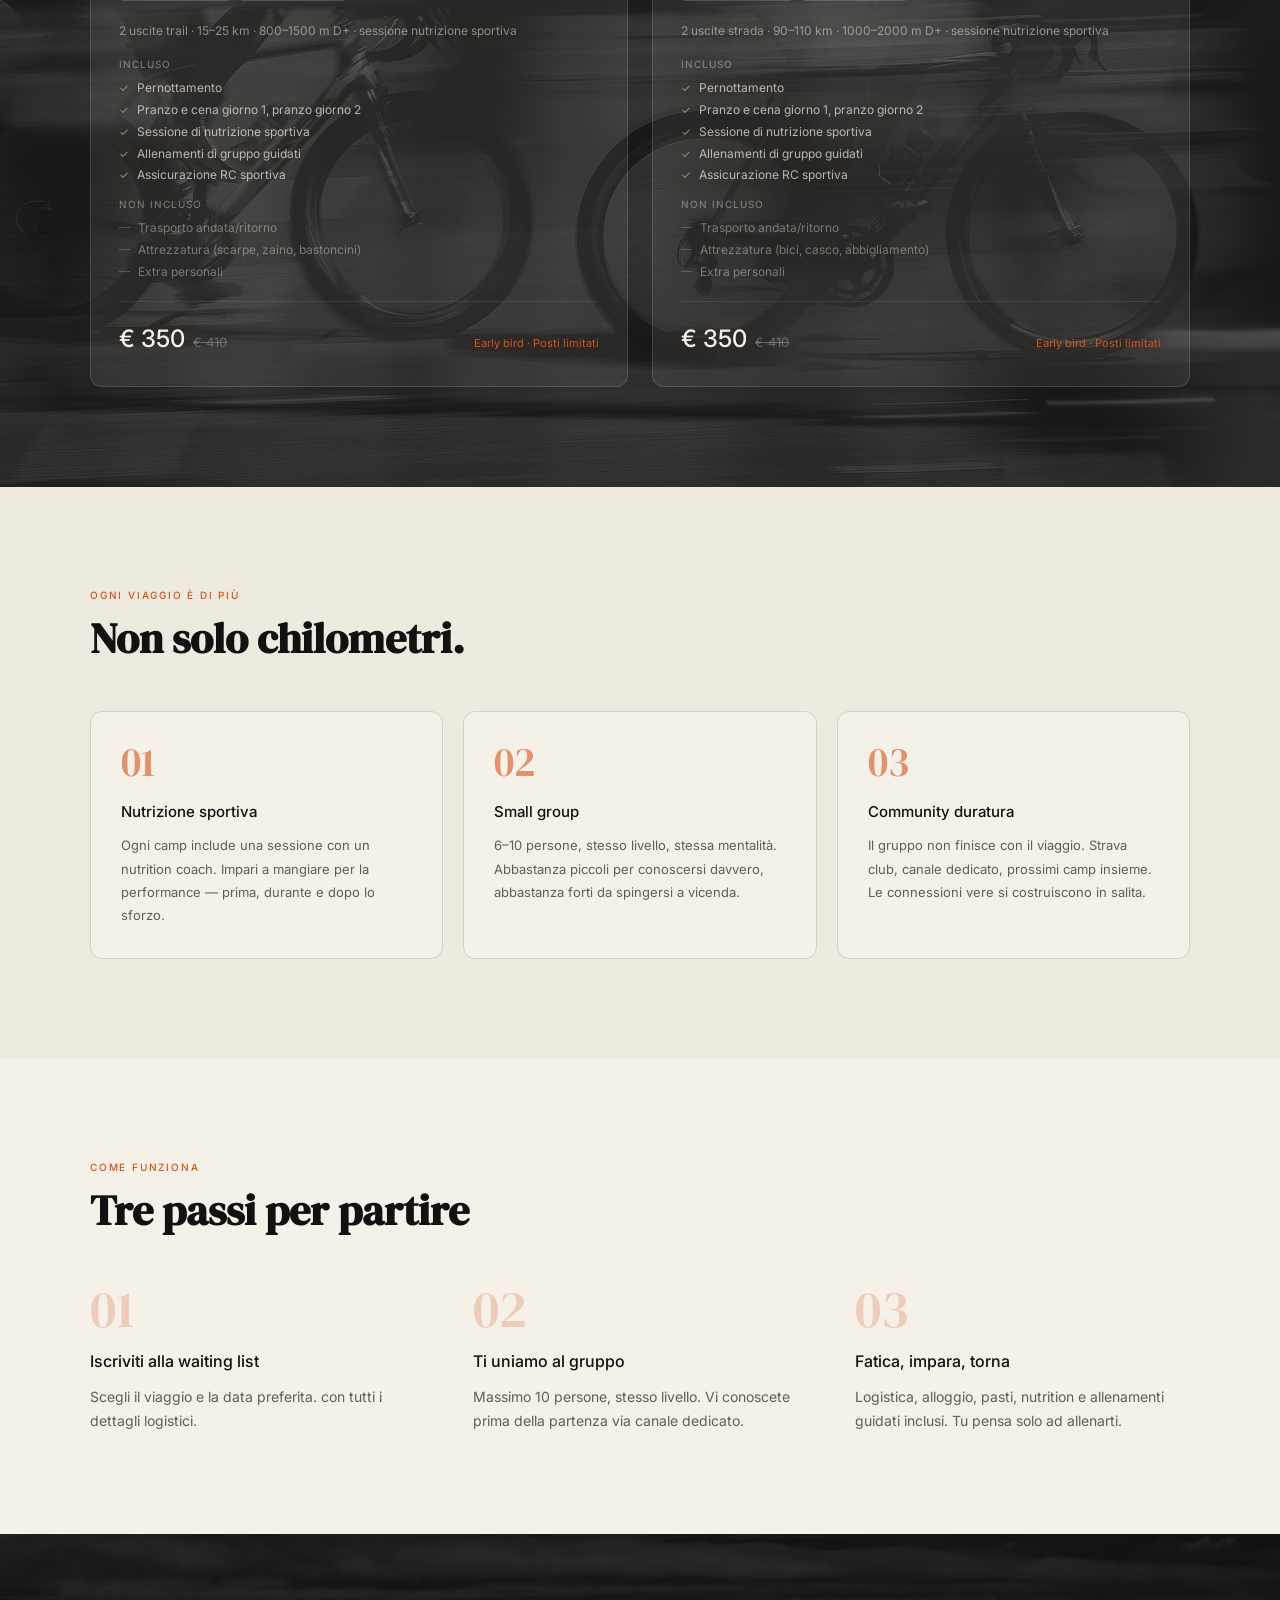
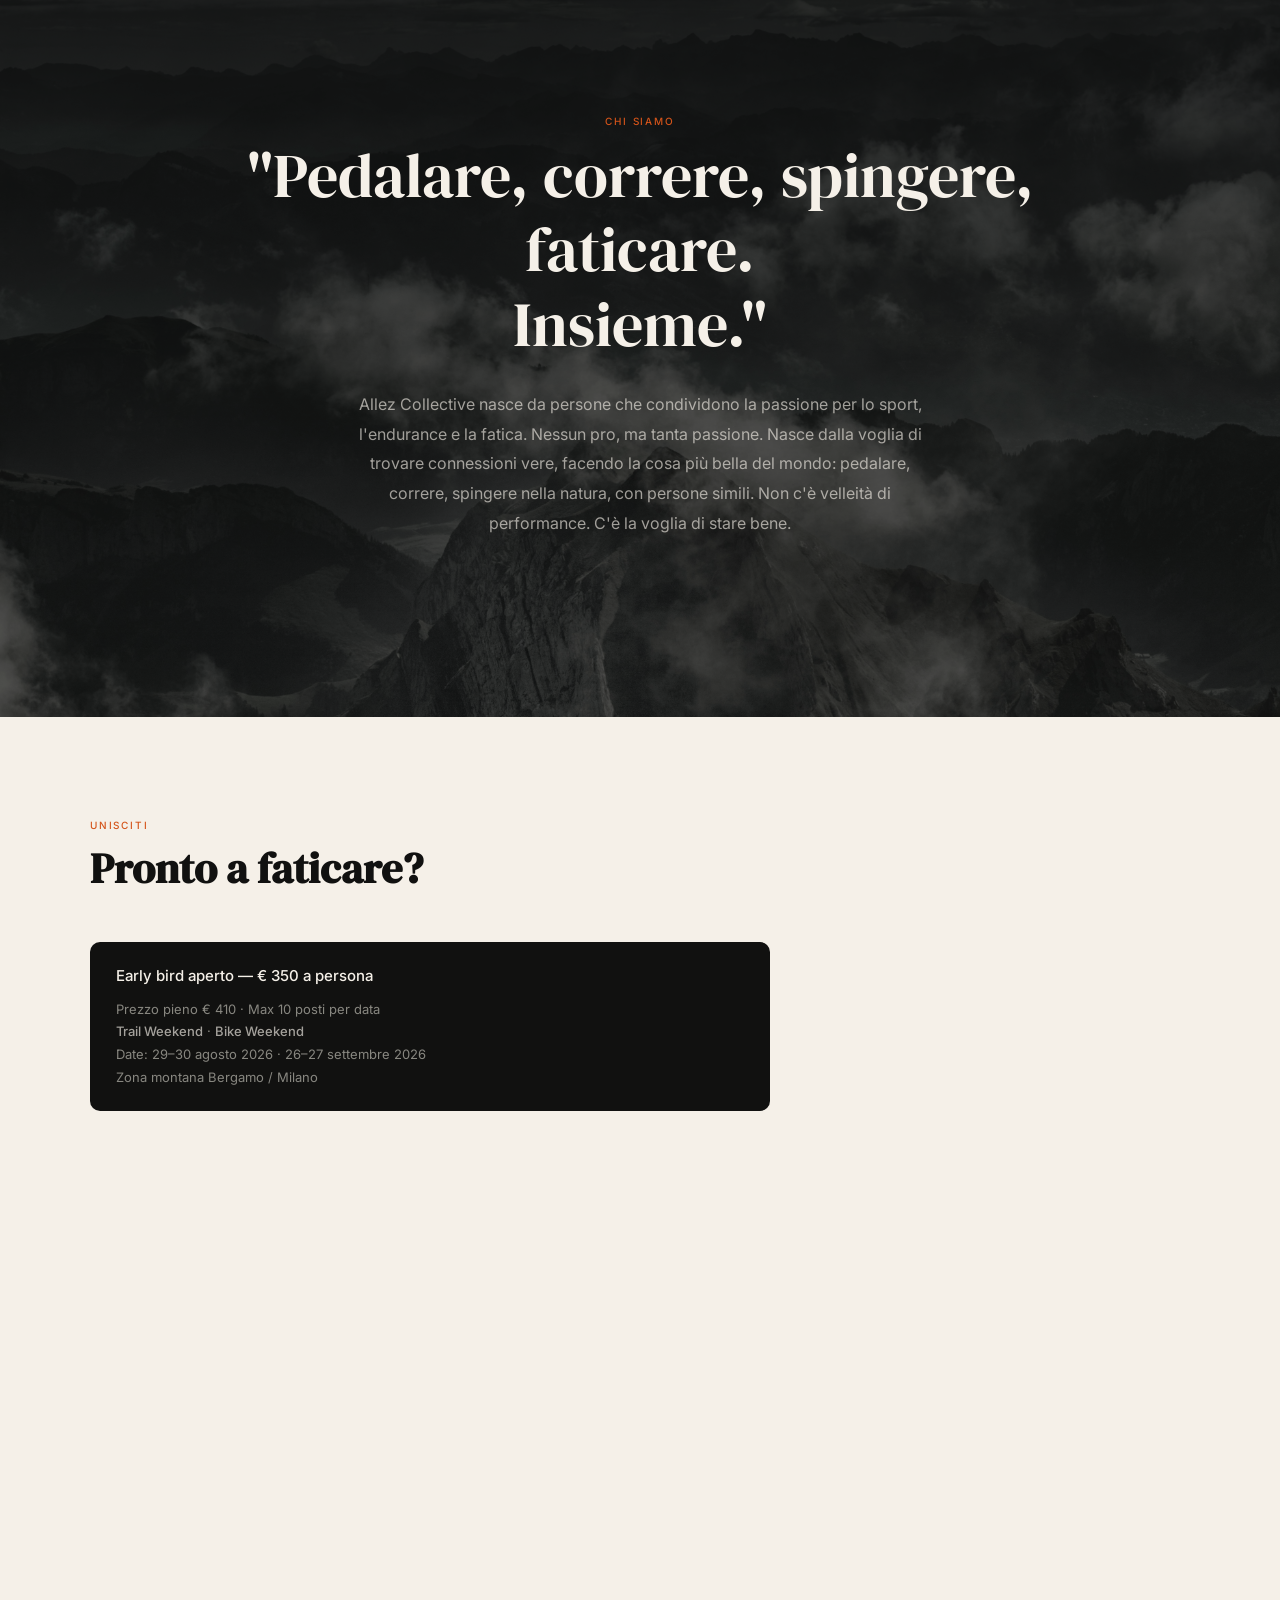
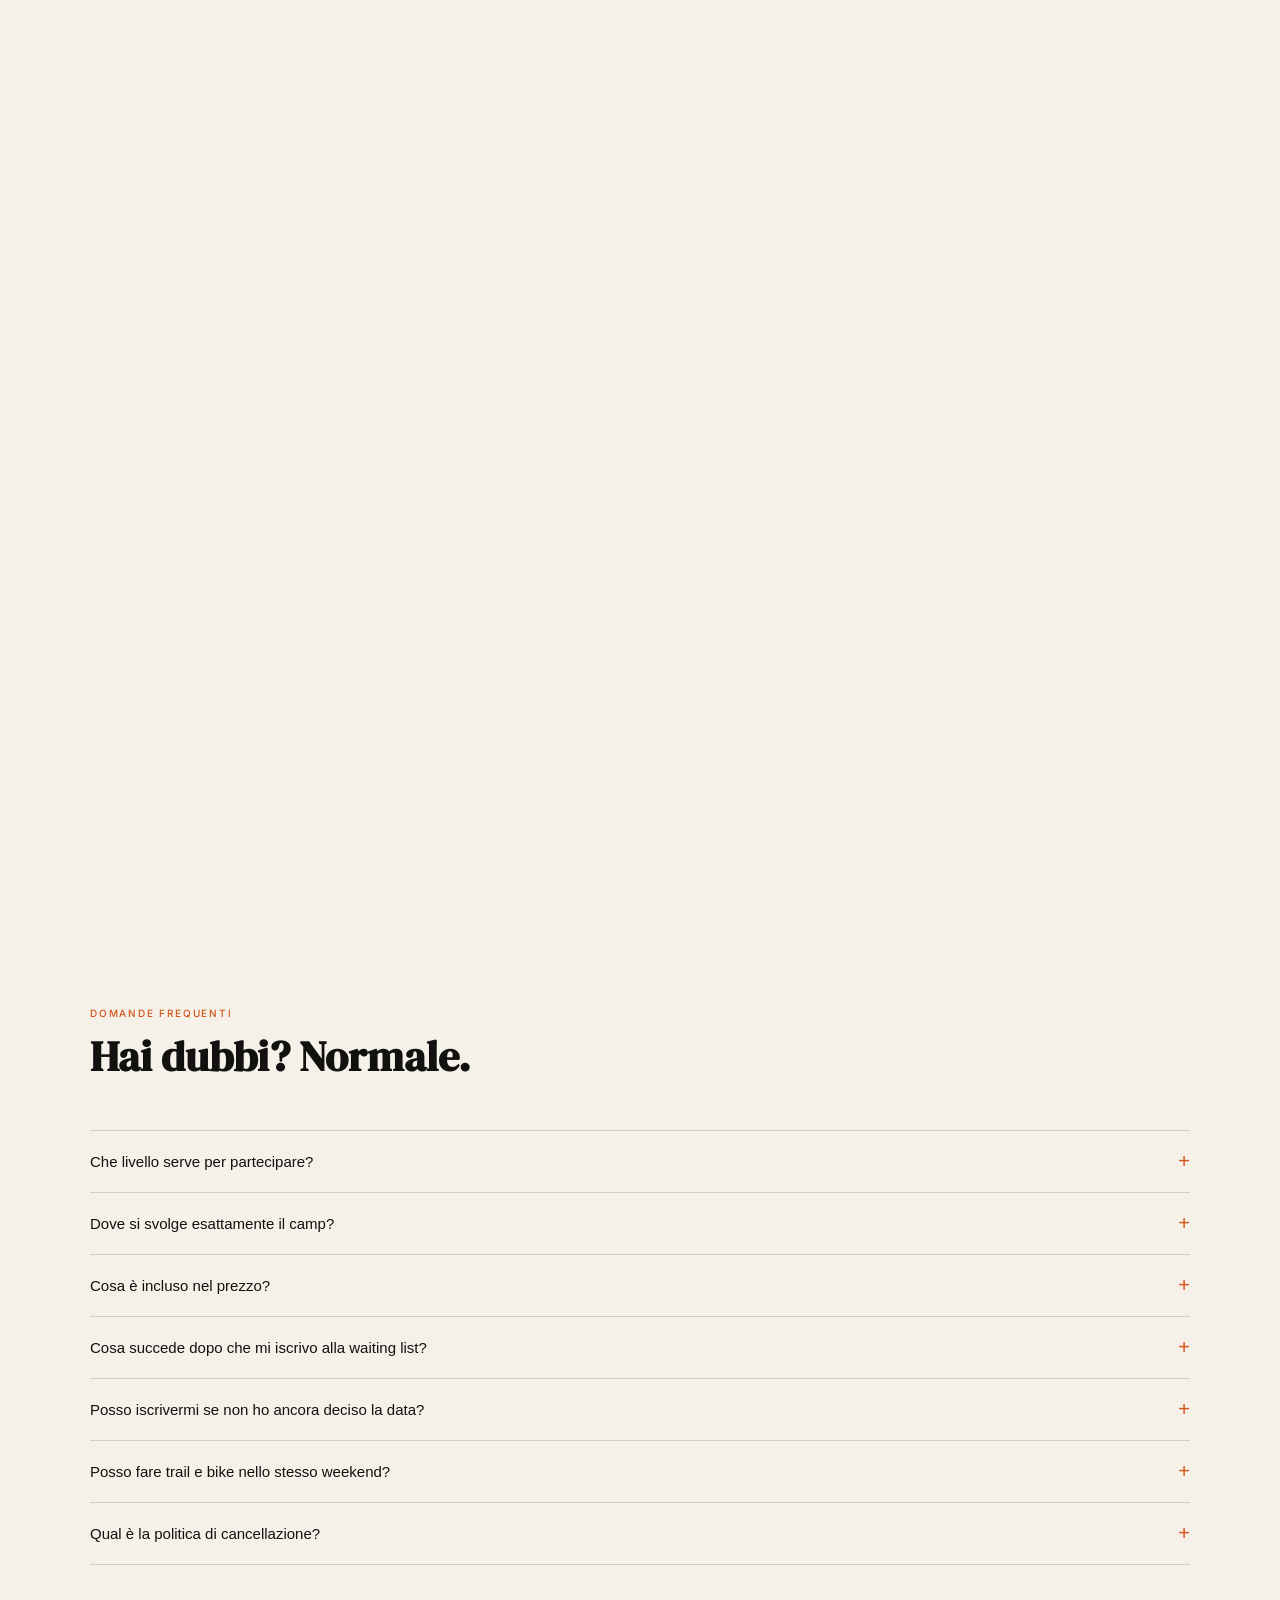
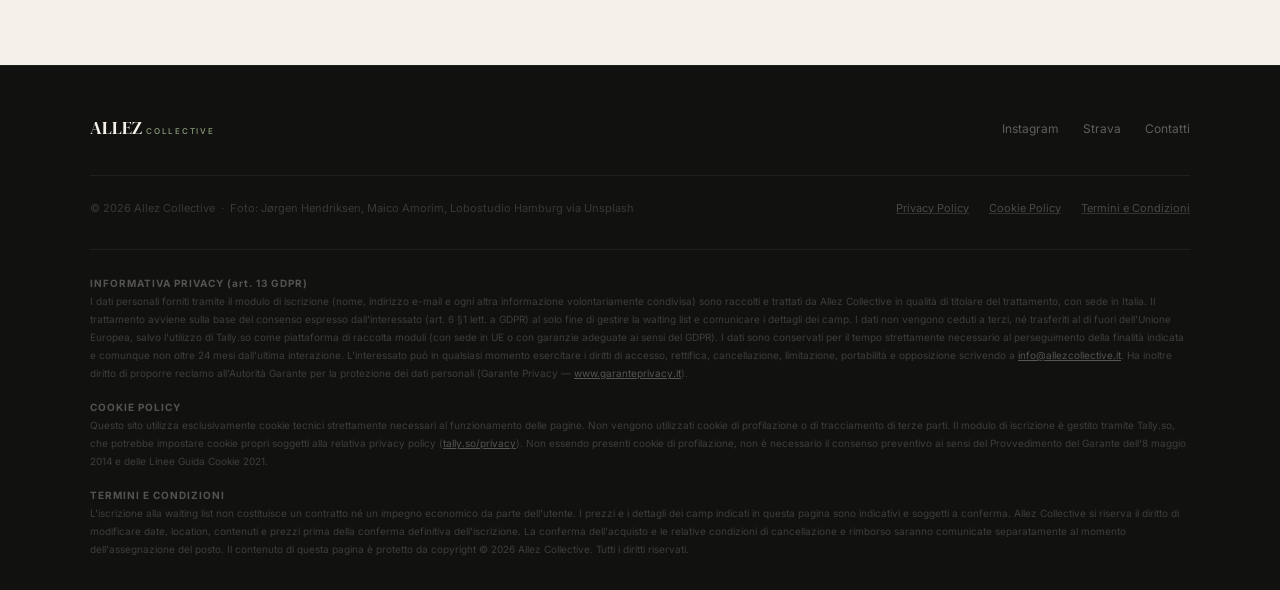
==== commit efa68efe: "Add files via upload" ====
--- a/index.html
+++ b/index.html
@@ -323,11 +323,11 @@
       <h2 class="section-title section-title--light">Scegli la tua fatica</h2>
       <div style="margin-bottom:36px;">
         <a href="#waitlist" class="btn-primary" style="display:inline-block; font-size:14px; padding:14px 32px;">Iscriviti alla waiting list &rarr;</a>
-        <p style="margin-top:10px; font-size:12px; color:rgba(245,240,232,0.4);">Gratuito e senza impegno · Ti contattiamo entro 48h</p>
-      </div>
-      <div style="margin-bottom:32px;">
-        <a href="#waitlist" class="btn-primary" style="display:inline-block; font-size:15px; padding:16px 36px;">Iscriviti alla waiting list</a>
-        <p style="margin-top:10px; font-size:12px; color:rgba(245,240,232,0.4);">Gratuito e senza impegno · Ti contattiamo entro 48h</p>
+        <p style="margin-top:10px; font-size:12px; color:rgba(245,240,232,0.4);">Gratuito e senza impegno</p>
+      </div>
+      <div style="margin-bottom:36px; background:var(--orange); border-radius:6px; padding:20px 28px; display:flex; justify-content:space-between; align-items:center; flex-wrap:wrap; gap:16px;">
+        <p style="font-family:'DM Serif Display',serif; font-size:18px; color:var(--offwhite); margin:0;">Posti limitati — early bird aperto</p>
+        <a href="#waitlist" style="display:inline-block; background:var(--offwhite); color:var(--orange); font-size:13px; font-weight:500; padding:12px 28px; border-radius:4px; text-decoration:none; white-space:nowrap;">Iscriviti alla waiting list</a>
       </div>
       <div class="trips-grid">
 
@@ -441,7 +441,7 @@
         <div class="how-step">
           <div class="how-n">01</div>
           <div class="how-title">Iscriviti alla waiting list</div>
-          <p class="how-desc">Scegli il viaggio e la data preferita. Ti contattiamo entro 48h con tutti i dettagli logistici.</p>
+          <p class="how-desc">Scegli il viaggio e la data preferita.  con tutti i dettagli logistici.</p>
         </div>
         <div class="how-step">
           <div class="how-n">02</div>
@@ -456,12 +456,6 @@
       </div>
     </div>
   </section>
-
-  <!-- CTA BANNER between sections -->
-  <div style="background:var(--orange); padding: 28px var(--pad); text-align:center;">
-    <p style="font-family:'DM Serif Display',serif; font-size:clamp(18px,2.5vw,26px); color:var(--offwhite); margin-bottom:14px;">Posti limitati. Non aspettare.</p>
-    <a href="#waitlist" style="display:inline-block; background:var(--offwhite); color:var(--orange); font-size:14px; font-weight:500; padding:13px 32px; border-radius:4px; text-decoration:none; transition: opacity .2s;">Iscriviti alla waiting list</a>
-  </div>
 
   <!-- MANIFESTO: mountain photo — same photo-section pattern -->
   <section class="manifesto photo-section" id="chi-siamo">
@@ -549,7 +543,7 @@
             <span class="faq-q-text">Cosa succede dopo che mi iscrivo alla waiting list?</span>
             <i class="faq-icon">+</i>
           </button>
-          <div class="faq-a"><p>Ti contattiamo entro 48h con tutti i dettagli: location, programma completo, logistica e istruzioni per confermare il posto. Non devi pagare nulla ora — la waiting list è gratuita e senza impegno.</p></div>
+          <div class="faq-a"><p> con tutti i dettagli: location, programma completo, logistica e istruzioni per confermare il posto. Non devi pagare nulla ora — la waiting list è gratuita e senza impegno.</p></div>
         </div>
 
         <div class="faq-item">
@@ -590,7 +584,30 @@
         <a href="mailto:info@allezcollective.it">Contatti</a>
       </div>
     </div>
-    <p class="footer-copy">© 2026 Allez Collective &nbsp;·&nbsp; Foto: Jørgen Hendriksen, Maico Amorim, Lobostudio Hamburg via Unsplash</p>
+    <div style="max-width:var(--max); margin:24px auto 0; display:flex; flex-wrap:wrap; justify-content:space-between; align-items:center; gap:12px;">
+      <p class="footer-copy" style="margin:0;">© 2026 Allez Collective &nbsp;·&nbsp; Foto: Jørgen Hendriksen, Maico Amorim, Lobostudio Hamburg via Unsplash</p>
+      <div style="display:flex; gap:20px; flex-wrap:wrap;">
+        <a href="#privacy" style="font-size:11px; color:rgba(245,240,232,0.25); text-decoration:underline; text-decoration-color:rgba(245,240,232,0.15);">Privacy Policy</a>
+        <a href="#cookie" style="font-size:11px; color:rgba(245,240,232,0.25); text-decoration:underline; text-decoration-color:rgba(245,240,232,0.15);">Cookie Policy</a>
+        <a href="#termini" style="font-size:11px; color:rgba(245,240,232,0.25); text-decoration:underline; text-decoration-color:rgba(245,240,232,0.15);">Termini e Condizioni</a>
+      </div>
+    </div>
+
+    <!-- LEGAL / PRIVACY DISCLAIMER -->
+    <div id="privacy" style="max-width:var(--max); margin:32px auto 0; padding-top:24px; border-top:0.5px solid rgba(255,255,255,0.06);">
+      <p style="font-size:10px; color:rgba(245,240,232,0.20); line-height:1.8; margin-bottom:16px;">
+        <strong style="color:rgba(245,240,232,0.30); font-size:10px; letter-spacing:0.1em;">INFORMATIVA PRIVACY (art. 13 GDPR)</strong><br>
+        I dati personali forniti tramite il modulo di iscrizione (nome, indirizzo e-mail e ogni altra informazione volontariamente condivisa) sono raccolti e trattati da Allez Collective in qualità di titolare del trattamento, con sede in Italia. Il trattamento avviene sulla base del consenso espresso dall'interessato (art. 6 §1 lett. a GDPR) al solo fine di gestire la waiting list e comunicare i dettagli dei camp. I dati non vengono ceduti a terzi, né trasferiti al di fuori dell'Unione Europea, salvo l'utilizzo di Tally.so come piattaforma di raccolta moduli (con sede in UE o con garanzie adeguate ai sensi del GDPR). I dati sono conservati per il tempo strettamente necessario al perseguimento della finalità indicata e comunque non oltre 24 mesi dall'ultima interazione. L'interessato può in qualsiasi momento esercitare i diritti di accesso, rettifica, cancellazione, limitazione, portabilità e opposizione scrivendo a <a href="mailto:info@allezcollective.it" style="color:rgba(245,240,232,0.30);">info@allezcollective.it</a>. Ha inoltre diritto di proporre reclamo all'Autorità Garante per la protezione dei dati personali (Garante Privacy — <a href="https://www.garanteprivacy.it" target="_blank" rel="noopener" style="color:rgba(245,240,232,0.30);">www.garanteprivacy.it</a>).
+      </p>
+      <p id="cookie" style="font-size:10px; color:rgba(245,240,232,0.20); line-height:1.8; margin-bottom:16px;">
+        <strong style="color:rgba(245,240,232,0.30); font-size:10px; letter-spacing:0.1em;">COOKIE POLICY</strong><br>
+        Questo sito utilizza esclusivamente cookie tecnici strettamente necessari al funzionamento delle pagine. Non vengono utilizzati cookie di profilazione o di tracciamento di terze parti. Il modulo di iscrizione è gestito tramite Tally.so, che potrebbe impostare cookie propri soggetti alla relativa privacy policy (<a href="https://tally.so/privacy" target="_blank" rel="noopener" style="color:rgba(245,240,232,0.30);">tally.so/privacy</a>). Non essendo presenti cookie di profilazione, non è necessario il consenso preventivo ai sensi del Provvedimento del Garante dell'8 maggio 2014 e delle Linee Guida Cookie 2021.
+      </p>
+      <p id="termini" style="font-size:10px; color:rgba(245,240,232,0.20); line-height:1.8;">
+        <strong style="color:rgba(245,240,232,0.30); font-size:10px; letter-spacing:0.1em;">TERMINI E CONDIZIONI</strong><br>
+        L'iscrizione alla waiting list non costituisce un contratto né un impegno economico da parte dell'utente. I prezzi e i dettagli dei camp indicati in questa pagina sono indicativi e soggetti a conferma. Allez Collective si riserva il diritto di modificare date, location, contenuti e prezzi prima della conferma definitiva dell'iscrizione. La conferma dell'acquisto e le relative condizioni di cancellazione e rimborso saranno comunicate separatamente al momento dell'assegnazione del posto. Il contenuto di questa pagina è protetto da copyright © 2026 Allez Collective. Tutti i diritti riservati.
+      </p>
+    </div>
   </footer>
 
   <script>
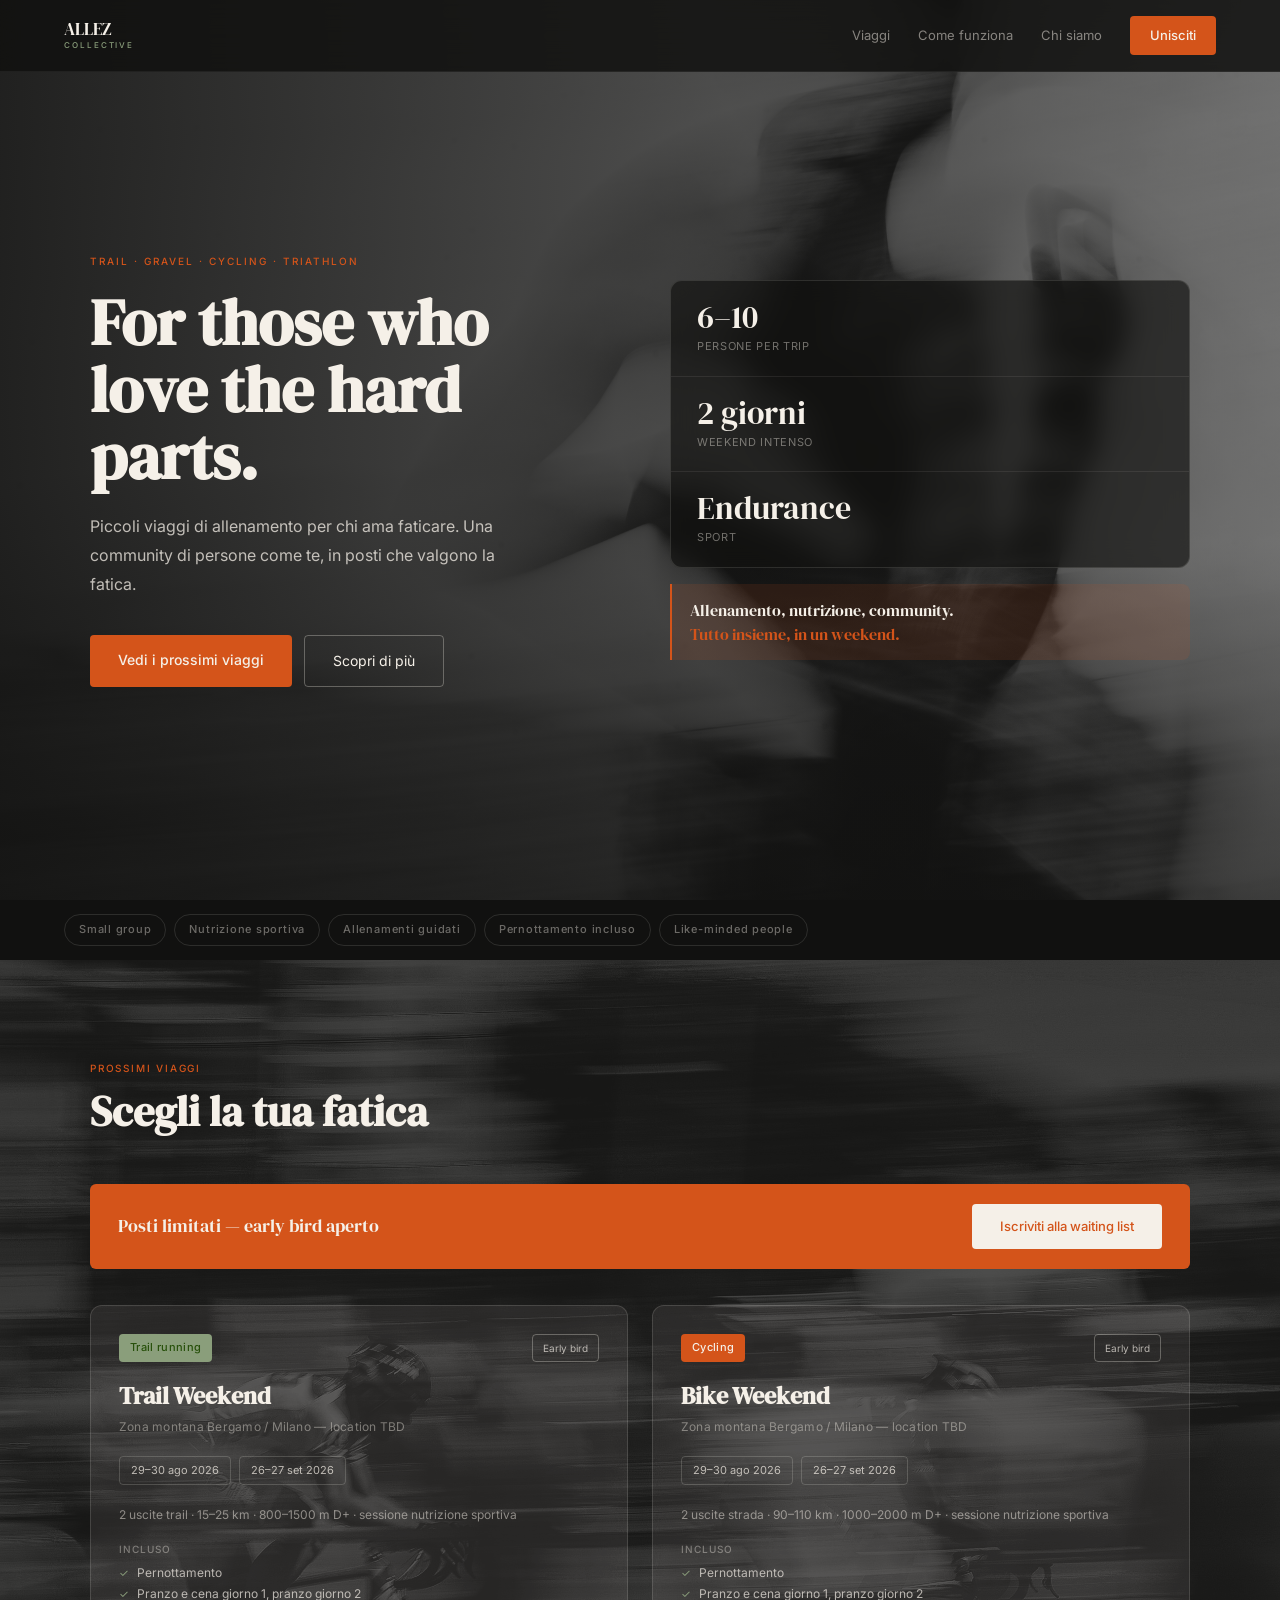
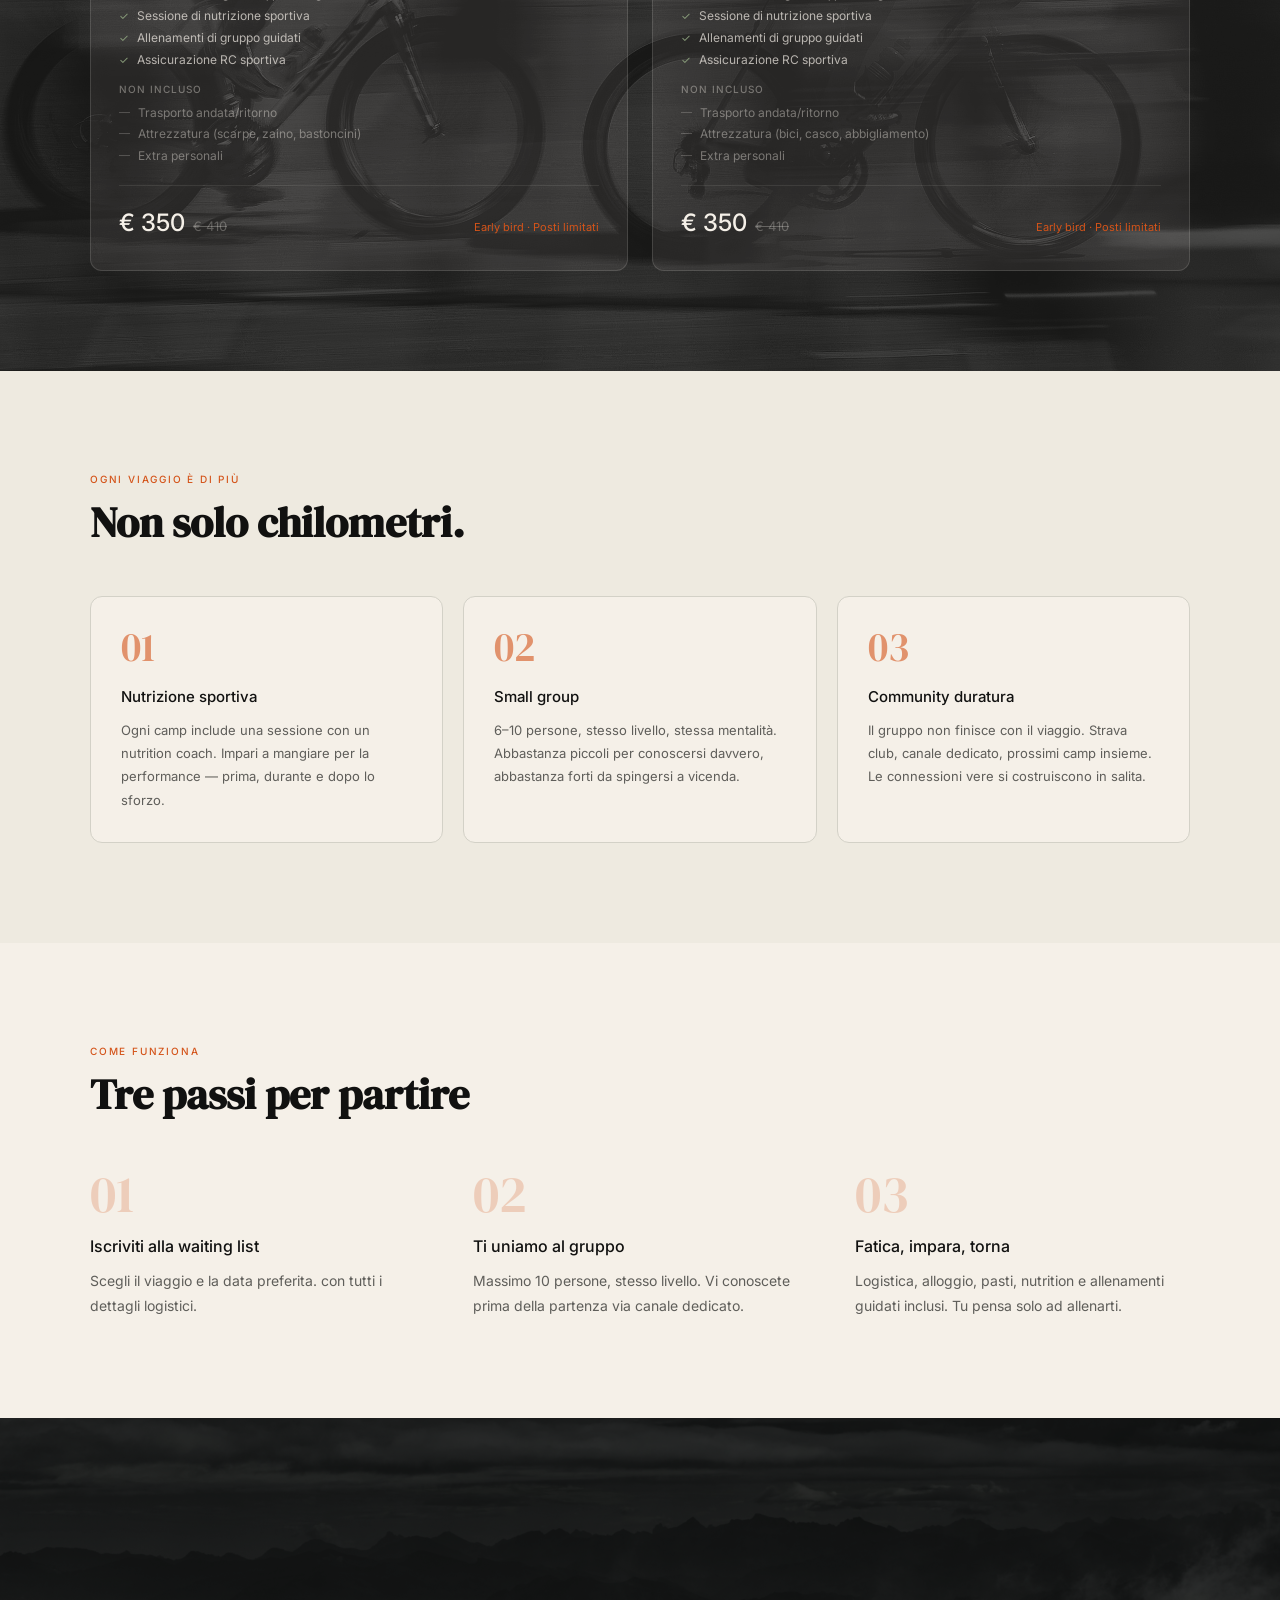
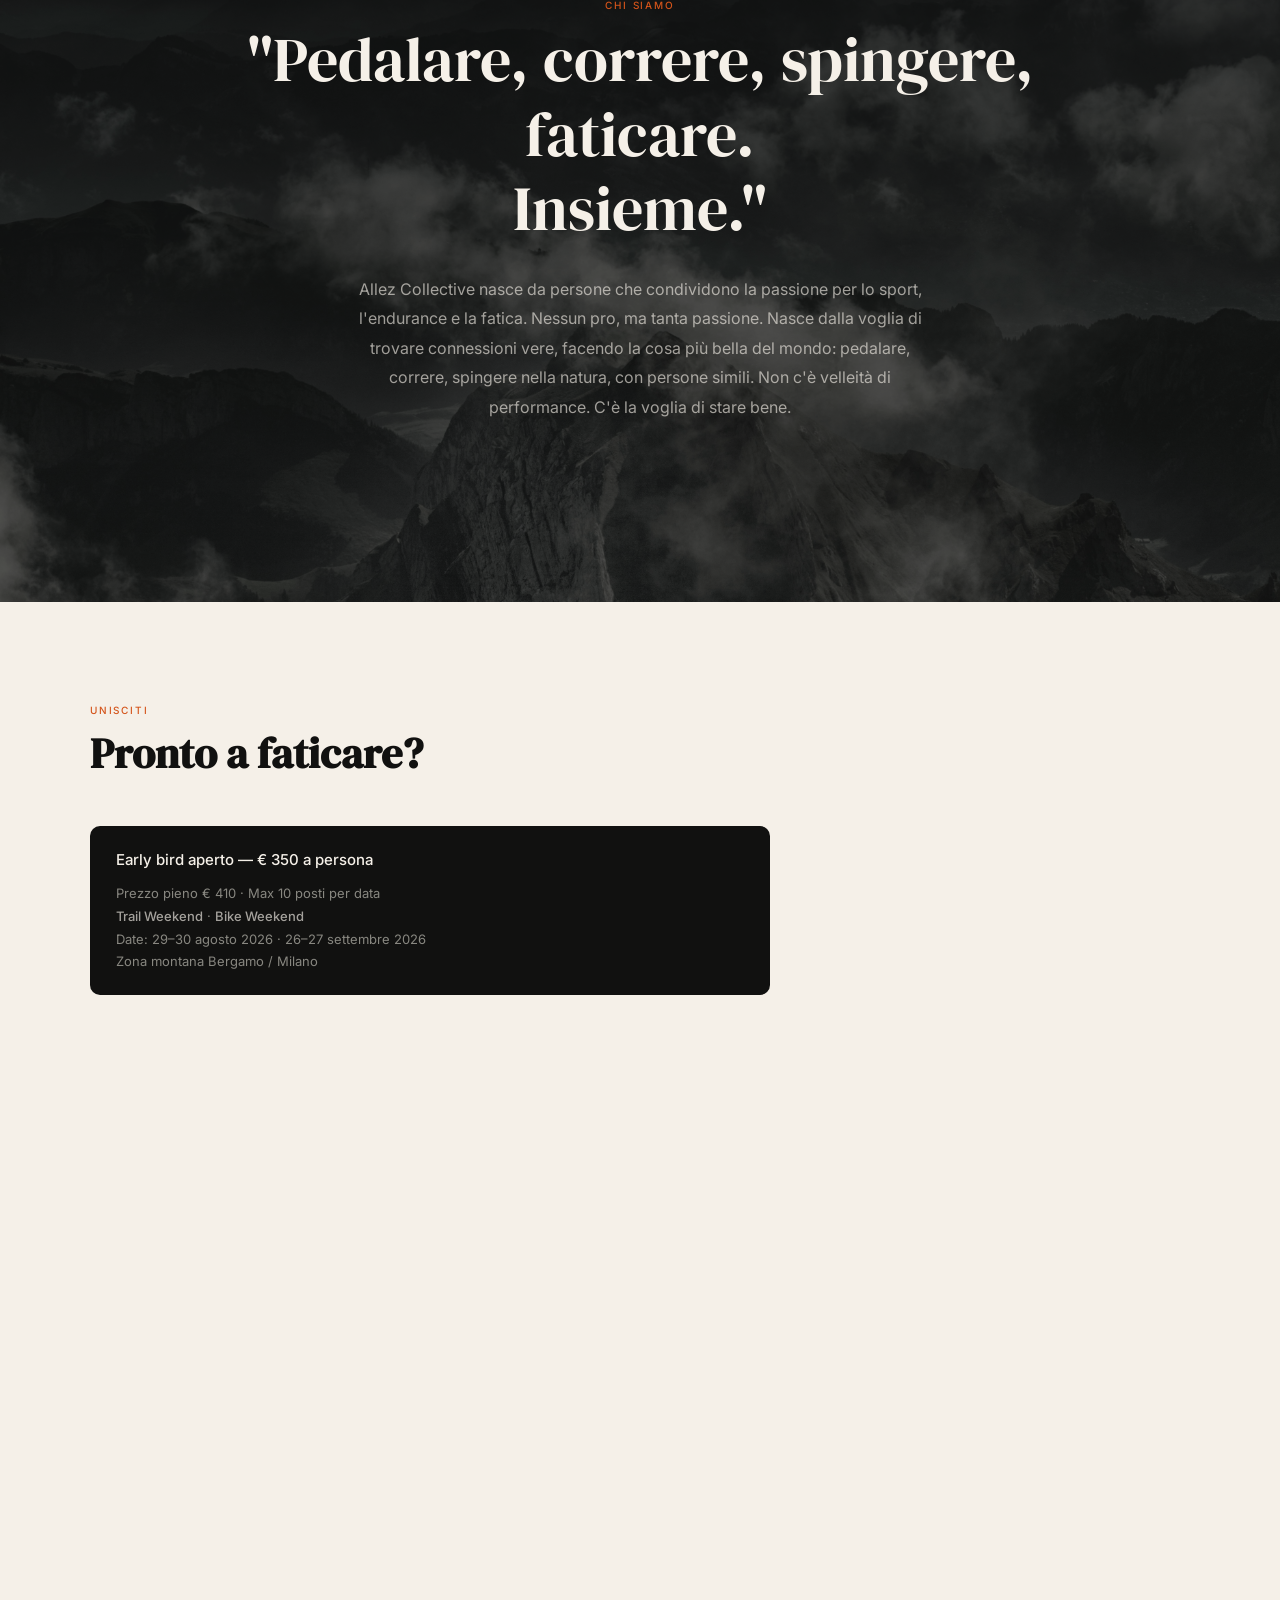
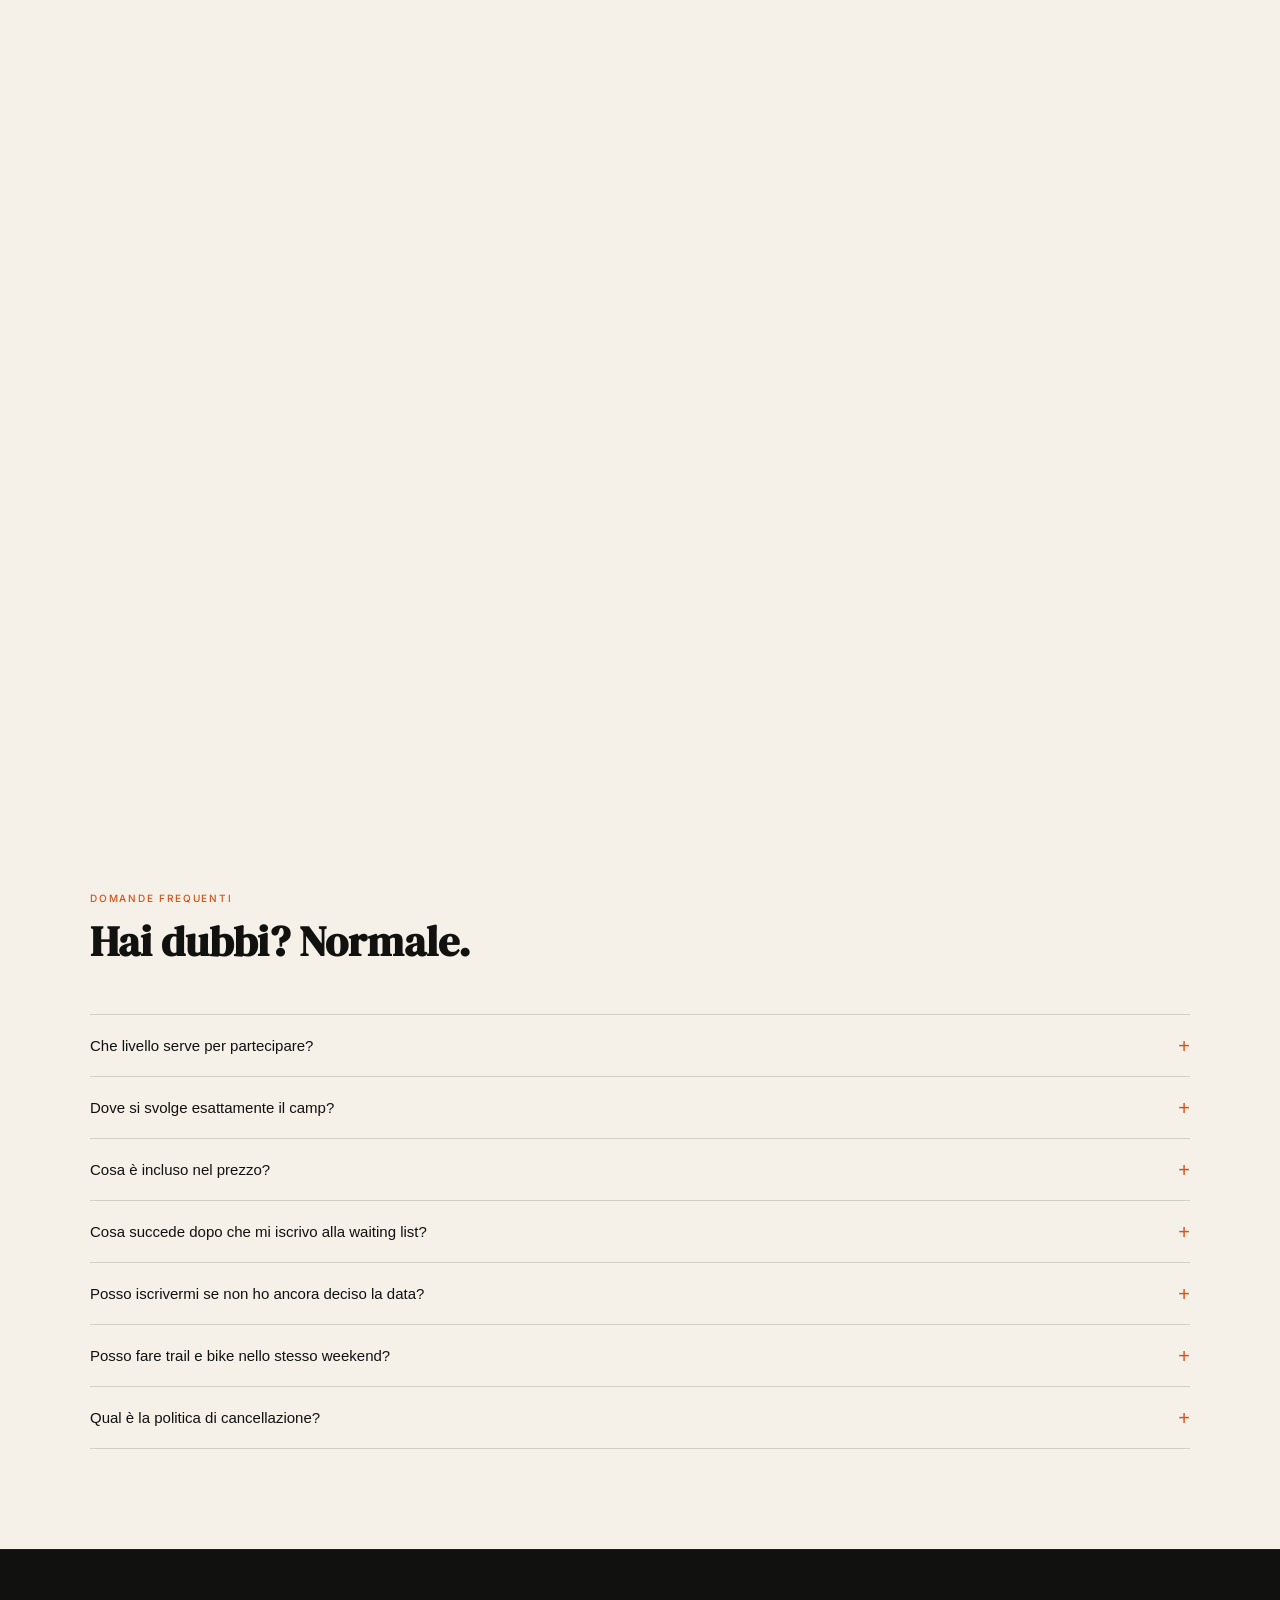
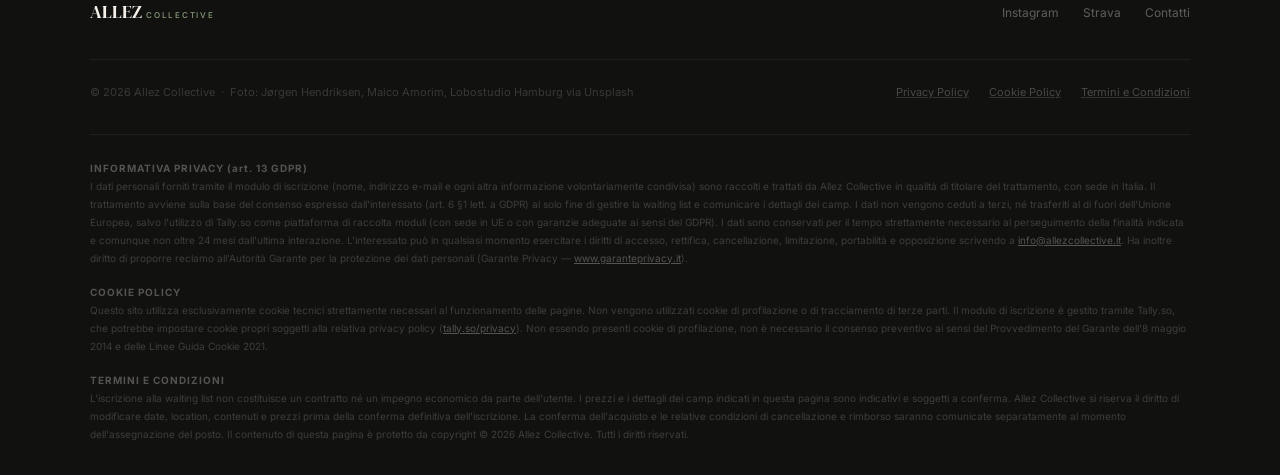
==== commit 47dca782: "Add files via upload" ====
--- a/index.html
+++ b/index.html
@@ -278,10 +278,7 @@
             <a href="#viaggi" class="btn-primary">Vedi i prossimi viaggi</a>
             <a href="#chi-siamo" class="btn-ghost">Scopri di più</a>
           </div>
-          <p style="margin-top:20px; font-size:13px; color:rgba(245,240,232,0.45);">
-            Posti limitati — <a href="#waitlist" style="color:var(--orange); text-decoration:underline; text-decoration-color: rgba(212,84,26,0.4);">Iscriviti alla waiting list</a>
-          </p>
-        </div>
+                  </div>
         <div class="hero-right-col">
           <div class="hero-stats-card">
             <div class="hero-stat">
@@ -321,10 +318,6 @@
     <div class="photo-content" style="max-width: var(--max); margin: 0 auto; width: 100%;">
       <span class="section-label">PROSSIMI VIAGGI</span>
       <h2 class="section-title section-title--light">Scegli la tua fatica</h2>
-      <div style="margin-bottom:36px;">
-        <a href="#waitlist" class="btn-primary" style="display:inline-block; font-size:14px; padding:14px 32px;">Iscriviti alla waiting list &rarr;</a>
-        <p style="margin-top:10px; font-size:12px; color:rgba(245,240,232,0.4);">Gratuito e senza impegno</p>
-      </div>
       <div style="margin-bottom:36px; background:var(--orange); border-radius:6px; padding:20px 28px; display:flex; justify-content:space-between; align-items:center; flex-wrap:wrap; gap:16px;">
         <p style="font-family:'DM Serif Display',serif; font-size:18px; color:var(--offwhite); margin:0;">Posti limitati — early bird aperto</p>
         <a href="#waitlist" style="display:inline-block; background:var(--offwhite); color:var(--orange); font-size:13px; font-weight:500; padding:12px 28px; border-radius:4px; text-decoration:none; white-space:nowrap;">Iscriviti alla waiting list</a>
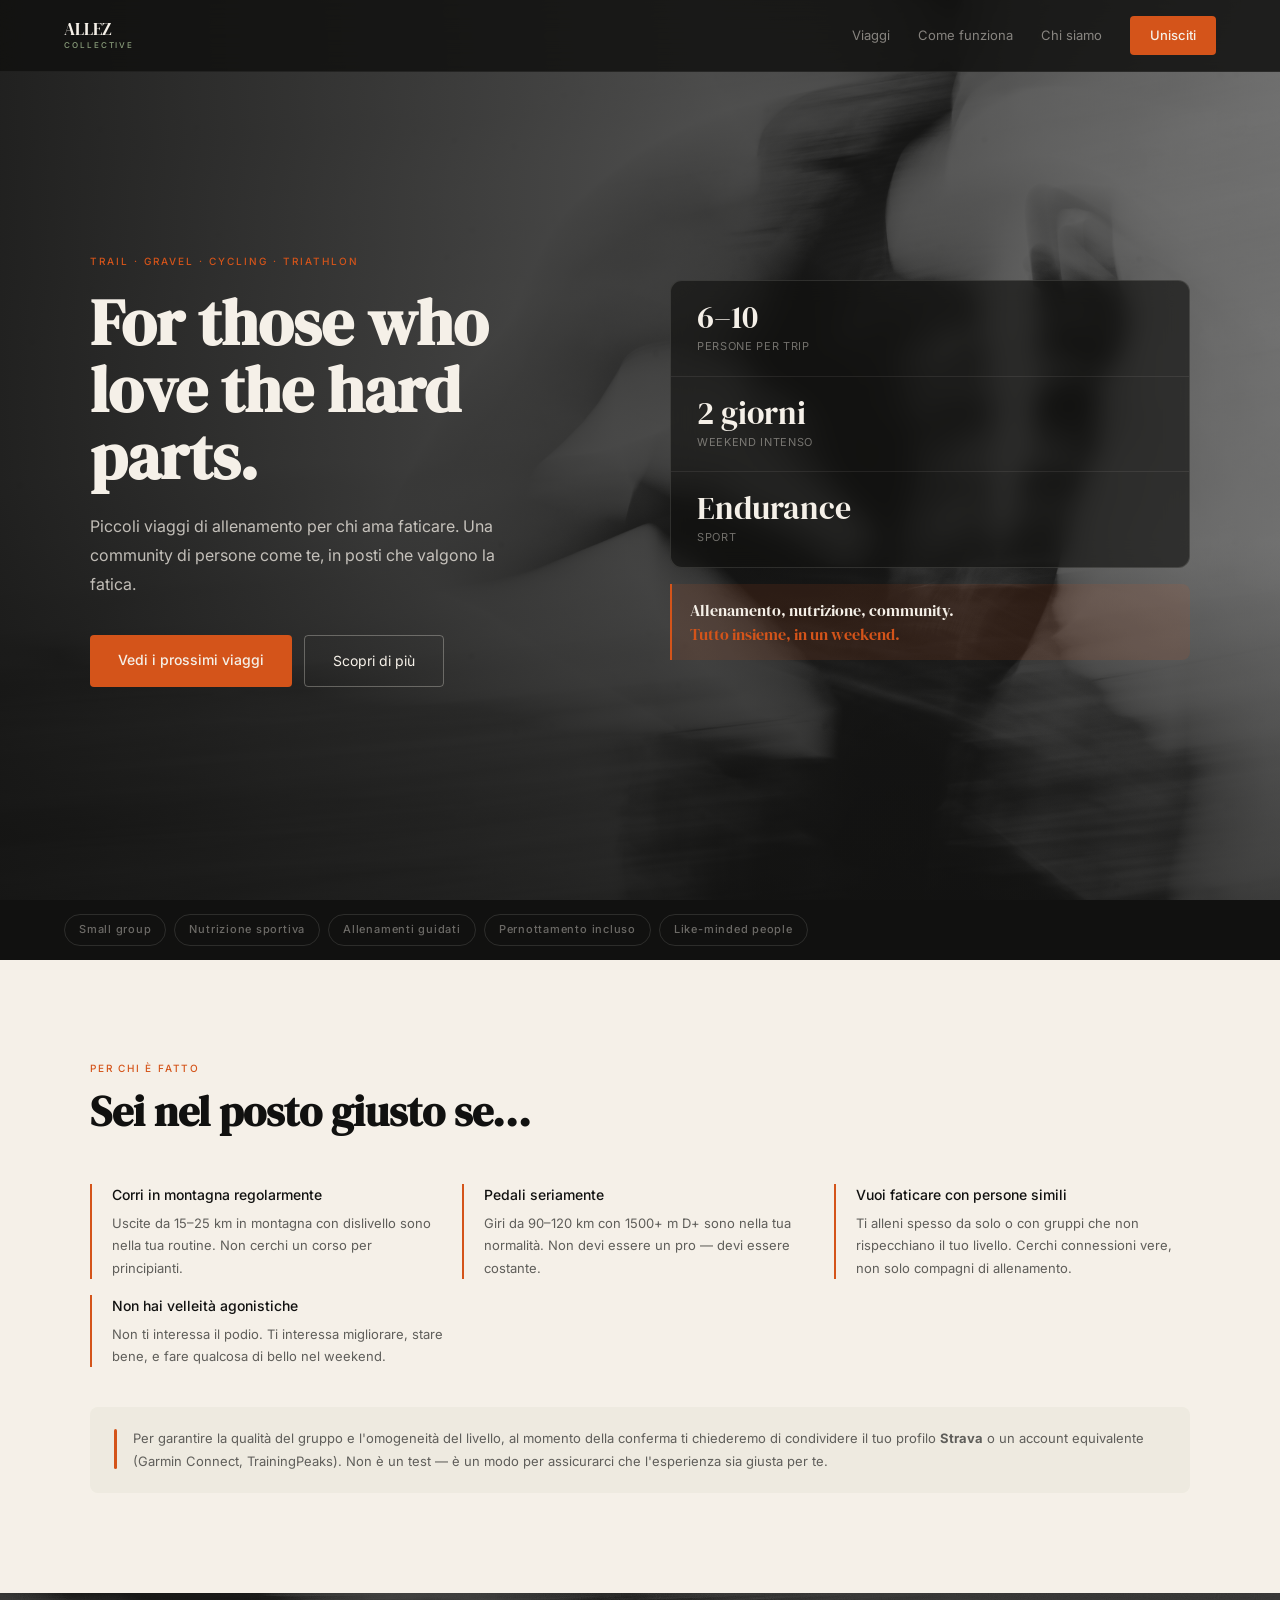
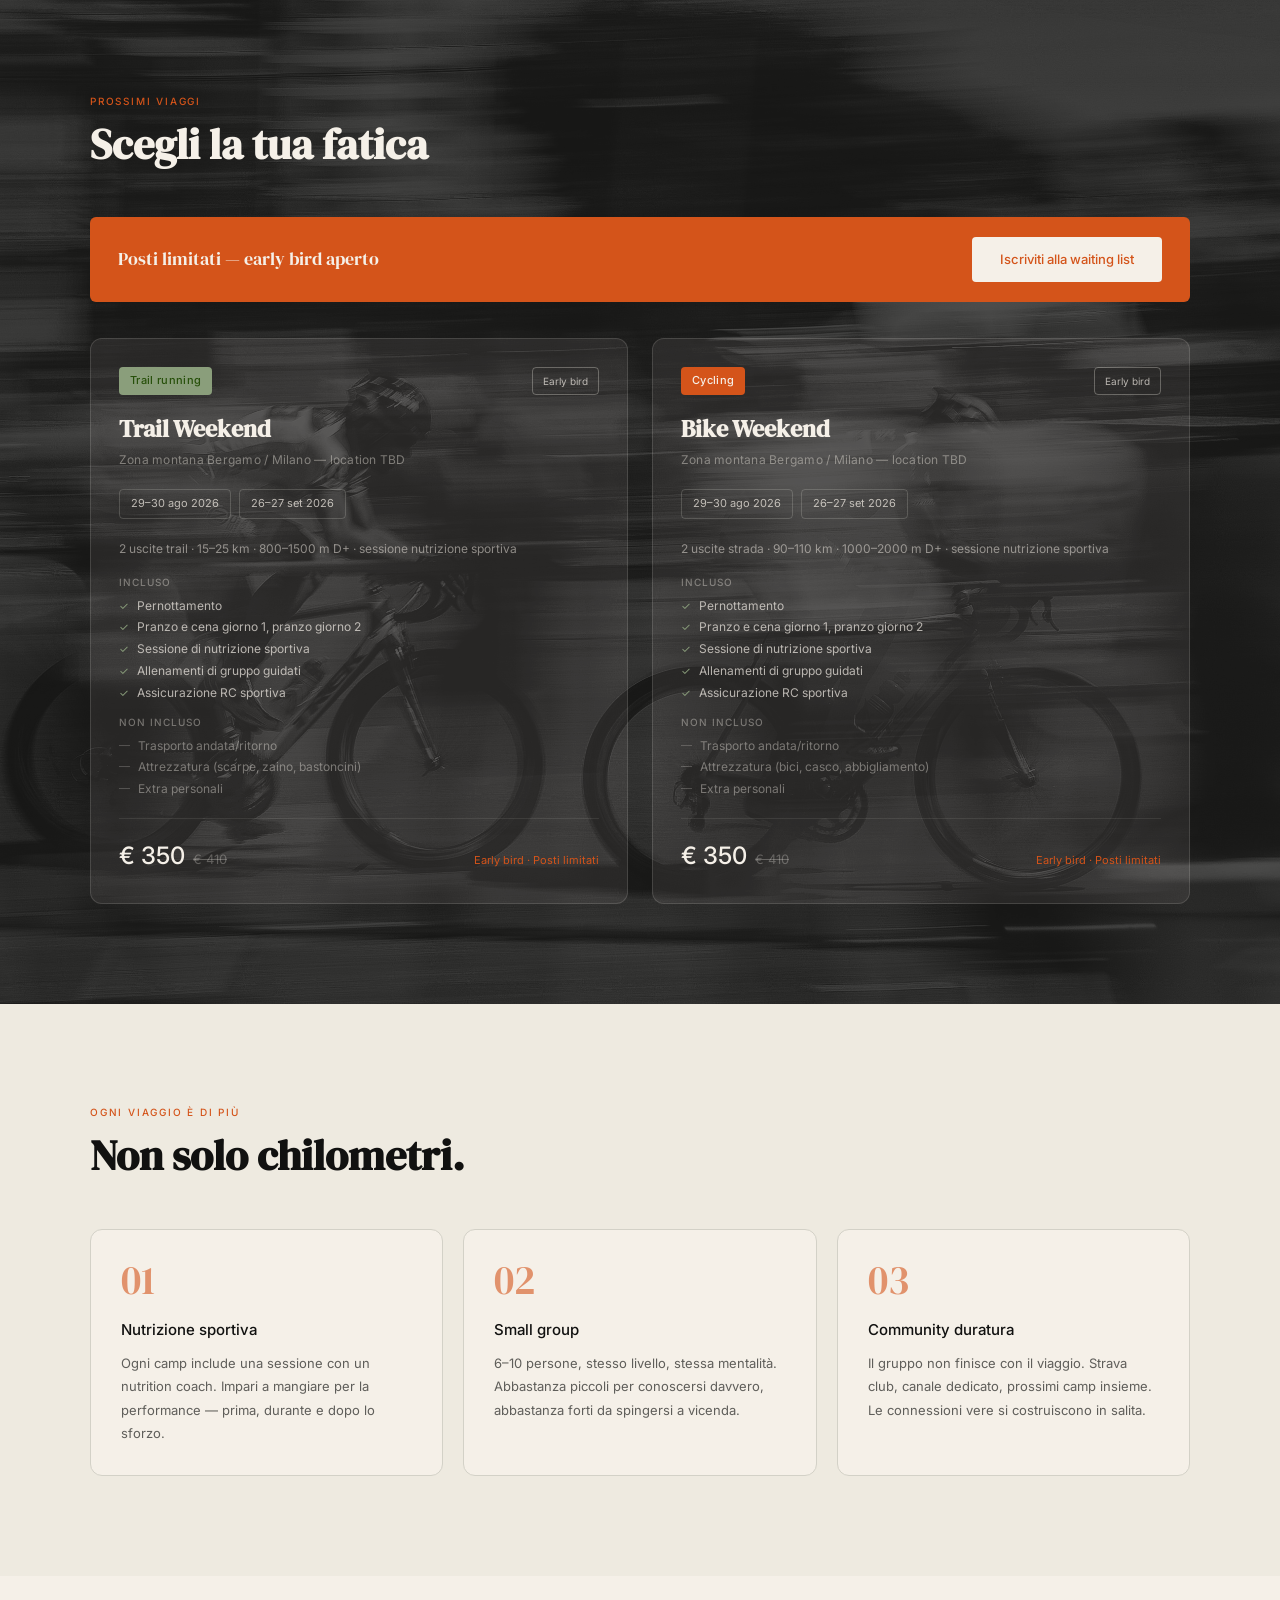
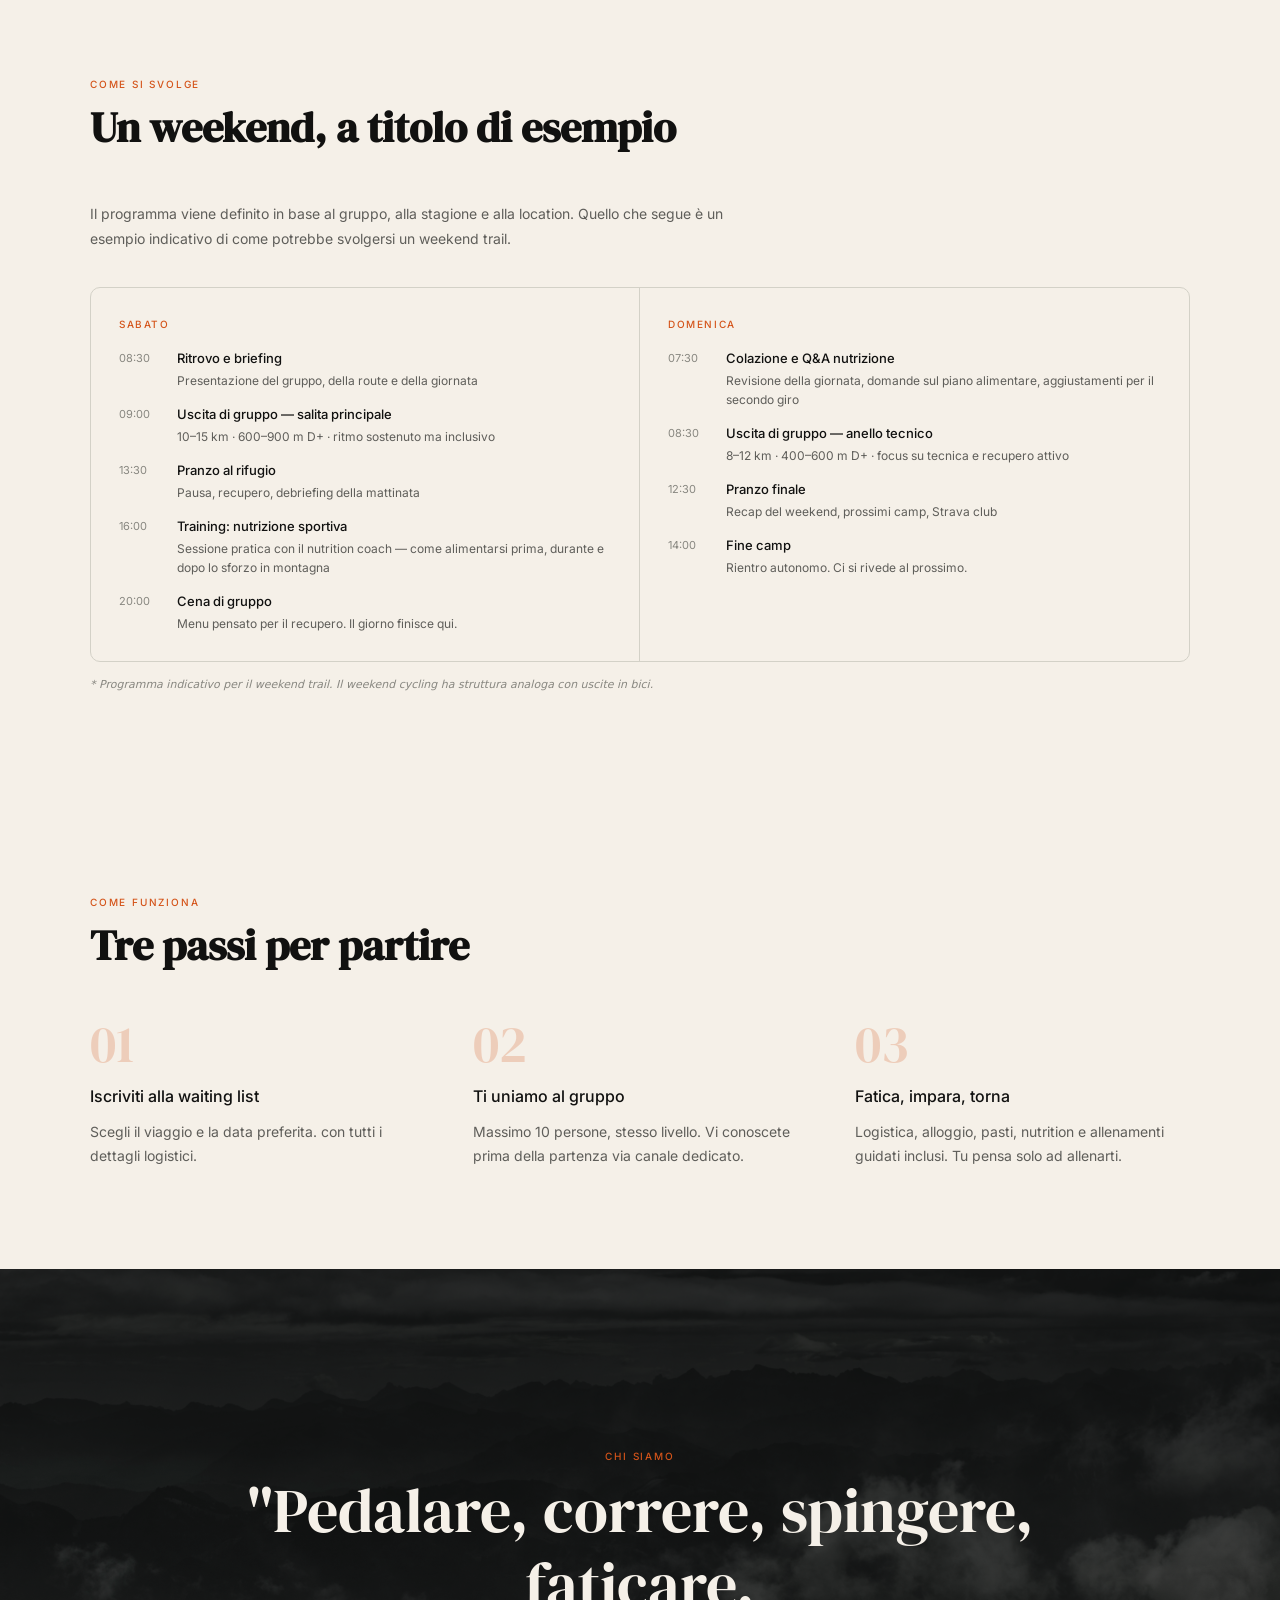
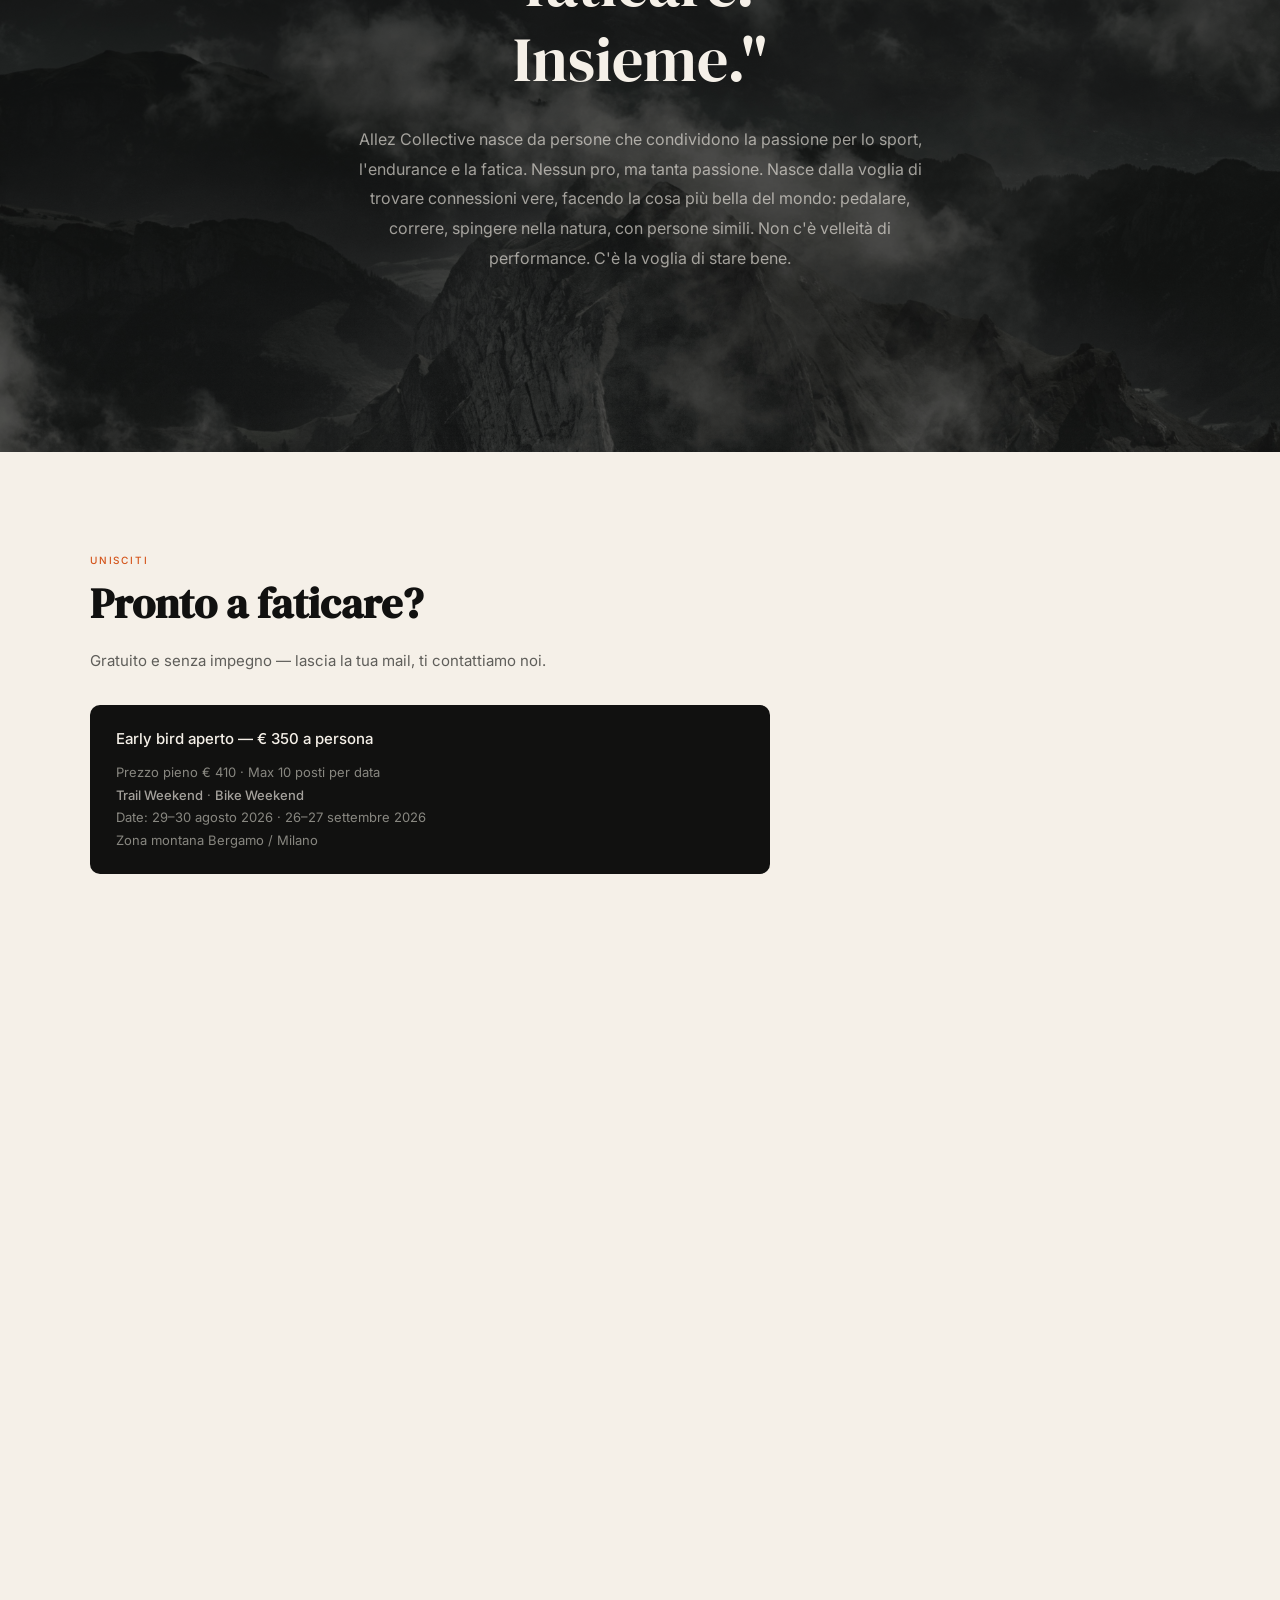
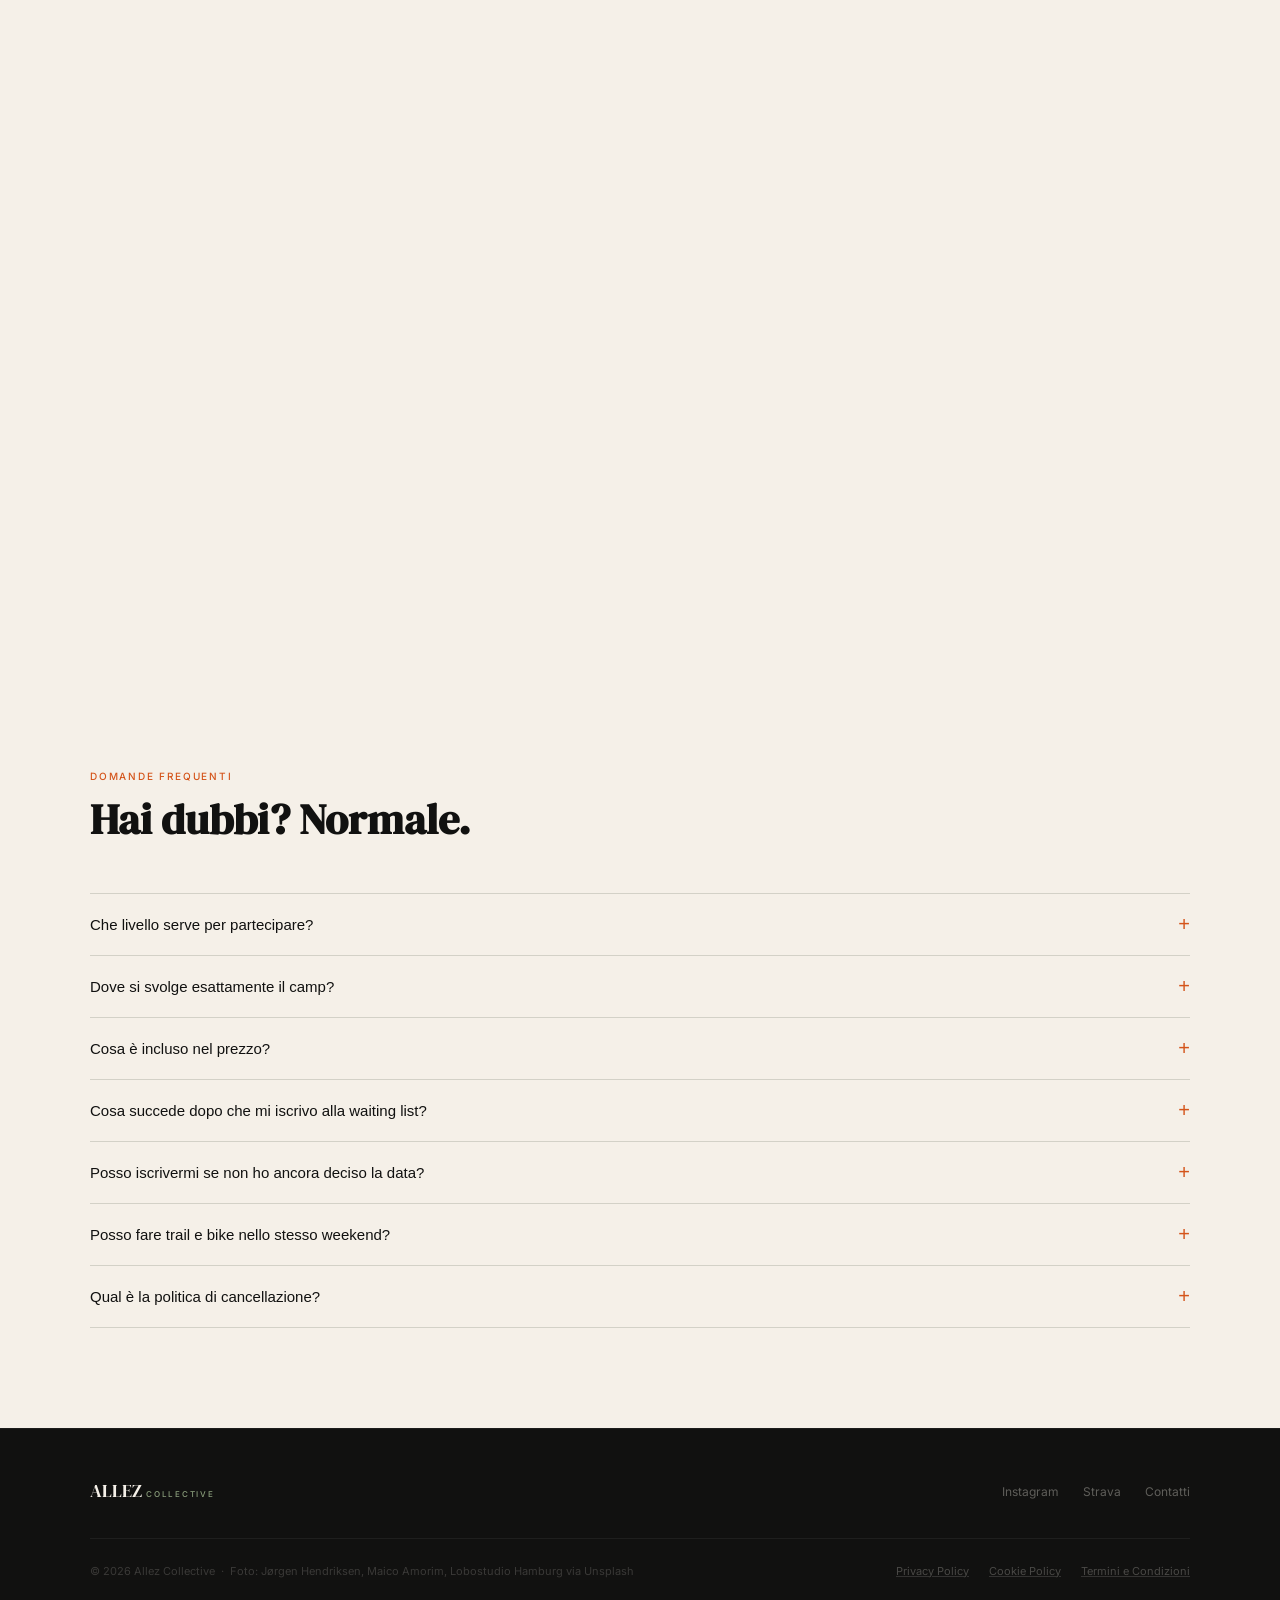
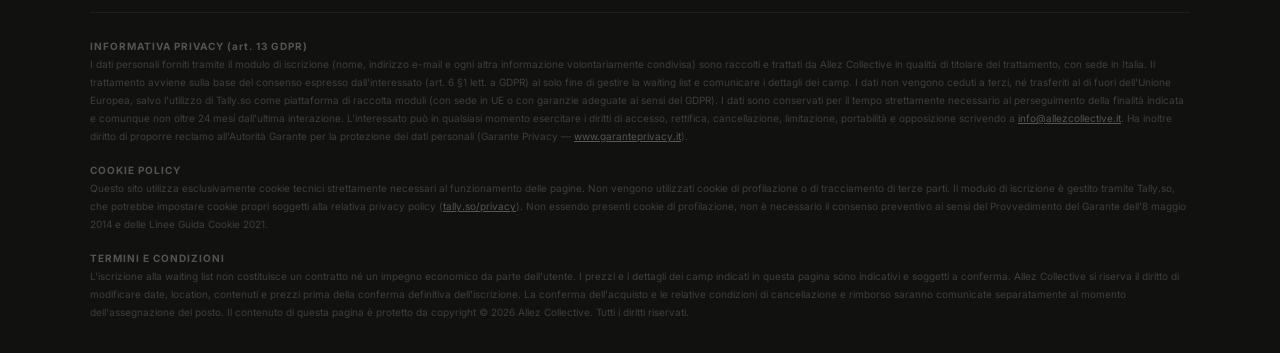
==== commit d9d27b31: "Add files via upload" ====
--- a/index.html
+++ b/index.html
@@ -214,6 +214,11 @@
     }
     .trip-cta-btn:hover { background: #b84517; }
 
+    /* ── PROGRAM GRID MOBILE ── */
+    @media (max-width: 640px) {
+      .program-grid { grid-template-columns: 1fr !important; }
+      .program-grid > div:first-child { border-right: none !important; border-bottom: 0.5px solid var(--gray-light); }
+    }
     /* ── RESPONSIVE ── */
     @media (max-width: 900px) {
       .hero-inner { grid-template-columns: 1fr; }
@@ -311,6 +316,37 @@
     <span class="pill">Like-minded people</span>
   </div>
 
+
+  <!-- PER CHI È FATTO -->
+  <section class="section" style="background:var(--offwhite);">
+    <div class="section-inner">
+      <span class="section-label">PER CHI È FATTO</span>
+      <h2 class="section-title">Sei nel posto giusto se...</h2>
+      <div style="display:grid; grid-template-columns:repeat(auto-fit, minmax(min(100%, 300px), 1fr)); gap:16px; margin-bottom:40px;">
+        <div style="border-left:2px solid var(--orange); padding:0 0 0 20px;">
+          <p style="font-size:14px; color:var(--black); font-weight:500; margin-bottom:6px;">Corri in montagna regolarmente</p>
+          <p style="font-size:13px; color:var(--gray-dark); line-height:1.7;">Uscite da 15–25 km in montagna con dislivello sono nella tua routine. Non cerchi un corso per principianti.</p>
+        </div>
+        <div style="border-left:2px solid var(--orange); padding:0 0 0 20px;">
+          <p style="font-size:14px; color:var(--black); font-weight:500; margin-bottom:6px;">Pedali seriamente</p>
+          <p style="font-size:13px; color:var(--gray-dark); line-height:1.7;">Giri da 90–120 km con 1500+ m D+ sono nella tua normalità. Non devi essere un pro — devi essere costante.</p>
+        </div>
+        <div style="border-left:2px solid var(--orange); padding:0 0 0 20px;">
+          <p style="font-size:14px; color:var(--black); font-weight:500; margin-bottom:6px;">Vuoi faticare con persone simili</p>
+          <p style="font-size:13px; color:var(--gray-dark); line-height:1.7;">Ti alleni spesso da solo o con gruppi che non rispecchiano il tuo livello. Cerchi connessioni vere, non solo compagni di allenamento.</p>
+        </div>
+        <div style="border-left:2px solid var(--orange); padding:0 0 0 20px;">
+          <p style="font-size:14px; color:var(--black); font-weight:500; margin-bottom:6px;">Non hai velleità agonistiche</p>
+          <p style="font-size:13px; color:var(--gray-dark); line-height:1.7;">Non ti interessa il podio. Ti interessa migliorare, stare bene, e fare qualcosa di bello nel weekend.</p>
+        </div>
+      </div>
+      <div style="background:var(--offwhite-dark); border-radius:8px; padding:20px 24px; display:flex; align-items:flex-start; gap:16px;">
+        <div style="width:3px; min-height:40px; background:var(--orange); border-radius:2px; flex-shrink:0; margin-top:2px;"></div>
+        <p style="font-size:13px; color:var(--gray-dark); line-height:1.75;">Per garantire la qualità del gruppo e l'omogeneità del livello, al momento della conferma ti chiederemo di condividere il tuo profilo <strong>Strava</strong> o un account equivalente (Garmin Connect, TrainingPeaks). Non è un test — è un modo per assicurarci che l'esperienza sia giusta per te.</p>
+      </div>
+    </div>
+  </section>
+
   <!-- VIAGGI: bike photo — same photo-section pattern -->
   <section class="trips-section photo-section" id="viaggi">
     <div class="photo-bg"></div>
@@ -425,6 +461,65 @@
     </div>
   </section>
 
+
+  <!-- PROGRAMMA ESEMPIO -->
+  <section class="section" style="background:var(--offwhite);">
+    <div class="section-inner">
+      <span class="section-label">COME SI SVOLGE</span>
+      <h2 class="section-title">Un weekend, a titolo di esempio</h2>
+      <p style="font-size:14px; color:var(--gray-dark); line-height:1.8; margin-bottom:36px; max-width:640px;">Il programma viene definito in base al gruppo, alla stagione e alla location. Quello che segue è un esempio indicativo di come potrebbe svolgersi un weekend trail.</p>
+      <div class="program-grid" style="display:grid; grid-template-columns:1fr 1fr; gap:0; border:0.5px solid var(--gray-light); border-radius:10px; overflow:hidden;">
+        <div style="padding:28px 28px 28px; border-right:0.5px solid var(--gray-light);">
+          <p style="font-size:10px; font-weight:500; letter-spacing:0.16em; color:var(--orange); margin-bottom:16px;">SABATO</p>
+          <div style="display:flex; flex-direction:column; gap:14px;">
+            <div style="display:flex; gap:14px;">
+              <span style="font-size:11px; color:var(--gray); min-width:44px; padding-top:2px;">08:30</span>
+              <div><p style="font-size:13px; font-weight:500; color:var(--black); margin-bottom:2px;">Ritrovo e briefing</p><p style="font-size:12px; color:var(--gray-dark);">Presentazione del gruppo, della route e della giornata</p></div>
+            </div>
+            <div style="display:flex; gap:14px;">
+              <span style="font-size:11px; color:var(--gray); min-width:44px; padding-top:2px;">09:00</span>
+              <div><p style="font-size:13px; font-weight:500; color:var(--black); margin-bottom:2px;">Uscita di gruppo — salita principale</p><p style="font-size:12px; color:var(--gray-dark);">10–15 km · 600–900 m D+ · ritmo sostenuto ma inclusivo</p></div>
+            </div>
+            <div style="display:flex; gap:14px;">
+              <span style="font-size:11px; color:var(--gray); min-width:44px; padding-top:2px;">13:30</span>
+              <div><p style="font-size:13px; font-weight:500; color:var(--black); margin-bottom:2px;">Pranzo al rifugio</p><p style="font-size:12px; color:var(--gray-dark);">Pausa, recupero, debriefing della mattinata</p></div>
+            </div>
+            <div style="display:flex; gap:14px;">
+              <span style="font-size:11px; color:var(--gray); min-width:44px; padding-top:2px;">16:00</span>
+              <div><p style="font-size:13px; font-weight:500; color:var(--black); margin-bottom:2px;">Training: nutrizione sportiva</p><p style="font-size:12px; color:var(--gray-dark);">Sessione pratica con il nutrition coach — come alimentarsi prima, durante e dopo lo sforzo in montagna</p></div>
+            </div>
+            <div style="display:flex; gap:14px;">
+              <span style="font-size:11px; color:var(--gray); min-width:44px; padding-top:2px;">20:00</span>
+              <div><p style="font-size:13px; font-weight:500; color:var(--black); margin-bottom:2px;">Cena di gruppo</p><p style="font-size:12px; color:var(--gray-dark);">Menu pensato per il recupero. Il giorno finisce qui.</p></div>
+            </div>
+          </div>
+        </div>
+        <div style="padding:28px 28px 28px;">
+          <p style="font-size:10px; font-weight:500; letter-spacing:0.16em; color:var(--orange); margin-bottom:16px;">DOMENICA</p>
+          <div style="display:flex; flex-direction:column; gap:14px;">
+            <div style="display:flex; gap:14px;">
+              <span style="font-size:11px; color:var(--gray); min-width:44px; padding-top:2px;">07:30</span>
+              <div><p style="font-size:13px; font-weight:500; color:var(--black); margin-bottom:2px;">Colazione e Q&A nutrizione</p><p style="font-size:12px; color:var(--gray-dark);">Revisione della giornata, domande sul piano alimentare, aggiustamenti per il secondo giro</p></div>
+            </div>
+            <div style="display:flex; gap:14px;">
+              <span style="font-size:11px; color:var(--gray); min-width:44px; padding-top:2px;">08:30</span>
+              <div><p style="font-size:13px; font-weight:500; color:var(--black); margin-bottom:2px;">Uscita di gruppo — anello tecnico</p><p style="font-size:12px; color:var(--gray-dark);">8–12 km · 400–600 m D+ · focus su tecnica e recupero attivo</p></div>
+            </div>
+            <div style="display:flex; gap:14px;">
+              <span style="font-size:11px; color:var(--gray); min-width:44px; padding-top:2px;">12:30</span>
+              <div><p style="font-size:13px; font-weight:500; color:var(--black); margin-bottom:2px;">Pranzo finale</p><p style="font-size:12px; color:var(--gray-dark);">Recap del weekend, prossimi camp, Strava club</p></div>
+            </div>
+            <div style="display:flex; gap:14px;">
+              <span style="font-size:11px; color:var(--gray); min-width:44px; padding-top:2px;">14:00</span>
+              <div><p style="font-size:13px; font-weight:500; color:var(--black); margin-bottom:2px;">Fine camp</p><p style="font-size:12px; color:var(--gray-dark);">Rientro autonomo. Ci si rivede al prossimo.</p></div>
+            </div>
+          </div>
+        </div>
+      </div>
+      <p style="font-size:11px; color:var(--gray); margin-top:14px; font-style:italic;">* Programma indicativo per il weekend trail. Il weekend cycling ha struttura analoga con uscite in bici.</p>
+    </div>
+  </section>
+
   <!-- HOW -->
   <section class="section" id="come-funziona">
     <div class="section-inner">
@@ -469,6 +564,7 @@
       <div class="cta-inner">
         <span class="section-label">UNISCITI</span>
         <h2 class="section-title">Pronto a faticare?</h2>
+        <p style="font-size:15px; color:var(--gray-dark); margin-top:-28px; margin-bottom:32px;">Gratuito e senza impegno — lascia la tua mail, ti contattiamo noi.</p>
         <div class="early-banner">
           <strong>Early bird aperto — € 350 a persona</strong>
           <span>
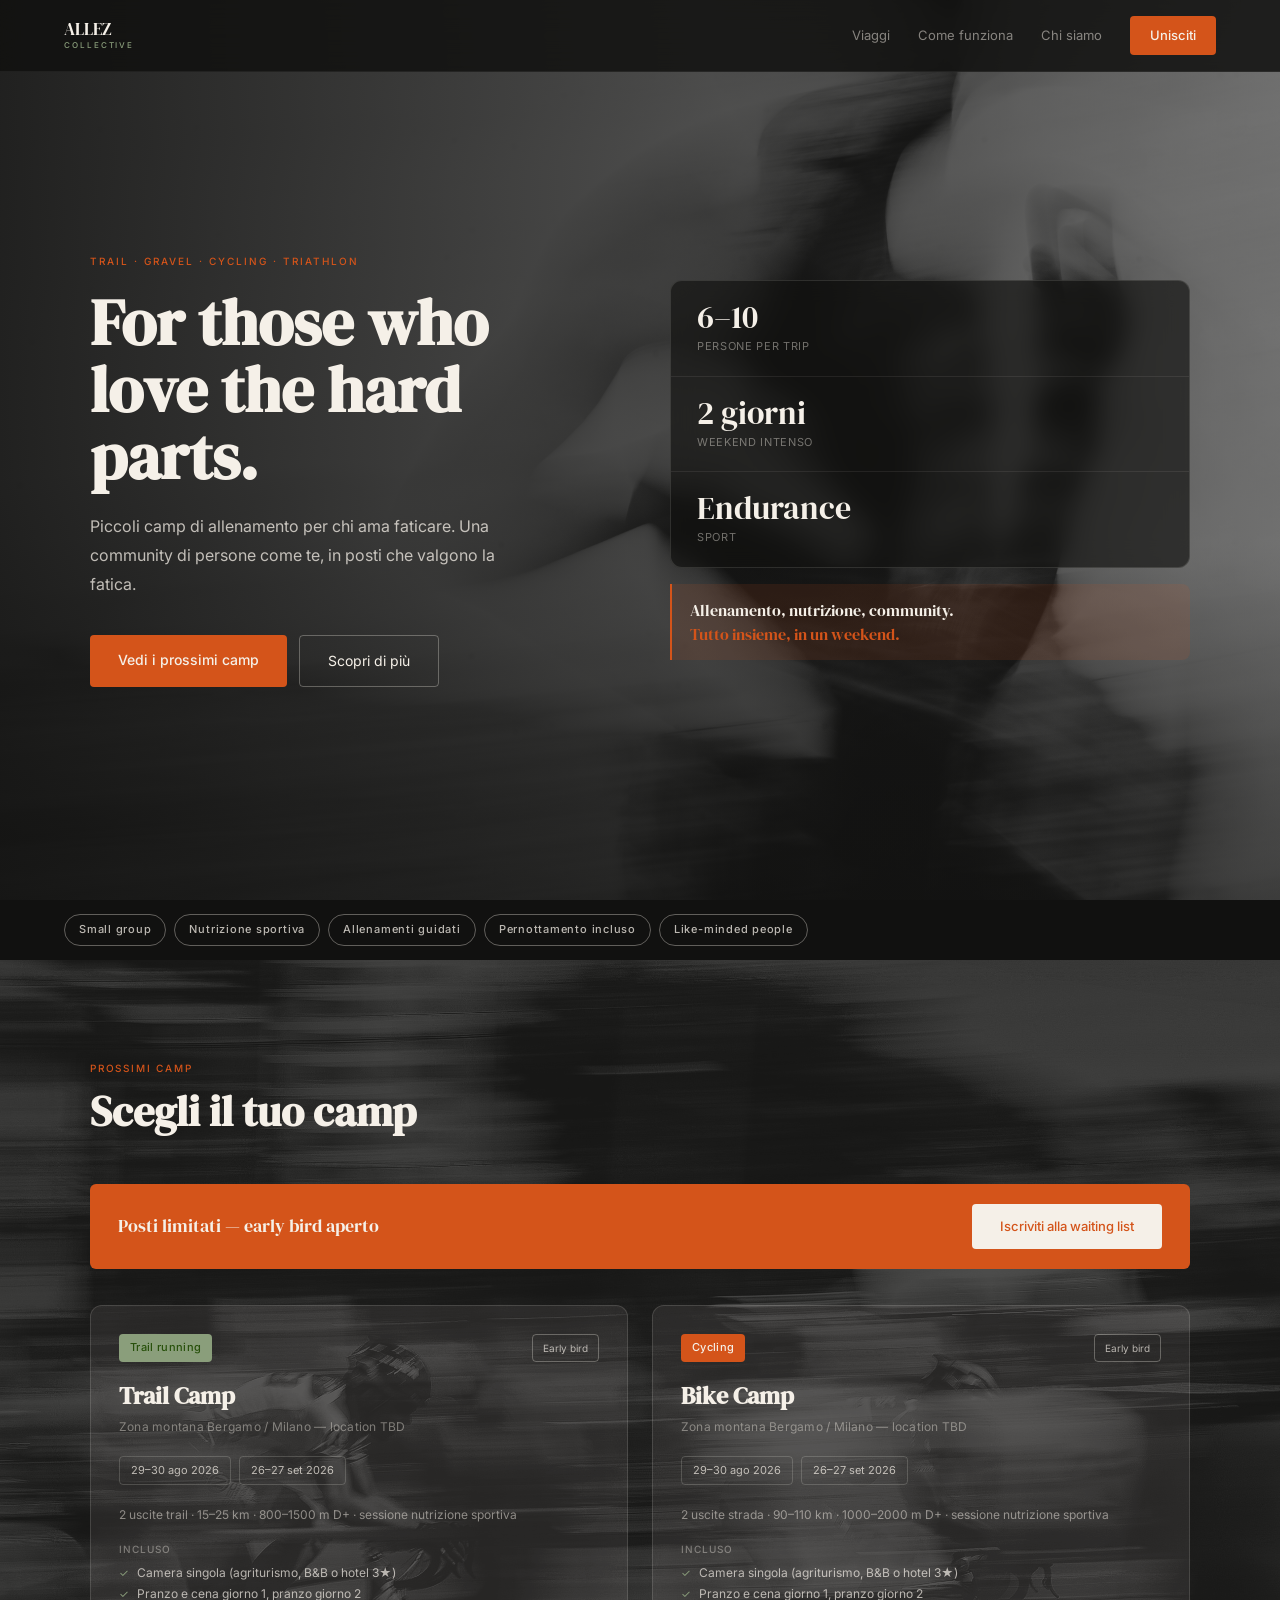
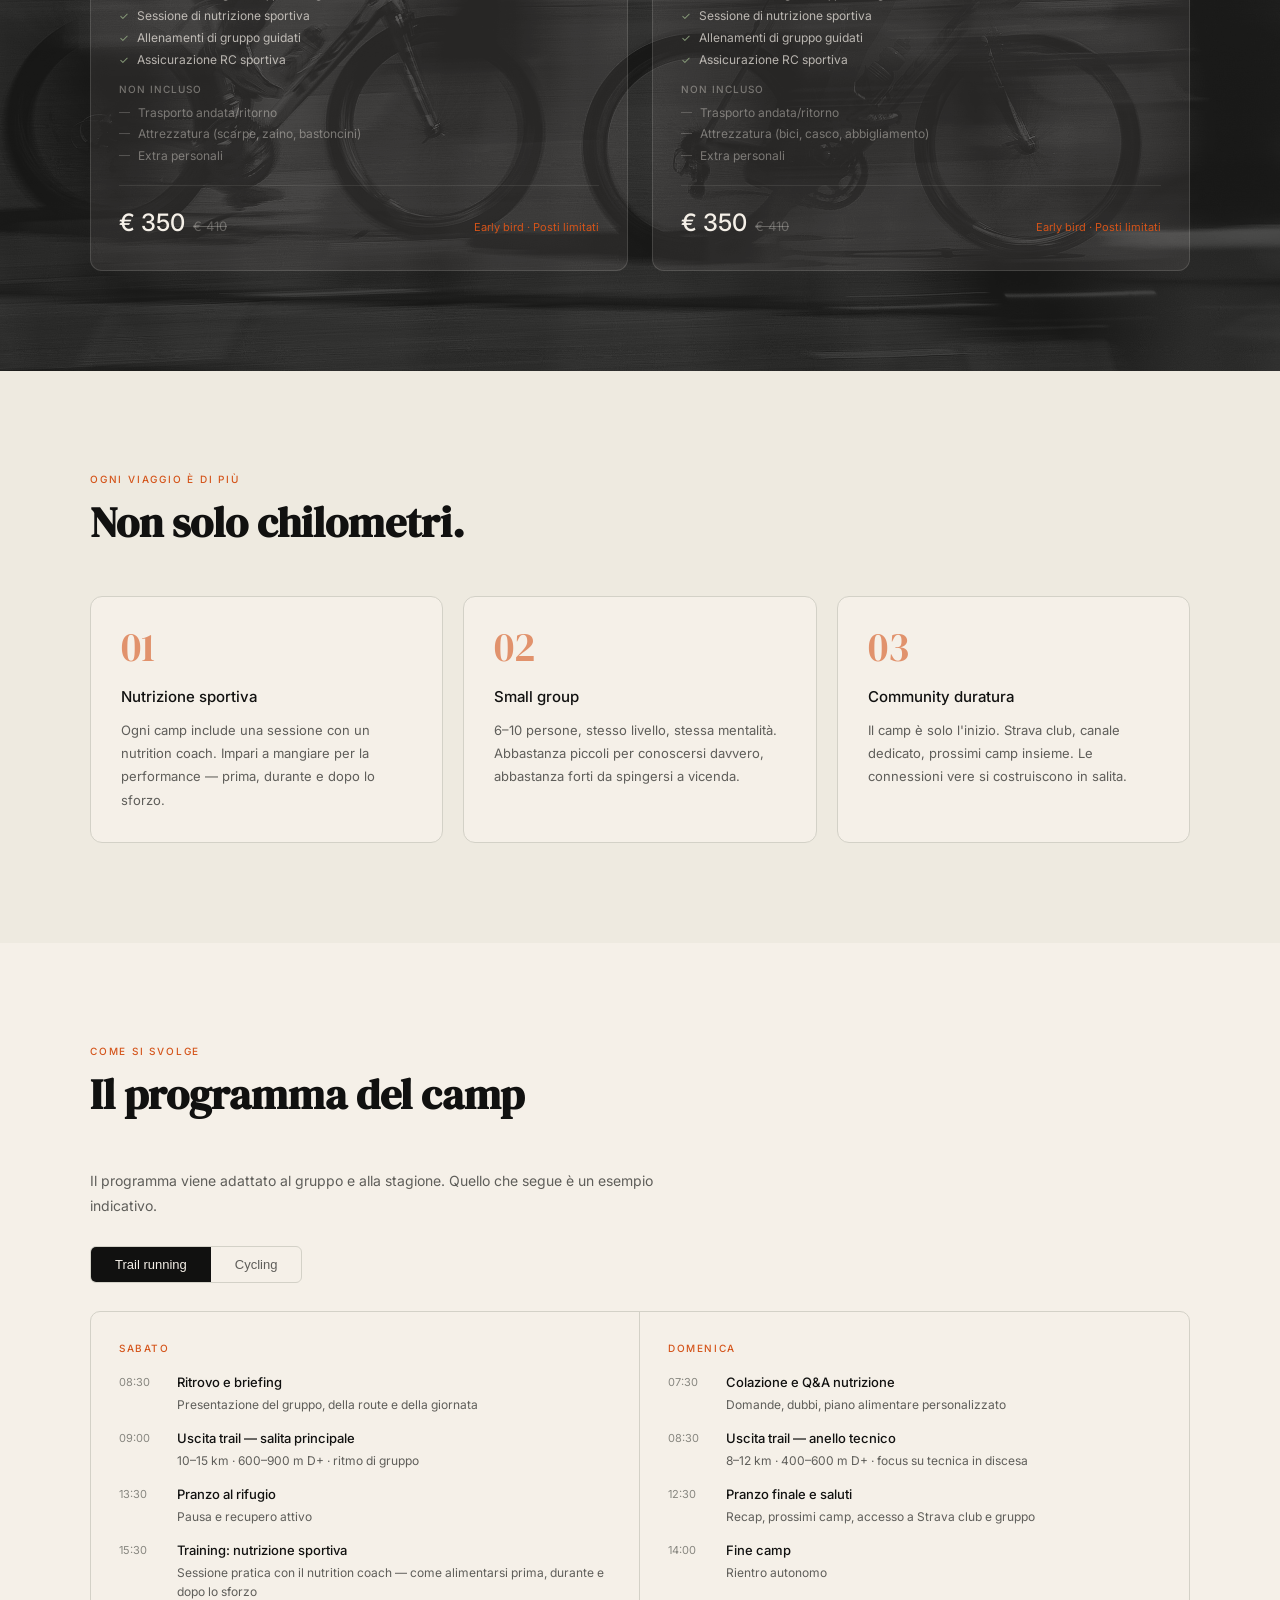
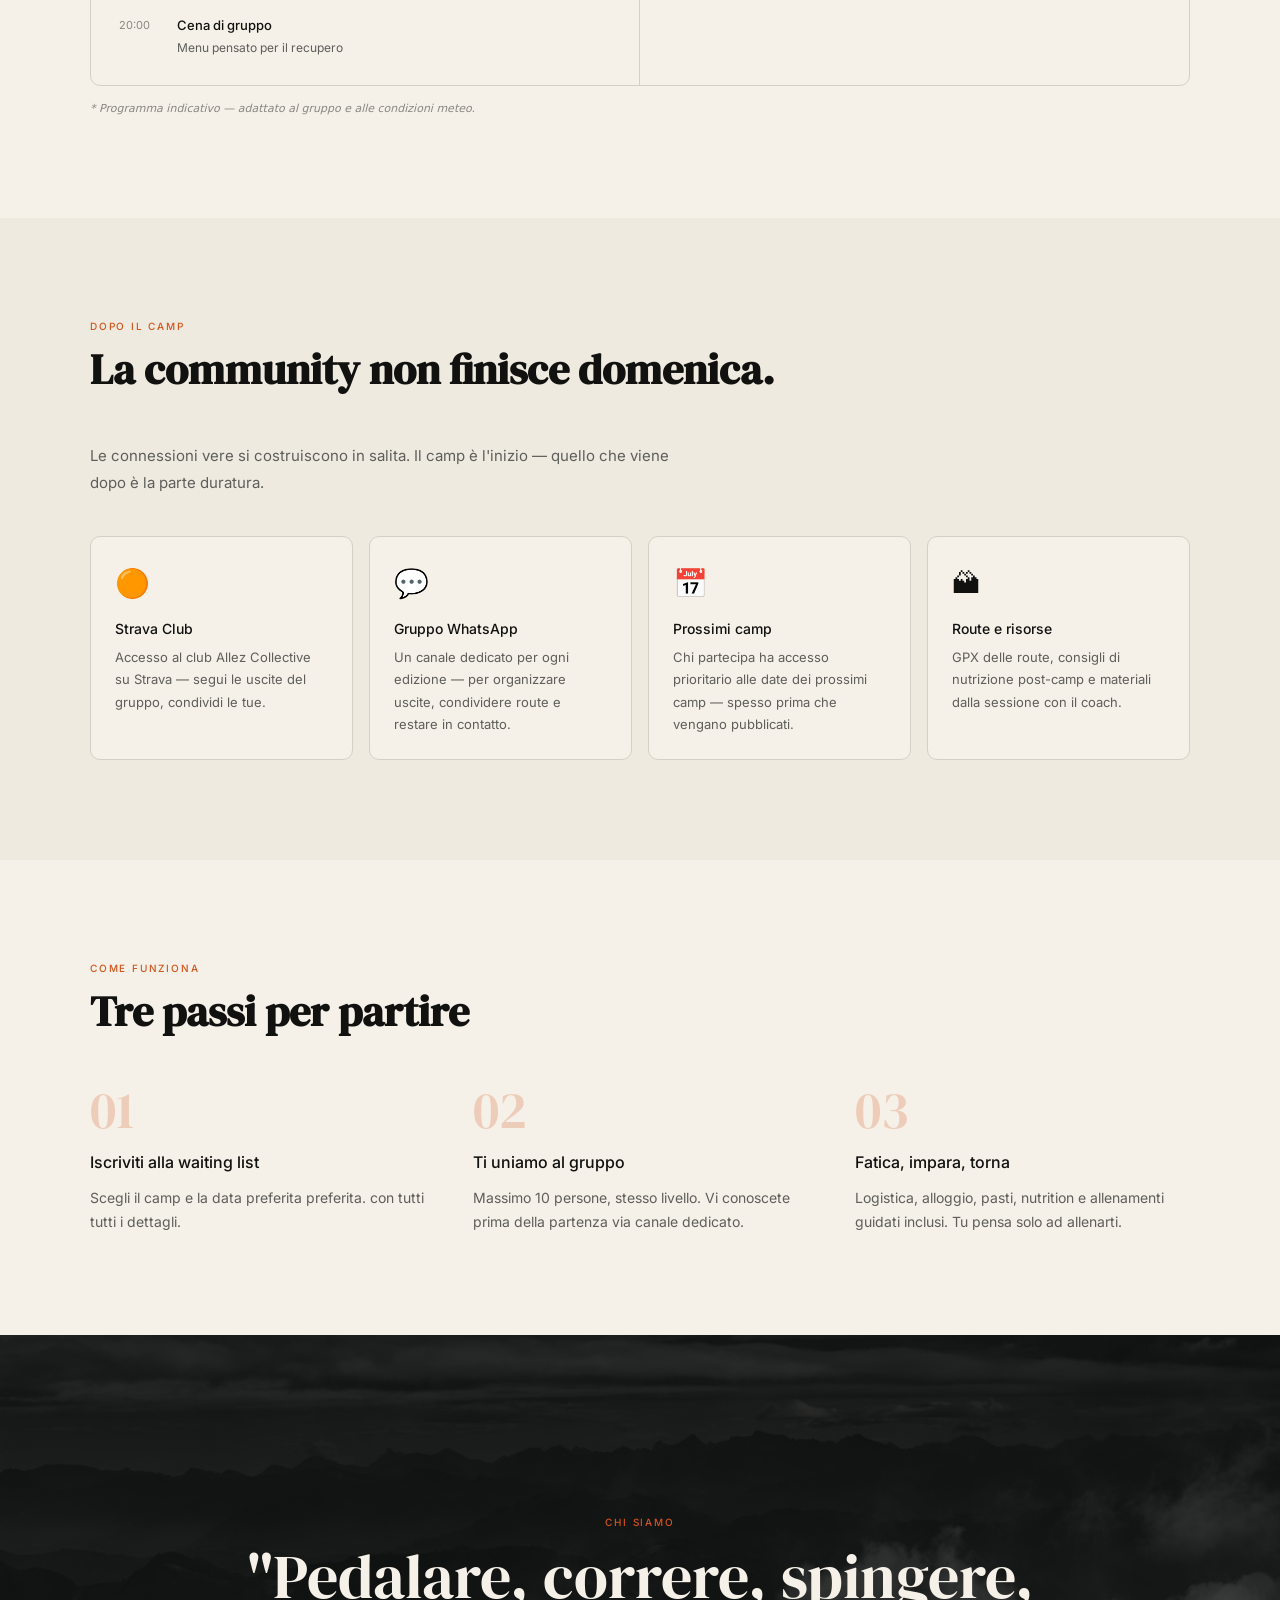
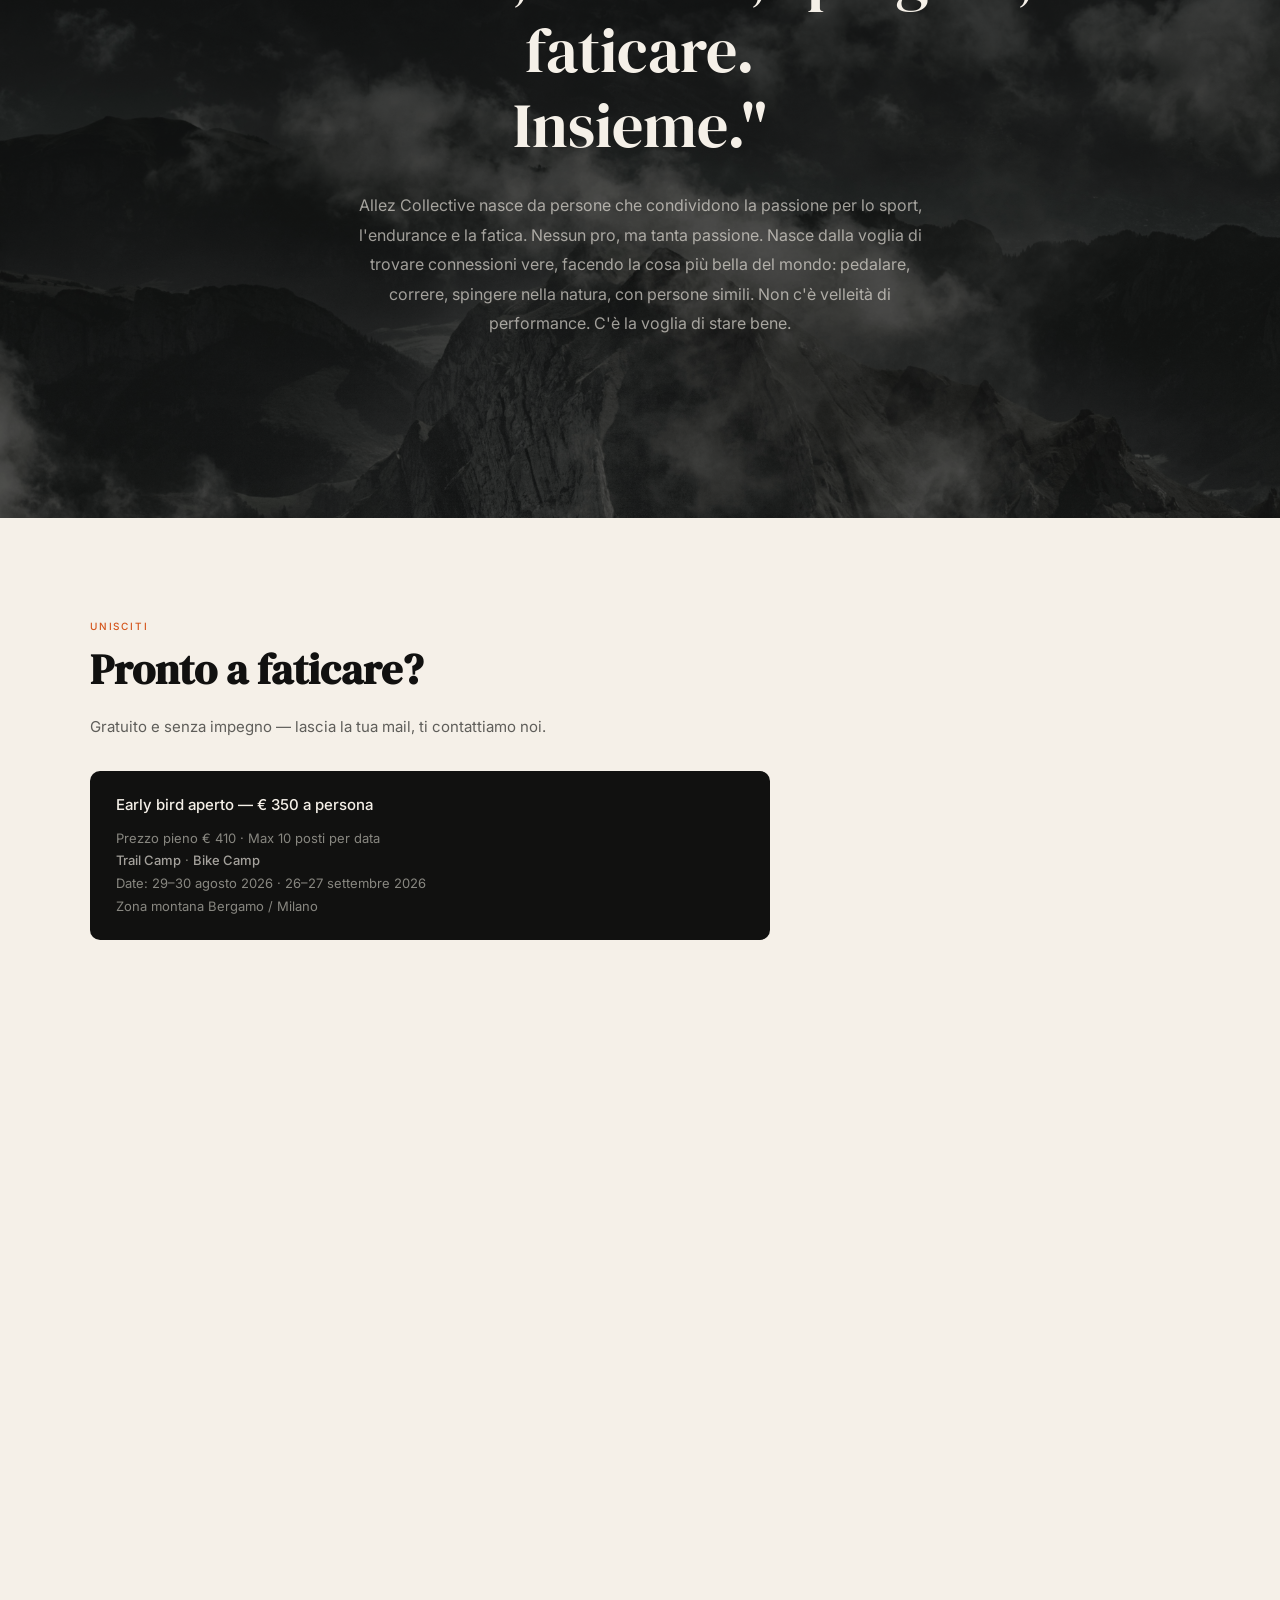
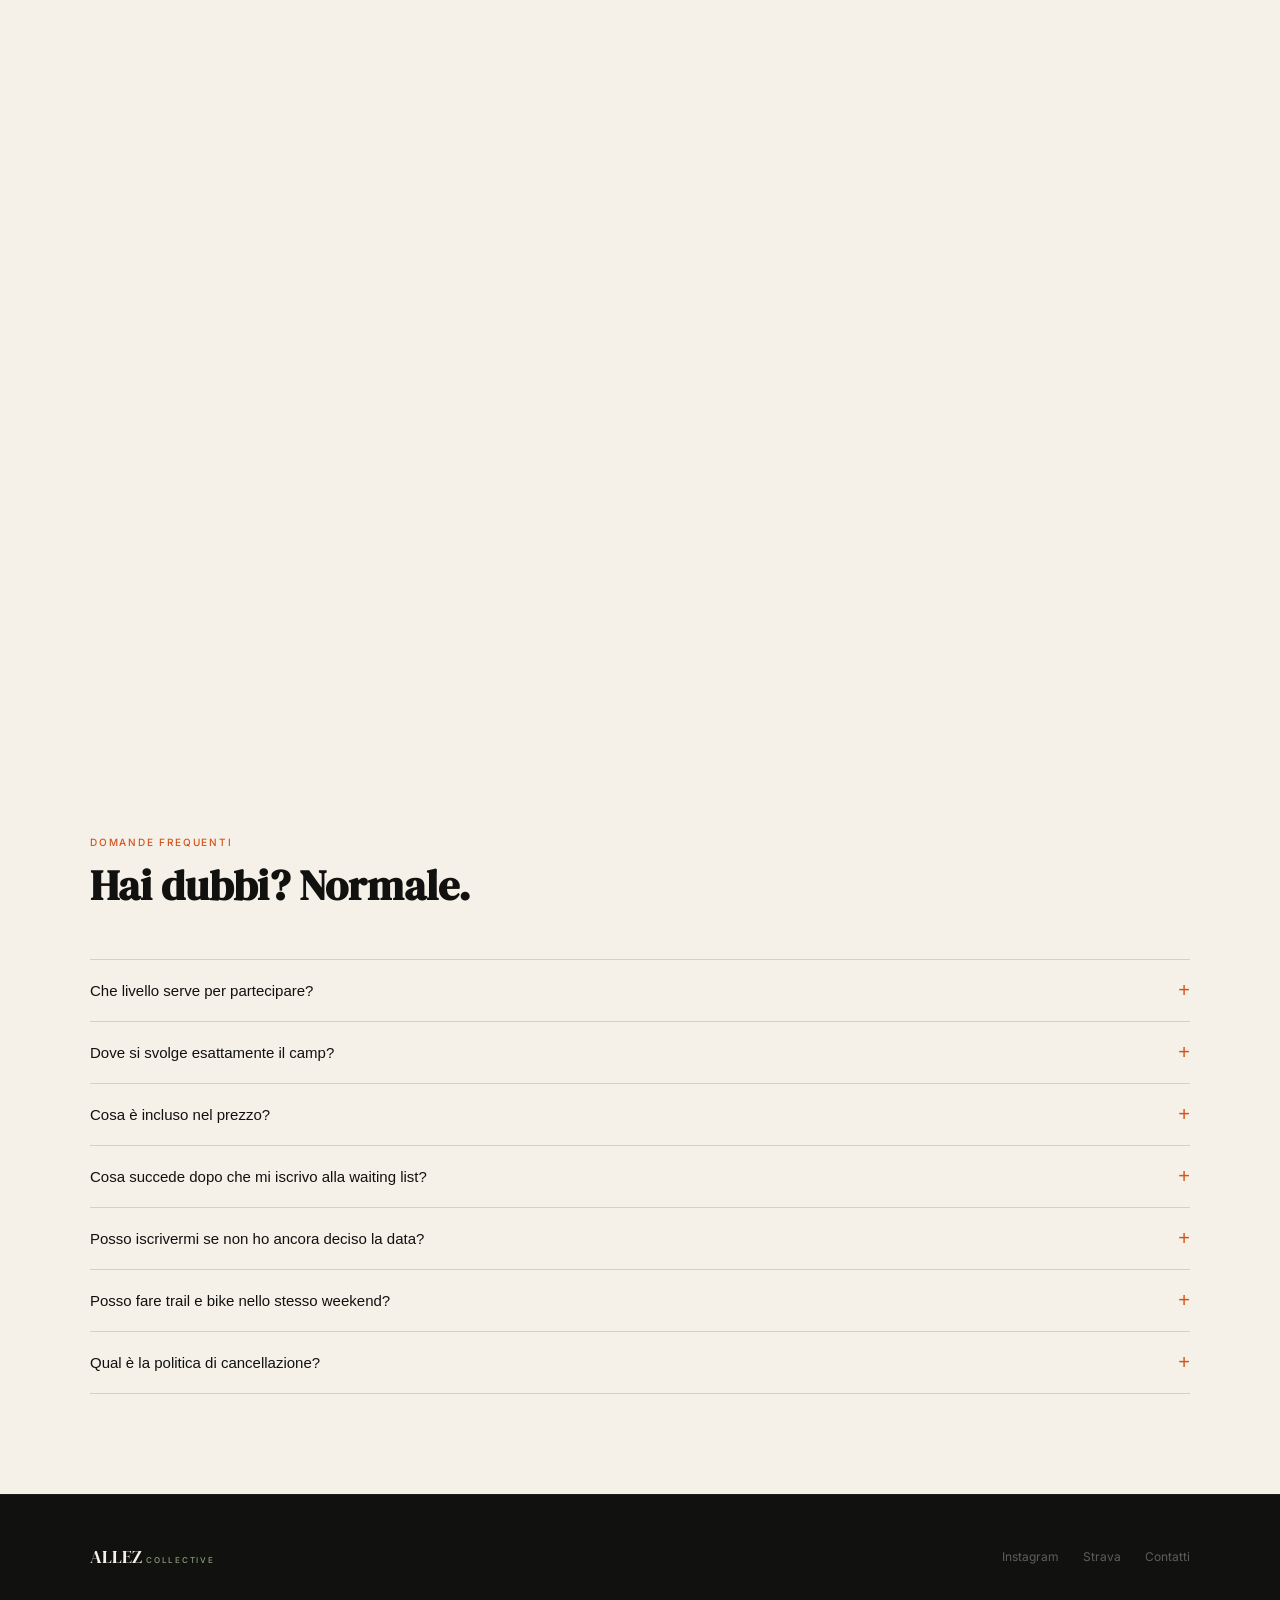
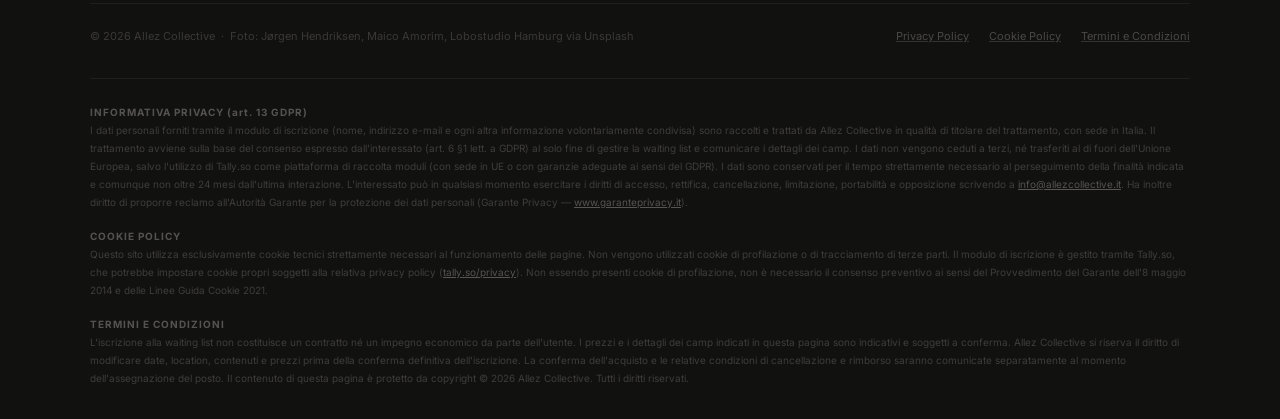
==== commit d7482d20: "Add files via upload" ====
--- a/index.html
+++ b/index.html
@@ -4,7 +4,7 @@
   <meta charset="UTF-8">
   <meta name="viewport" content="width=device-width, initial-scale=1.0">
   <title>Allez Collective — Trail & Cycling Weekend</title>
-  <meta name="description" content="Piccoli viaggi di allenamento per chi ama faticare. Trail running e cycling weekend in Nord Italia, zona Bergamo.">
+  <meta name="description" content="Piccoli camp di allenamento per chi ama faticare. Trail running e cycling weekend in Nord Italia, zona Bergamo.">
   <link rel="preconnect" href="https://fonts.googleapis.com">
   <link rel="preconnect" href="https://fonts.gstatic.com" crossorigin>
   <link href="https://fonts.googleapis.com/css2?family=DM+Serif+Display&family=Inter:wght@400;500&display=swap" rel="stylesheet">
@@ -92,7 +92,7 @@
 
     /* ── PILLS ── */
     .pills { background: var(--black); padding: 14px var(--pad); display: flex; gap: 8px; flex-wrap: wrap; }
-    .pill { font-size: 11px; font-weight: 500; letter-spacing: 0.07em; padding: 6px 14px; border-radius: 20px; border: 0.5px solid rgba(245,240,232,0.12); color: rgba(245,240,232,0.4); }
+    .pill { font-size: 11px; font-weight: 500; letter-spacing: 0.07em; padding: 6px 14px; border-radius: 20px; border: 1px solid rgba(245,240,232,0.35); color: rgba(245,240,232,0.75); }
 
     /* ── SECTION DEFAULTS ── */
     .section { padding: clamp(64px, 8vw, 100px) var(--pad); }
@@ -278,9 +278,9 @@
         <div class="hero-left-col">
           <p class="eyebrow">TRAIL · GRAVEL · CYCLING · TRIATHLON</p>
           <h1 class="hero-h1">For those who love the hard parts.</h1>
-          <p class="hero-sub">Piccoli viaggi di allenamento per chi ama faticare. Una community di persone come te, in posti che valgono la fatica.</p>
+          <p class="hero-sub">Piccoli camp di allenamento per chi ama faticare. Una community di persone come te, in posti che valgono la fatica.</p>
           <div class="hero-actions">
-            <a href="#viaggi" class="btn-primary">Vedi i prossimi viaggi</a>
+            <a href="#viaggi" class="btn-primary">Vedi i prossimi camp</a>
             <a href="#chi-siamo" class="btn-ghost">Scopri di più</a>
           </div>
                   </div>
@@ -316,44 +316,13 @@
     <span class="pill">Like-minded people</span>
   </div>
 
-
-  <!-- PER CHI È FATTO -->
-  <section class="section" style="background:var(--offwhite);">
-    <div class="section-inner">
-      <span class="section-label">PER CHI È FATTO</span>
-      <h2 class="section-title">Sei nel posto giusto se...</h2>
-      <div style="display:grid; grid-template-columns:repeat(auto-fit, minmax(min(100%, 300px), 1fr)); gap:16px; margin-bottom:40px;">
-        <div style="border-left:2px solid var(--orange); padding:0 0 0 20px;">
-          <p style="font-size:14px; color:var(--black); font-weight:500; margin-bottom:6px;">Corri in montagna regolarmente</p>
-          <p style="font-size:13px; color:var(--gray-dark); line-height:1.7;">Uscite da 15–25 km in montagna con dislivello sono nella tua routine. Non cerchi un corso per principianti.</p>
-        </div>
-        <div style="border-left:2px solid var(--orange); padding:0 0 0 20px;">
-          <p style="font-size:14px; color:var(--black); font-weight:500; margin-bottom:6px;">Pedali seriamente</p>
-          <p style="font-size:13px; color:var(--gray-dark); line-height:1.7;">Giri da 90–120 km con 1500+ m D+ sono nella tua normalità. Non devi essere un pro — devi essere costante.</p>
-        </div>
-        <div style="border-left:2px solid var(--orange); padding:0 0 0 20px;">
-          <p style="font-size:14px; color:var(--black); font-weight:500; margin-bottom:6px;">Vuoi faticare con persone simili</p>
-          <p style="font-size:13px; color:var(--gray-dark); line-height:1.7;">Ti alleni spesso da solo o con gruppi che non rispecchiano il tuo livello. Cerchi connessioni vere, non solo compagni di allenamento.</p>
-        </div>
-        <div style="border-left:2px solid var(--orange); padding:0 0 0 20px;">
-          <p style="font-size:14px; color:var(--black); font-weight:500; margin-bottom:6px;">Non hai velleità agonistiche</p>
-          <p style="font-size:13px; color:var(--gray-dark); line-height:1.7;">Non ti interessa il podio. Ti interessa migliorare, stare bene, e fare qualcosa di bello nel weekend.</p>
-        </div>
-      </div>
-      <div style="background:var(--offwhite-dark); border-radius:8px; padding:20px 24px; display:flex; align-items:flex-start; gap:16px;">
-        <div style="width:3px; min-height:40px; background:var(--orange); border-radius:2px; flex-shrink:0; margin-top:2px;"></div>
-        <p style="font-size:13px; color:var(--gray-dark); line-height:1.75;">Per garantire la qualità del gruppo e l'omogeneità del livello, al momento della conferma ti chiederemo di condividere il tuo profilo <strong>Strava</strong> o un account equivalente (Garmin Connect, TrainingPeaks). Non è un test — è un modo per assicurarci che l'esperienza sia giusta per te.</p>
-      </div>
-    </div>
-  </section>
-
   <!-- VIAGGI: bike photo — same photo-section pattern -->
   <section class="trips-section photo-section" id="viaggi">
     <div class="photo-bg"></div>
     <div class="photo-overlay"></div>
     <div class="photo-content" style="max-width: var(--max); margin: 0 auto; width: 100%;">
-      <span class="section-label">PROSSIMI VIAGGI</span>
-      <h2 class="section-title section-title--light">Scegli la tua fatica</h2>
+      <span class="section-label">PROSSIMI CAMP</span>
+      <h2 class="section-title section-title--light">Scegli il tuo camp</h2>
       <div style="margin-bottom:36px; background:var(--orange); border-radius:6px; padding:20px 28px; display:flex; justify-content:space-between; align-items:center; flex-wrap:wrap; gap:16px;">
         <p style="font-family:'DM Serif Display',serif; font-size:18px; color:var(--offwhite); margin:0;">Posti limitati — early bird aperto</p>
         <a href="#waitlist" style="display:inline-block; background:var(--offwhite); color:var(--orange); font-size:13px; font-weight:500; padding:12px 28px; border-radius:4px; text-decoration:none; white-space:nowrap;">Iscriviti alla waiting list</a>
@@ -366,7 +335,7 @@
             <span class="badge badge-trail">Trail running</span>
             <span class="badge-early">Early bird</span>
           </div>
-          <h3 class="trip-title">Trail Weekend</h3>
+          <h3 class="trip-title">Trail Camp</h3>
           <p class="trip-loc">Zona montana Bergamo / Milano — location TBD</p>
           <div class="dates-row">
             <span class="date-chip">29–30 ago 2026</span>
@@ -376,7 +345,7 @@
           <div class="trip-incl">
             <div class="trip-incl-title">Incluso</div>
             <div class="incl-list">
-              <span class="incl-item">Pernottamento</span>
+              <span class="incl-item">Camera singola (agriturismo, B&B o hotel 3★)</span>
               <span class="incl-item">Pranzo e cena giorno 1, pranzo giorno 2</span>
               <span class="incl-item">Sessione di nutrizione sportiva</span>
               <span class="incl-item">Allenamenti di gruppo guidati</span>
@@ -401,7 +370,7 @@
             <span class="badge badge-bike">Cycling</span>
             <span class="badge-early">Early bird</span>
           </div>
-          <h3 class="trip-title">Bike Weekend</h3>
+          <h3 class="trip-title">Bike Camp</h3>
           <p class="trip-loc">Zona montana Bergamo / Milano — location TBD</p>
           <div class="dates-row">
             <span class="date-chip">29–30 ago 2026</span>
@@ -411,7 +380,7 @@
           <div class="trip-incl">
             <div class="trip-incl-title">Incluso</div>
             <div class="incl-list">
-              <span class="incl-item">Pernottamento</span>
+              <span class="incl-item">Camera singola (agriturismo, B&B o hotel 3★)</span>
               <span class="incl-item">Pranzo e cena giorno 1, pranzo giorno 2</span>
               <span class="incl-item">Sessione di nutrizione sportiva</span>
               <span class="incl-item">Allenamenti di gruppo guidati</span>
@@ -455,7 +424,7 @@
         <div class="exp-card">
           <div class="exp-num">03</div>
           <div class="exp-title">Community duratura</div>
-          <p class="exp-desc">Il gruppo non finisce con il viaggio. Strava club, canale dedicato, prossimi camp insieme. Le connessioni vere si costruiscono in salita.</p>
+          <p class="exp-desc">Il camp è solo l'inizio. Strava club, canale dedicato, prossimi camp insieme. Le connessioni vere si costruiscono in salita.</p>
         </div>
       </div>
     </div>
@@ -466,57 +435,93 @@
   <section class="section" style="background:var(--offwhite);">
     <div class="section-inner">
       <span class="section-label">COME SI SVOLGE</span>
-      <h2 class="section-title">Un weekend, a titolo di esempio</h2>
-      <p style="font-size:14px; color:var(--gray-dark); line-height:1.8; margin-bottom:36px; max-width:640px;">Il programma viene definito in base al gruppo, alla stagione e alla location. Quello che segue è un esempio indicativo di come potrebbe svolgersi un weekend trail.</p>
-      <div class="program-grid" style="display:grid; grid-template-columns:1fr 1fr; gap:0; border:0.5px solid var(--gray-light); border-radius:10px; overflow:hidden;">
-        <div style="padding:28px 28px 28px; border-right:0.5px solid var(--gray-light);">
+      <h2 class="section-title">Il programma del camp</h2>
+      <p style="font-size:14px; color:var(--gray-dark); line-height:1.8; margin-bottom:28px; max-width:600px;">Il programma viene adattato al gruppo e alla stagione. Quello che segue è un esempio indicativo.</p>
+
+      <!-- Tab switcher -->
+      <div style="display:flex; gap:0; margin-bottom:28px; border:1px solid var(--gray-light); border-radius:6px; overflow:hidden; width:fit-content;">
+        <button id="tab-trail" onclick="switchTab('trail')" style="padding:10px 24px; font-size:13px; font-weight:500; background:var(--black); color:var(--offwhite); border:none; cursor:pointer; transition:all .2s;">Trail running</button>
+        <button id="tab-bike" onclick="switchTab('bike')" style="padding:10px 24px; font-size:13px; font-weight:500; background:transparent; color:var(--gray-dark); border:none; cursor:pointer; transition:all .2s;">Cycling</button>
+      </div>
+
+      <!-- Trail program -->
+      <div id="prog-trail" class="program-grid" style="display:grid; grid-template-columns:1fr 1fr; gap:0; border:0.5px solid var(--gray-light); border-radius:10px; overflow:hidden;">
+        <div style="padding:28px; border-right:0.5px solid var(--gray-light);">
           <p style="font-size:10px; font-weight:500; letter-spacing:0.16em; color:var(--orange); margin-bottom:16px;">SABATO</p>
           <div style="display:flex; flex-direction:column; gap:14px;">
-            <div style="display:flex; gap:14px;">
-              <span style="font-size:11px; color:var(--gray); min-width:44px; padding-top:2px;">08:30</span>
-              <div><p style="font-size:13px; font-weight:500; color:var(--black); margin-bottom:2px;">Ritrovo e briefing</p><p style="font-size:12px; color:var(--gray-dark);">Presentazione del gruppo, della route e della giornata</p></div>
-            </div>
-            <div style="display:flex; gap:14px;">
-              <span style="font-size:11px; color:var(--gray); min-width:44px; padding-top:2px;">09:00</span>
-              <div><p style="font-size:13px; font-weight:500; color:var(--black); margin-bottom:2px;">Uscita di gruppo — salita principale</p><p style="font-size:12px; color:var(--gray-dark);">10–15 km · 600–900 m D+ · ritmo sostenuto ma inclusivo</p></div>
-            </div>
-            <div style="display:flex; gap:14px;">
-              <span style="font-size:11px; color:var(--gray); min-width:44px; padding-top:2px;">13:30</span>
-              <div><p style="font-size:13px; font-weight:500; color:var(--black); margin-bottom:2px;">Pranzo al rifugio</p><p style="font-size:12px; color:var(--gray-dark);">Pausa, recupero, debriefing della mattinata</p></div>
-            </div>
-            <div style="display:flex; gap:14px;">
-              <span style="font-size:11px; color:var(--gray); min-width:44px; padding-top:2px;">16:00</span>
-              <div><p style="font-size:13px; font-weight:500; color:var(--black); margin-bottom:2px;">Training: nutrizione sportiva</p><p style="font-size:12px; color:var(--gray-dark);">Sessione pratica con il nutrition coach — come alimentarsi prima, durante e dopo lo sforzo in montagna</p></div>
-            </div>
-            <div style="display:flex; gap:14px;">
-              <span style="font-size:11px; color:var(--gray); min-width:44px; padding-top:2px;">20:00</span>
-              <div><p style="font-size:13px; font-weight:500; color:var(--black); margin-bottom:2px;">Cena di gruppo</p><p style="font-size:12px; color:var(--gray-dark);">Menu pensato per il recupero. Il giorno finisce qui.</p></div>
-            </div>
-          </div>
-        </div>
-        <div style="padding:28px 28px 28px;">
+            <div style="display:flex; gap:14px;"><span style="font-size:11px; color:var(--gray); min-width:44px; padding-top:2px;">08:30</span><div><p style="font-size:13px; font-weight:500; color:var(--black); margin-bottom:2px;">Ritrovo e briefing</p><p style="font-size:12px; color:var(--gray-dark);">Presentazione del gruppo, della route e della giornata</p></div></div>
+            <div style="display:flex; gap:14px;"><span style="font-size:11px; color:var(--gray); min-width:44px; padding-top:2px;">09:00</span><div><p style="font-size:13px; font-weight:500; color:var(--black); margin-bottom:2px;">Uscita trail — salita principale</p><p style="font-size:12px; color:var(--gray-dark);">10–15 km · 600–900 m D+ · ritmo di gruppo</p></div></div>
+            <div style="display:flex; gap:14px;"><span style="font-size:11px; color:var(--gray); min-width:44px; padding-top:2px;">13:30</span><div><p style="font-size:13px; font-weight:500; color:var(--black); margin-bottom:2px;">Pranzo al rifugio</p><p style="font-size:12px; color:var(--gray-dark);">Pausa e recupero attivo</p></div></div>
+            <div style="display:flex; gap:14px;"><span style="font-size:11px; color:var(--gray); min-width:44px; padding-top:2px;">15:30</span><div><p style="font-size:13px; font-weight:500; color:var(--black); margin-bottom:2px;">Training: nutrizione sportiva</p><p style="font-size:12px; color:var(--gray-dark);">Sessione pratica con il nutrition coach — come alimentarsi prima, durante e dopo lo sforzo</p></div></div>
+            <div style="display:flex; gap:14px;"><span style="font-size:11px; color:var(--gray); min-width:44px; padding-top:2px;">20:00</span><div><p style="font-size:13px; font-weight:500; color:var(--black); margin-bottom:2px;">Cena di gruppo</p><p style="font-size:12px; color:var(--gray-dark);">Menu pensato per il recupero</p></div></div>
+          </div>
+        </div>
+        <div style="padding:28px;">
           <p style="font-size:10px; font-weight:500; letter-spacing:0.16em; color:var(--orange); margin-bottom:16px;">DOMENICA</p>
           <div style="display:flex; flex-direction:column; gap:14px;">
-            <div style="display:flex; gap:14px;">
-              <span style="font-size:11px; color:var(--gray); min-width:44px; padding-top:2px;">07:30</span>
-              <div><p style="font-size:13px; font-weight:500; color:var(--black); margin-bottom:2px;">Colazione e Q&A nutrizione</p><p style="font-size:12px; color:var(--gray-dark);">Revisione della giornata, domande sul piano alimentare, aggiustamenti per il secondo giro</p></div>
-            </div>
-            <div style="display:flex; gap:14px;">
-              <span style="font-size:11px; color:var(--gray); min-width:44px; padding-top:2px;">08:30</span>
-              <div><p style="font-size:13px; font-weight:500; color:var(--black); margin-bottom:2px;">Uscita di gruppo — anello tecnico</p><p style="font-size:12px; color:var(--gray-dark);">8–12 km · 400–600 m D+ · focus su tecnica e recupero attivo</p></div>
-            </div>
-            <div style="display:flex; gap:14px;">
-              <span style="font-size:11px; color:var(--gray); min-width:44px; padding-top:2px;">12:30</span>
-              <div><p style="font-size:13px; font-weight:500; color:var(--black); margin-bottom:2px;">Pranzo finale</p><p style="font-size:12px; color:var(--gray-dark);">Recap del weekend, prossimi camp, Strava club</p></div>
-            </div>
-            <div style="display:flex; gap:14px;">
-              <span style="font-size:11px; color:var(--gray); min-width:44px; padding-top:2px;">14:00</span>
-              <div><p style="font-size:13px; font-weight:500; color:var(--black); margin-bottom:2px;">Fine camp</p><p style="font-size:12px; color:var(--gray-dark);">Rientro autonomo. Ci si rivede al prossimo.</p></div>
-            </div>
-          </div>
-        </div>
-      </div>
-      <p style="font-size:11px; color:var(--gray); margin-top:14px; font-style:italic;">* Programma indicativo per il weekend trail. Il weekend cycling ha struttura analoga con uscite in bici.</p>
+            <div style="display:flex; gap:14px;"><span style="font-size:11px; color:var(--gray); min-width:44px; padding-top:2px;">07:30</span><div><p style="font-size:13px; font-weight:500; color:var(--black); margin-bottom:2px;">Colazione e Q&A nutrizione</p><p style="font-size:12px; color:var(--gray-dark);">Domande, dubbi, piano alimentare personalizzato</p></div></div>
+            <div style="display:flex; gap:14px;"><span style="font-size:11px; color:var(--gray); min-width:44px; padding-top:2px;">08:30</span><div><p style="font-size:13px; font-weight:500; color:var(--black); margin-bottom:2px;">Uscita trail — anello tecnico</p><p style="font-size:12px; color:var(--gray-dark);">8–12 km · 400–600 m D+ · focus su tecnica in discesa</p></div></div>
+            <div style="display:flex; gap:14px;"><span style="font-size:11px; color:var(--gray); min-width:44px; padding-top:2px;">12:30</span><div><p style="font-size:13px; font-weight:500; color:var(--black); margin-bottom:2px;">Pranzo finale e saluti</p><p style="font-size:12px; color:var(--gray-dark);">Recap, prossimi camp, accesso a Strava club e gruppo</p></div></div>
+            <div style="display:flex; gap:14px;"><span style="font-size:11px; color:var(--gray); min-width:44px; padding-top:2px;">14:00</span><div><p style="font-size:13px; font-weight:500; color:var(--black); margin-bottom:2px;">Fine camp</p><p style="font-size:12px; color:var(--gray-dark);">Rientro autonomo</p></div></div>
+          </div>
+        </div>
+      </div>
+
+      <!-- Bike program -->
+      <div id="prog-bike" class="program-grid" style="display:none; grid-template-columns:1fr 1fr; gap:0; border:0.5px solid var(--gray-light); border-radius:10px; overflow:hidden;">
+        <div style="padding:28px; border-right:0.5px solid var(--gray-light);">
+          <p style="font-size:10px; font-weight:500; letter-spacing:0.16em; color:var(--orange); margin-bottom:16px;">SABATO</p>
+          <div style="display:flex; flex-direction:column; gap:14px;">
+            <div style="display:flex; gap:14px;"><span style="font-size:11px; color:var(--gray); min-width:44px; padding-top:2px;">08:00</span><div><p style="font-size:13px; font-weight:500; color:var(--black); margin-bottom:2px;">Ritrovo e briefing</p><p style="font-size:12px; color:var(--gray-dark);">Presentazione del gruppo, della route e della giornata</p></div></div>
+            <div style="display:flex; gap:14px;"><span style="font-size:11px; color:var(--gray); min-width:44px; padding-top:2px;">08:30</span><div><p style="font-size:13px; font-weight:500; color:var(--black); margin-bottom:2px;">Giro in bici — tappa lunga</p><p style="font-size:12px; color:var(--gray-dark);">90–110 km · 1000–2000 m D+ · focus sull'alimentazione in sella</p></div></div>
+            <div style="display:flex; gap:14px;"><span style="font-size:11px; color:var(--gray); min-width:44px; padding-top:2px;">14:00</span><div><p style="font-size:13px; font-weight:500; color:var(--black); margin-bottom:2px;">Pranzo e recupero</p><p style="font-size:12px; color:var(--gray-dark);">Debriefing tecnico, analisi dati Garmin/Wahoo</p></div></div>
+            <div style="display:flex; gap:14px;"><span style="font-size:11px; color:var(--gray); min-width:44px; padding-top:2px;">16:30</span><div><p style="font-size:13px; font-weight:500; color:var(--black); margin-bottom:2px;">Training: nutrizione sportiva</p><p style="font-size:12px; color:var(--gray-dark);">Sessione pratica con il nutrition coach — rifornimento, idratazione, recovery</p></div></div>
+            <div style="display:flex; gap:14px;"><span style="font-size:11px; color:var(--gray); min-width:44px; padding-top:2px;">20:30</span><div><p style="font-size:13px; font-weight:500; color:var(--black); margin-bottom:2px;">Cena di gruppo</p><p style="font-size:12px; color:var(--gray-dark);">Menu pensato per il recupero muscolare</p></div></div>
+          </div>
+        </div>
+        <div style="padding:28px;">
+          <p style="font-size:10px; font-weight:500; letter-spacing:0.16em; color:var(--orange); margin-bottom:16px;">DOMENICA</p>
+          <div style="display:flex; flex-direction:column; gap:14px;">
+            <div style="display:flex; gap:14px;"><span style="font-size:11px; color:var(--gray); min-width:44px; padding-top:2px;">07:30</span><div><p style="font-size:13px; font-weight:500; color:var(--black); margin-bottom:2px;">Colazione e Q&A nutrizione</p><p style="font-size:12px; color:var(--gray-dark);">Domande, piano alimentare, aggiustamenti per il secondo giro</p></div></div>
+            <div style="display:flex; gap:14px;"><span style="font-size:11px; color:var(--gray); min-width:44px; padding-top:2px;">08:30</span><div><p style="font-size:13px; font-weight:500; color:var(--black); margin-bottom:2px;">Giro in bici — anello collinare</p><p style="font-size:12px; color:var(--gray-dark);">60–80 km · 800–1200 m D+ · ritmo più libero, goditi la strada</p></div></div>
+            <div style="display:flex; gap:14px;"><span style="font-size:11px; color:var(--gray); min-width:44px; padding-top:2px;">13:00</span><div><p style="font-size:13px; font-weight:500; color:var(--black); margin-bottom:2px;">Pranzo finale e saluti</p><p style="font-size:12px; color:var(--gray-dark);">Recap, prossimi camp, accesso a Strava club e gruppo</p></div></div>
+            <div style="display:flex; gap:14px;"><span style="font-size:11px; color:var(--gray); min-width:44px; padding-top:2px;">14:30</span><div><p style="font-size:13px; font-weight:500; color:var(--black); margin-bottom:2px;">Fine camp</p><p style="font-size:12px; color:var(--gray-dark);">Rientro autonomo</p></div></div>
+          </div>
+        </div>
+      </div>
+
+      <p style="font-size:11px; color:var(--gray); margin-top:14px; font-style:italic;">* Programma indicativo — adattato al gruppo e alle condizioni meteo.</p>
+    </div>
+  </section>
+
+  <!-- COMMUNITY -->
+  <section class="section" style="background:var(--offwhite-dark);">
+    <div class="section-inner">
+      <span class="section-label">DOPO IL CAMP</span>
+      <h2 class="section-title">La community non finisce domenica.</h2>
+      <p style="font-size:15px; color:var(--gray-dark); line-height:1.8; max-width:600px; margin-bottom:40px;">Le connessioni vere si costruiscono in salita. Il camp è l'inizio — quello che viene dopo è la parte duratura.</p>
+      <div style="display:grid; grid-template-columns:repeat(auto-fit, minmax(min(100%, 220px), 1fr)); gap:16px;">
+        <div style="background:var(--offwhite); border:0.5px solid var(--gray-light); border-radius:10px; padding:24px;">
+          <p style="font-size:28px; margin-bottom:12px;">🟠</p>
+          <p style="font-size:14px; font-weight:500; color:var(--black); margin-bottom:6px;">Strava Club</p>
+          <p style="font-size:13px; color:var(--gray-dark); line-height:1.7;">Accesso al club Allez Collective su Strava — segui le uscite del gruppo, condividi le tue.</p>
+        </div>
+        <div style="background:var(--offwhite); border:0.5px solid var(--gray-light); border-radius:10px; padding:24px;">
+          <p style="font-size:28px; margin-bottom:12px;">💬</p>
+          <p style="font-size:14px; font-weight:500; color:var(--black); margin-bottom:6px;">Gruppo WhatsApp</p>
+          <p style="font-size:13px; color:var(--gray-dark); line-height:1.7;">Un canale dedicato per ogni edizione — per organizzare uscite, condividere route e restare in contatto.</p>
+        </div>
+        <div style="background:var(--offwhite); border:0.5px solid var(--gray-light); border-radius:10px; padding:24px;">
+          <p style="font-size:28px; margin-bottom:12px;">📅</p>
+          <p style="font-size:14px; font-weight:500; color:var(--black); margin-bottom:6px;">Prossimi camp</p>
+          <p style="font-size:13px; color:var(--gray-dark); line-height:1.7;">Chi partecipa ha accesso prioritario alle date dei prossimi camp — spesso prima che vengano pubblicati.</p>
+        </div>
+        <div style="background:var(--offwhite); border:0.5px solid var(--gray-light); border-radius:10px; padding:24px;">
+          <p style="font-size:28px; margin-bottom:12px;">🏔</p>
+          <p style="font-size:14px; font-weight:500; color:var(--black); margin-bottom:6px;">Route e risorse</p>
+          <p style="font-size:13px; color:var(--gray-dark); line-height:1.7;">GPX delle route, consigli di nutrizione post-camp e materiali dalla sessione con il coach.</p>
+        </div>
+      </div>
     </div>
   </section>
 
@@ -529,7 +534,7 @@
         <div class="how-step">
           <div class="how-n">01</div>
           <div class="how-title">Iscriviti alla waiting list</div>
-          <p class="how-desc">Scegli il viaggio e la data preferita.  con tutti i dettagli logistici.</p>
+          <p class="how-desc">Scegli il camp e la data preferita preferita.  con tutti tutti i dettagli.</p>
         </div>
         <div class="how-step">
           <div class="how-n">02</div>
@@ -569,7 +574,7 @@
           <strong>Early bird aperto — € 350 a persona</strong>
           <span>
             Prezzo pieno € 410 · Max 10 posti per data<br>
-            <b>Trail Weekend</b> · <b>Bike Weekend</b><br>
+            <b>Trail Camp</b> · <b>Bike Camp</b><br>
             Date: 29–30 agosto 2026 · 26–27 settembre 2026<br>
             Zona montana Bergamo / Milano
           </span>
@@ -700,6 +705,17 @@
   </footer>
 
   <script>
+    function switchTab(tab) {
+      var isTrail = tab === 'trail';
+      document.getElementById('prog-trail').style.display = isTrail ? 'grid' : 'none';
+      document.getElementById('prog-bike').style.display = isTrail ? 'none' : 'grid';
+      document.getElementById('tab-trail').style.background = isTrail ? 'var(--black)' : 'transparent';
+      document.getElementById('tab-trail').style.color = isTrail ? 'var(--offwhite)' : 'var(--gray-dark)';
+      document.getElementById('tab-bike').style.background = isTrail ? 'transparent' : 'var(--black)';
+      document.getElementById('tab-bike').style.color = isTrail ? 'var(--gray-dark)' : 'var(--offwhite)';
+    }
+  </script>
+  <script>
     function toggleFaq(btn) {
       var item = btn.parentElement;
       var wasOpen = item.classList.contains('open');
